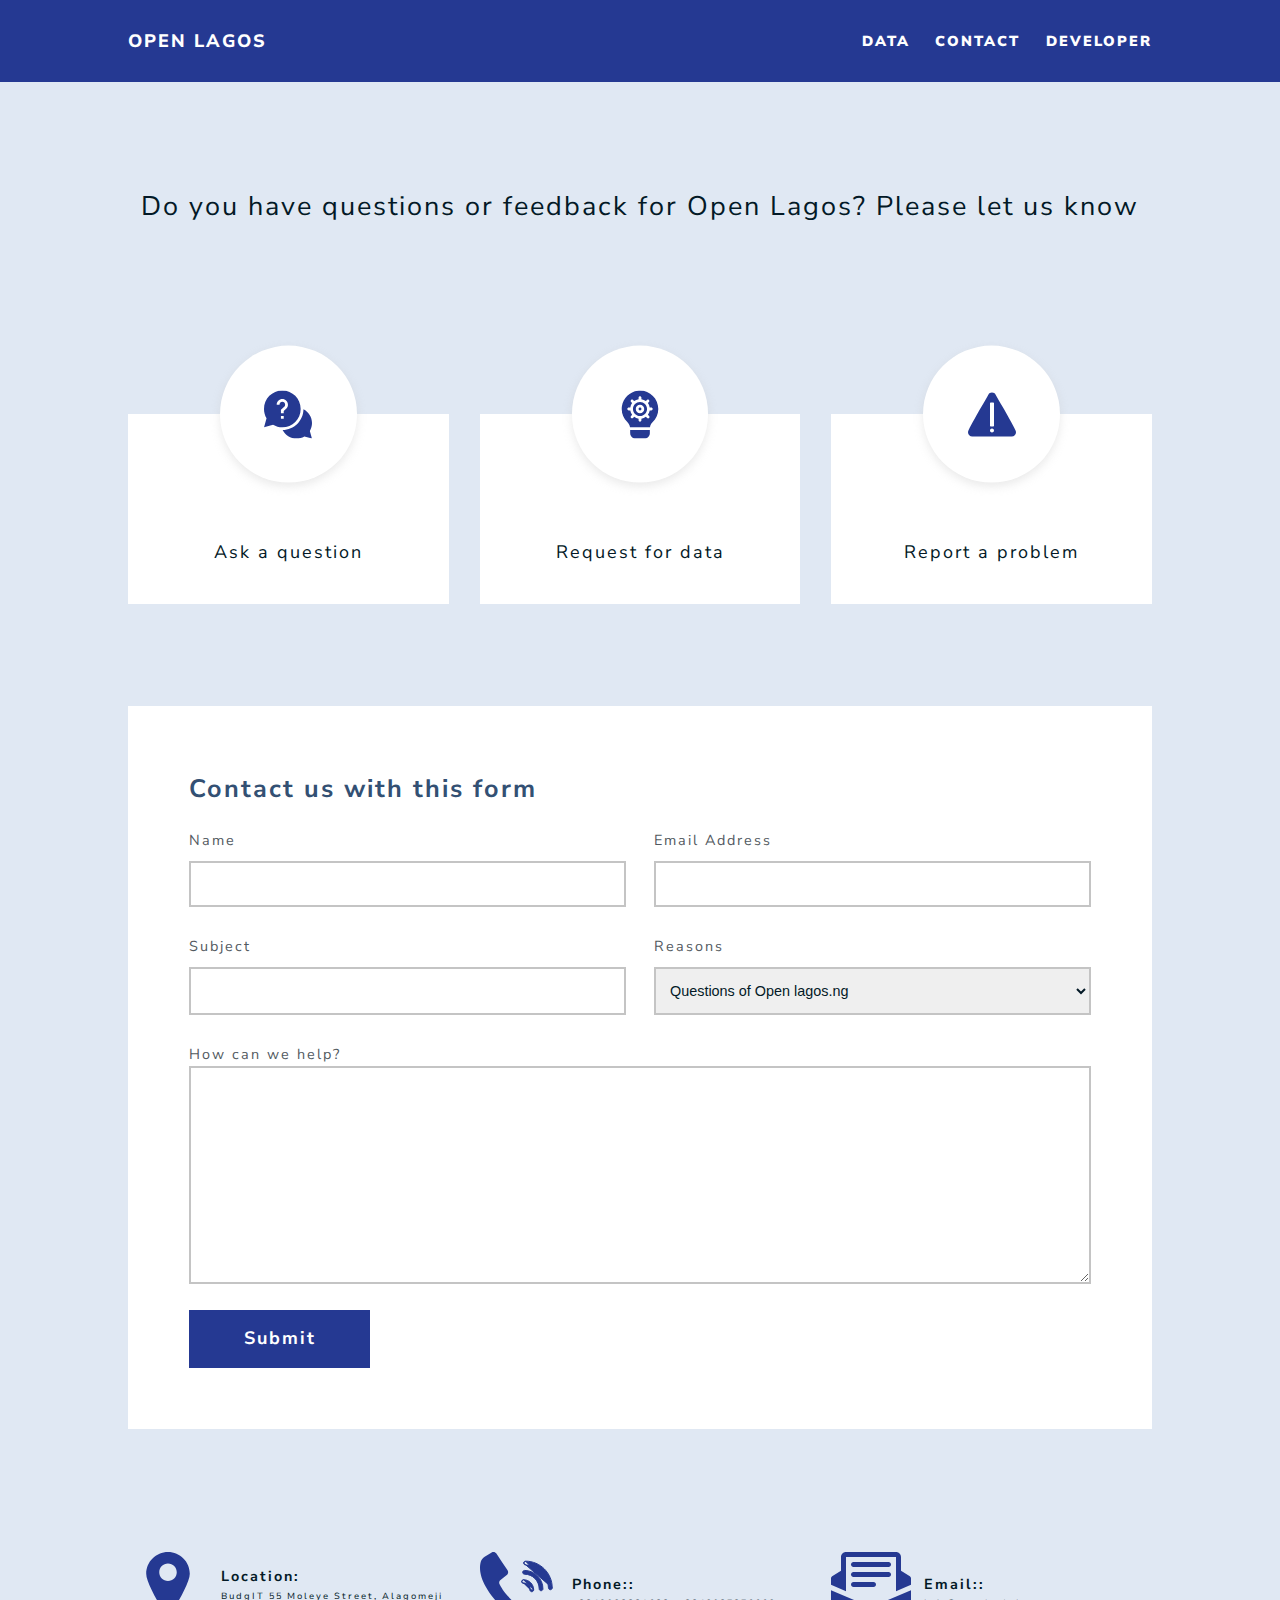
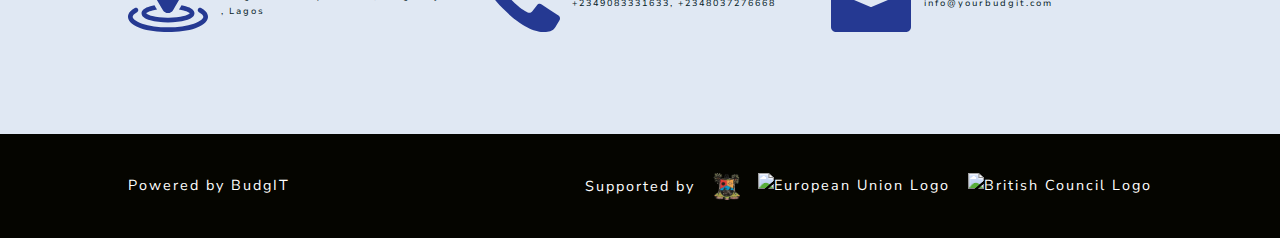
==== about.html @ bfb03b71 "second commit" ====
<!DOCTYPE html>
<html lang="en">

<head>
  <meta charset="UTF-8">
  <meta name="viewport" content="width=device-width, initial-scale=1.0">
  <title>Open Lagos</title>

  <!-- CSS -->
  <link rel="stylesheet" href="assets/css/main.min.css">

  <!-- FONTS -->
  <link
    href="https://fonts.googleapis.com/css2?family=Baloo+Bhai+2:wght@8p00&family=Nunito+Sans:wght@300;400;600;700;800;900&display=swap"
    rel="stylesheet">

</head>

<body>
  <div class="nav-bar">
    <div class="nav-bar__items">
      <a href="home.html" class="nav-bar__logo">
        OPEN LAGOS
      </a>
      <div class="nav-bar__links">
        <a href="documents.html" class="nav-bar__link">DATA</a>
        <a href="about.html" class="nav-bar__link">CONTACT</a>
        <a href="#" class="nav-bar__link">DEVELOPER</a>
      </div>
    </div>
  </div>

  <section class="about">
    <h3 class="about--heading">Do you have questions or feedback for Open Lagos? Please let us know</h3>

    <div class="about__cards">
      <div class="about__card">
        <div class="about__circle">
          <svg width="48" height="48" viewBox="0 0 48 48" fill="none" xmlns="http://www.w3.org/2000/svg">
            <path
              d="M48 32.4844C48 26.528 44.5829 21.212 39.4651 18.6262C39.3062 30.0469 30.0469 39.3062 18.6262 39.4651C21.212 44.5829 26.528 48 32.4844 48C35.2771 48 37.9929 47.2562 40.3792 45.843L47.9323 47.9323L45.843 40.3792C47.2562 37.9929 48 35.2771 48 32.4844Z"
              fill="#253992" />
            <path
              d="M36.6562 18.3281C36.6562 8.2218 28.4344 0 18.3281 0C8.2218 0 0 8.2218 0 18.3281C0 21.6218 0.876709 24.8287 2.5415 27.6442L0.0673828 36.5885L9.01208 34.1147C11.8275 35.7795 15.0344 36.6562 18.3281 36.6562C28.4344 36.6562 36.6562 28.4344 36.6562 18.3281ZM15.5156 14.0625H12.7031C12.7031 10.9607 15.2263 8.4375 18.3281 8.4375C21.4299 8.4375 23.9531 10.9607 23.9531 14.0625C23.9531 15.6368 23.2866 17.15 22.1239 18.2135L19.7344 20.4005V22.5938H16.9219V19.162L20.2251 16.1385C20.8154 15.5984 21.1406 14.8612 21.1406 14.0625C21.1406 12.5116 19.879 11.25 18.3281 11.25C16.7772 11.25 15.5156 12.5116 15.5156 14.0625ZM16.9219 25.4062H19.7344V28.2188H16.9219V25.4062Z"
              fill="#253992" />
          </svg>
        </div>
        <p class="about--ask">Ask a question</p>
        <p class="about--what">We would love to here from</p>
      </div>
      <div class="about__card">
        <div class="about__circle">
          <svg width="48" height="48" viewBox="0 0 48 48" fill="none" xmlns="http://www.w3.org/2000/svg">
            <g clip-path="url(#clip0)">
              <path
                d="M24.0013 11.3423C22.0633 11.3423 20.3059 12.1307 19.0329 13.4034C19.0327 13.4036 19.0327 13.4036 19.0327 13.4036L19.0315 13.4044C17.7582 14.6777 16.9697 16.4354 16.9697 18.3738C16.9697 20.3118 17.7582 22.0692 19.0308 23.3422C19.031 23.3424 19.031 23.3424 19.031 23.3424L19.0319 23.3436C20.3052 24.6169 22.0628 25.4054 24.0013 25.4054C27.8783 25.4054 31.0328 22.2509 31.0328 18.3738C31.0328 14.4968 27.8783 11.3423 24.0013 11.3423ZM24.0013 22.5928C21.6749 22.5928 19.7823 20.7002 19.7823 18.3738C19.7823 16.0474 21.6749 14.1549 24.0013 14.1549C26.3277 14.1549 28.2202 16.0474 28.2202 18.3738C28.2202 20.7002 26.3278 22.5928 24.0013 22.5928Z"
                fill="#253992" />
              <path
                d="M24.0013 16.9673C23.2254 16.9673 22.595 17.5977 22.595 18.3736C22.595 19.1496 23.2253 19.78 24.0013 19.78C24.7772 19.78 25.4077 19.1496 25.4077 18.3736C25.4077 17.5977 24.7774 16.9673 24.0013 16.9673Z"
                fill="#253992" />
              <path
                d="M21.7916 0.128379C13.8482 1.06776 7.18609 7.56268 5.94858 15.4444C5.00649 21.4543 6.96071 27.3074 11.3102 31.503C12.7902 32.931 13.702 34.7281 14.0124 36.6558H33.9828C34.2769 34.7286 35.1385 32.9632 36.4988 31.687C40.1753 28.2398 42.2833 23.3879 42.2833 18.3738C42.2834 7.50868 32.7841 -1.16669 21.7916 0.128379ZM35.2518 19.78H33.7033C33.4629 21.4394 32.8207 22.9565 31.8582 24.2413L33.0956 25.4781C33.6449 26.026 33.6449 26.9174 33.0956 27.4667C32.5464 28.016 31.6563 28.016 31.107 27.4667L29.8696 26.2301C28.5847 27.1928 27.0673 27.8351 25.4076 28.0758V29.6242C25.4076 30.4015 24.7786 31.0306 24.0012 31.0306C23.2239 31.0306 22.5949 30.4016 22.5949 29.6242V28.0758C20.9351 27.8351 19.4179 27.1929 18.1326 26.2299L17.0396 27.3237C16.4903 27.873 15.6003 27.873 15.051 27.3237C14.5017 26.7757 14.5017 25.8844 15.051 25.3351L16.1442 24.2413C15.1819 22.9565 14.5396 21.4394 14.2991 19.78H12.7506C11.9733 19.78 11.3443 19.151 11.3443 18.3737C11.3443 17.5964 11.9733 16.9673 12.7506 16.9673H14.2991C14.5398 15.3076 15.1819 13.7903 16.1449 12.5051L15.0512 11.4121C14.5019 10.8641 14.5019 9.97271 15.0512 9.42343C15.6004 8.87415 16.4905 8.87415 17.0398 9.42343L18.1336 10.5166C19.4184 9.55421 20.9355 8.91193 22.5949 8.67146V7.12327C22.5949 6.34599 23.2238 5.71692 24.0012 5.71692C24.7785 5.71692 25.4076 6.34589 25.4076 7.12327V8.67174C27.0671 8.9124 28.5843 9.55459 29.8692 10.5172L30.9627 9.42371C31.512 8.87443 32.4021 8.87443 32.9514 9.42371C33.5006 9.97299 33.5006 10.8631 32.9514 11.4123L31.8579 12.5058C32.8204 13.7908 33.4627 15.3079 33.7033 16.9675H35.2518C36.0291 16.9675 36.6581 17.5965 36.6581 18.3739C36.6581 19.151 36.0292 19.78 35.2518 19.78Z"
                fill="#253992" />
              <path
                d="M14.1572 39.4683V42.3746C14.1572 45.477 16.68 47.9999 19.7825 47.9999H28.2204C31.3228 47.9999 33.8457 45.4771 33.8457 42.3746V39.4683H14.1572Z"
                fill="#253992" />
            </g>
            <defs>
              <clipPath id="clip0">
                <rect width="48" height="48" fill="white" />
              </clipPath>
            </defs>
          </svg>
        </div>
        <p class="about--ask">Request for data</p>
        <p class="about--what">Suggest other datasets</p>
      </div>
      <div class="about__card">
        <div class="about__circle">
          <svg width="48" height="48" viewBox="0 0 48 48" fill="none" xmlns="http://www.w3.org/2000/svg">
            <path
              d="M47.5625 39.8067C47.5625 39.8067 47.5625 39.8067 47.5615 39.8057C44.3661 33.251 39.0094 23.9541 34.2836 15.752C31.8109 11.459 29.4748 7.40534 27.7863 4.32425C26.9894 2.86916 25.5733 2 23.999 2C22.4246 2 21.0086 2.86916 20.2118 4.32425C18.5222 7.40722 16.1852 11.4649 13.7095 15.7608C8.98669 23.9609 3.63197 33.2539 0.437531 39.8067C0.147469 40.4034 0 41.0352 0 41.6827C0 44.0636 1.92291 46.0001 4.28728 46.0001L24 45.9981L43.7127 46.0001C46.0771 46.0001 48 44.0636 48 41.6827C48 41.0352 47.8525 40.4034 47.5625 39.8067ZM24 42.001C22.8975 42.001 22 41.1035 22 40.001C22 38.8985 22.8975 38.001 24 38.001C25.1025 38.001 26 38.8985 26 40.001C26 41.1035 25.1025 42.001 24 42.001ZM26 35.001C26 35.5538 25.5527 36.0011 24.9999 36.0011H23C22.4472 36.0011 21.9999 35.5538 21.9999 35.001V13.001C21.9999 12.4482 22.4472 12.001 23 12.001H24.9999C25.5527 12.001 26 12.4482 26 13.001V35.001Z"
              fill="#253992" />
          </svg>
        </div>
        <p class="about--ask">Report a problem</p>
        <p class="about--what">State your complains</p>
      </div>
    </div>

    <div class="about__container">
      <p class="about--form-title">Contact us with this form</p>
      <form class="about__form">
        <div class="about__items">
          <div class="about__item">
            <label class="about__label" for="name">Name</label>
            <input class="about__input" type="text" name="name" id="name">
          </div>
          <div class="about__item">
            <label class="about__label" for="name">Email Address</label>
            <input class="about__input" type="email" name="email" id="email">
          </div>
          <div class="about__item">
            <label class="about__label" for="name">Subject</label>
            <input class="about__input" type="text" name="subject" id="subject">
          </div>
          <div class="about__item">
            <label class="about__label" for="name">Reasons</label>
            <select class="about__input" type="text" name="name" id="name">
              <option value="select">Questions of Open lagos.ng</option>
              <option value="problem">Report problem with the website</option>
              <option value="dataset">Request dataset</option>
              <option value="new">Request new website</option>
              <option value="application">Submit an application</option>
              <option value="others">Others</option>
            </select>
          </div>
        </div>
        <div class="about__field">
          <label class="about__label" for="name">How can we help?</label>
          <textarea class="about__textarea" name="Help" id="Help" cols="30" rows="10"></textarea>
        </div>
        <a class="btn btn__submit" href="#">Submit</a>
      </form>
    </div>

    <div class="about__infos">
      <div class="about__info">
        <img src="assets/img/Location.svg" alt="Location">
        <div class="about__texts">
          <p class="about__info__main">Location:</p>
          <p class="about__info__sub">BudgIT 55 Moleye Street, Alagomeji , Lagos</p>
        </div>
      </div>
      <div class="about__info">
        <img src="assets/img/phone.svg" alt="Phone">
        <div class="about__texts">
          <p class="about__info__main">Phone::</p>
          <p class="about__info__sub">+2349083331633, +2348037276668</p>
        </div>
      </div>
      <div class="about__info">
        <img src="assets/img/email.svg" alt="Email">
        <div class="about__texts">
          <p class="about__info__main">Email::</p>
          <p class="about__info__sub">info@yourbudgit.com</p>
        </div>
      </div>
    </div>
  </section>

  <footer class="footer">
    <p class="footer__text">Powered by BudgIT</p>
    <div class="footer__sponsor">
      <p class="footer__sub">Supported by</p>
      <img class="footer__logo" src="assets/img/Lagos-Logo.png" alt="Lagos State Logo">
      <img class="footer__logo" src="http://opennigeria.eu-west-2.elasticbeanstalk.com/assets/img/EU-logo.jpg"
        alt="European Union Logo">
      <img class="footer__logo"
        src="http://opennigeria.eu-west-2.elasticbeanstalk.com/assets/img/British_Council_logo.png"
        alt="British Council Logo">
    </div>
  </footer>

</body>

</html>
---- assets/css/main.min.css ----
*,*::after,*::before{margin:0;padding:0;-webkit-box-sizing:inherit;box-sizing:inherit}html{font-size:62.5%}@media (max-width: 80em){html{font-size:56.25%}}@media (max-width: 56.25em){html{font-size:50%}}@media (min-width: 138.5625em){html{font-size:75%}}body{-webkit-box-sizing:border-box;box-sizing:border-box;background:#E0E8F3}a:-webkit-any-main{color:#031926}a{color:inherit;text-decoration:none}body{color:#031926;letter-spacing:0.02em;-webkit-font-feature-settings:"ss02" on, "ss04" on;font-feature-settings:"ss02" on, "ss04" on;font:normal normal 1.6rem/1.7 "Nunito Sans", sans-serif;letter-spacing:2px}h2{font-size:3.6rem}@media (max-width: 20em){h2{font-size:3rem}}h3{font-size:3.2rem;font-weight:normal}@media (max-width: 40.75em){h3{font-size:4rem}}@media (max-width: 20em){h3{font-size:3rem}}input,select,textarea,button{color:inherit;font-size:inherit}.header__main{font-weight:900;font-size:7.6rem;color:#fff;line-height:1.2;margin-bottom:4%}@media (max-width: 80em){.header__main{font-size:8rem}}@media (max-width: 40.75em){.header__main{font-size:6rem}}@media (max-width: 20em){.header__main{font-size:4.8rem}}.header__sub{color:#fff;font-size:1.2rem;letter-spacing:1px;border-radius:50px;padding:10px 20px;text-align:center}@media (max-width: 40.75em){.header__sub{display:none}}.header__sub--1{background:#335073;margin-bottom:3%}.header__sub--2{background:#0164B3;-webkit-box-flex:1;-ms-flex:1 1 auto;flex:1 1 auto;margin-right:3%}.header__sub--3{background:#009DE4;-webkit-box-flex:1;-ms-flex:1 1 auto;flex:1 1 auto}.news--title{font-weight:bold;font-size:1.4rem;margin-bottom:4%}.news--main{font-weight:900;font-size:3.6rem;margin-bottom:17%}.search__text{font-size:1.8rem;color:#fff;margin-bottom:12px}@media (max-width: 40.75em){.search__text{text-align:center}}.datasets--title{color:#fff;margin-bottom:5%}@media (max-width: 40.75em){.datasets--title{text-align:center}}.datasets--text{color:#fff;font-size:1.6rem;font-weight:bold;text-align:center;letter-spacing:1.5px}@media (max-width: 80em){.datasets--text{font-size:2rem}}.data--title{margin-bottom:5%}@media (max-width: 40.75em){.data--title{margin-bottom:12%;text-align:center}}.documents__selects__label{font-size:2.4rem;color:#335073}.documents__topic{font-size:2rem;font-weight:800;color:#253992}.documents__topic:hover{text-decoration:underline;color:#F5A84C}.documents__info{font-size:1.2rem;margin-top:6px;color:#253992}.documents__date{color:#a8a8a8}.documents__sub{color:#26292c;font-size:1.8rem;margin-top:2.5%}.about--heading{font-size:3rem;text-align:center}@media (max-width: 20em){.about--heading{font-size:2.4rem}}.about--ask{font-size:2.8rem;margin-bottom:2%}@media (max-width: 80em){.about--ask{font-size:2rem}}@media (max-width: 40.75em){.about--ask{font-size:3.4rem}}@media (max-width: 20em){.about--ask{font-size:3rem}}.about--what{font-size:1.8rem;color:#525960}@media (max-width: 80em){.about--what{display:none}}@media (max-width: 40.75em){.about--what{display:block;font-size:2.8rem}}@media (max-width: 20em){.about--what{font-size:2.2rem}}.about--form-title{font-weight:bold;font-size:2.8rem;color:#335073;margin-bottom:2%}@media (max-width: 40.75em){.about--form-title{margin-bottom:4%}}.about__label{font-size:1.6rem;color:#525960;margin-bottom:8px}@media (max-width: 40.75em){.about__label{font-size:2.4rem}}.about__info__main{font-size:1.6rem;font-weight:bold}.about__info__sub{font-size:1rem}.inner__heading{padding:7% 16% 6%;text-align:center}.inner__sub{font-weight:500;margin:0 0 1% 2%}.inner__link{color:#253992}.inner__link:hover{text-decoration:underline;color:#F5A84C}.format{font-size:2rem;font-weight:500;margin-bottom:20px}.view{font-weight:bold;margin-right:12px}.dataset--title{font-weight:800;font-size:1.4rem}.dataset--sub{font-size:1.8rem;color:#26292c;margin-top:2%}.describe{color:#838C95}.information{color:#335073}@media (max-width: 40.75em){.footer__text{margin:auto}}.relative{position:relative}.flex{display:-webkit-box;display:-ms-flexbox;display:flex}.u-center{text-align:center}.wrap-tab{-ms-flex-wrap:wrap;flex-wrap:wrap}@media (max-width: 80em){.dir-tab{-webkit-box-orient:vertical;-webkit-box-direction:normal;-ms-flex-direction:column;flex-direction:column}}.mb-3r{margin-bottom:3rem}@media (max-width: 20.6875em){.m-none{margin-top:0}}.fill{fill:var(--main-color)}.black-fill{fill:#031926}.fill__light{fill:var(--main-color-light)}.fill__empty{fill:var(--main-color-60)}.fill__shadow{fill:var(--main-color-10)}.stop-color{stop-color:var(--main-color)}.stop-color-light{stop-color:var(--main-color-light)}@media (max-width: 56.25em){.tab-port{display:none}}.btn{color:#fff;border:none;font-family:"Nunito Sans", sans-serif;font-weight:bold;outline:0;cursor:pointer;background:#253992;text-decoration:none}.btn:hover{color:#031926;background:#F5A84C}.btn__news{padding:12px 20px;border-radius:50px;color:inherit;margin-top:40%}.btn__news--1{background:#00628f}.btn__news--1:hover{background:#fff;color:#00628f}.btn__news--2{background:rgba(255,255,255,0.85)}.btn__news--2:hover{background:#031926;color:#fff}.btn__search{padding:1.4rem 1.8rem;background:#F5A84C;display:-webkit-box;display:-ms-flexbox;display:flex;border-radius:0 50px 50px 0}.btn__submit{background:#253992;text-align:center;width:20%;padding:1.5% 0;font-size:2rem;margin-top:2%}@media (max-width: 40.75em){.btn__submit{width:100%;margin-top:8%;padding:4.5% 0;font-size:3rem}}.btn__submit:hover{color:#031926;background:#F5A84C}.btn__format{padding:6% 16%;margin-top:4%;font-size:1.4rem}.btn__format__csv{background:#2F9171}.btn__format__xml{background:#83629A}.btn__format__pdf{background:#B53438}.btn__format__doc{background:#2C81E4}.btn__format__zip{background:#859594}.btn__view{display:-webkit-box;display:-ms-flexbox;display:flex;-webkit-box-pack:center;-ms-flex-pack:center;justify-content:center;-webkit-box-align:center;-ms-flex-align:center;align-items:center;height:5.2rem;border-radius:100px;width:5.2rem;margin-right:8px}.btn__embed{display:-webkit-box;display:-ms-flexbox;display:flex;-webkit-box-align:center;-ms-flex-align:center;align-items:center;background:#335073;font-size:1.4rem;padding:0 3%;font-weight:800;color:#fff}.btn__embed:not(:last-child){margin-right:3%}.btn__embed:hover>svg path{fill:#031926}.data{padding:8% 16%;background:#f2f2f2}@media (max-width: 80em){.data{padding:8% 10%}}@media (max-width: 40.75em){.data{padding:12% 6%}}.data__charts{display:-webkit-box;display:-ms-flexbox;display:flex;-ms-flex-wrap:wrap;flex-wrap:wrap;margin:-2%}@media (max-width: 40.75em){.data__charts{margin:-4%}}.data__container{-webkit-box-flex:1;-ms-flex:1 1 48.5%;flex:1 1 48.5%;padding:1.5%}@media (max-width: 40.75em){.data__container{-webkit-box-flex:1;-ms-flex:1 1 100%;flex:1 1 100%;padding:4%}}.data__chart{height:36.7rem;background:#fff}@media (max-width: 40.75em){.data__chart{height:44rem}}@media (max-width: 25em){.data__chart{height:30rem}}.datasets{padding:8% 16%;background:#132844}@media (max-width: 80em){.datasets{padding:8% 10%}}@media (max-width: 40.75em){.datasets{padding:12% 6%}}.datasets__container{display:-webkit-box;display:-ms-flexbox;display:flex;width:100%;-ms-flex-wrap:wrap;flex-wrap:wrap}.datasets__card{-webkit-box-flex:1;-ms-flex:1 1 16.666666666666667%;flex:1 1 16.666666666666667%;display:-webkit-box;display:-ms-flexbox;display:flex;-webkit-box-orient:vertical;-webkit-box-direction:normal;-ms-flex-direction:column;flex-direction:column;-webkit-box-align:center;-ms-flex-align:center;align-items:center;padding:3% 0}@media (max-width: 80em){.datasets__card{-webkit-box-flex:1;-ms-flex:1 1 33.333333333333333%;flex:1 1 33.333333333333333%}}@media (max-width: 40.75em){.datasets__card{-webkit-box-flex:1;-ms-flex:1 1 50%;flex:1 1 50%}}.datasets__hover{display:-webkit-box;display:-ms-flexbox;display:flex;padding:20px 20px;background:rgba(255,255,255,0);border-radius:100px;-webkit-transition:all .5s;transition:all .5s}.datasets__icon{height:3rem;width:3rem}@media (max-width: 40.75em){.datasets__icon{height:4.8rem;width:4.8rem}}.datasets__card:hover>.datasets__hover{background:rgba(255,255,255,0.28)}.pagination{display:inline-block;padding:4% 0 0;width:100%;display:-webkit-box;display:-ms-flexbox;display:flex;-webkit-box-pack:center;-ms-flex-pack:center;justify-content:center}.pagination--2{padding:8rem 0}.pagination__item{border:none;float:left;outline:0;padding:1rem 1.6rem;text-decoration:none;background:#fff;color:#031926;padding:0.8rem 1.4rem;font-size:1.2rem;font-weight:bold}@media (max-width: 41.125em){.pagination__item{font-size:2rem}}@media (max-width: 25.5625em){.pagination__item{font-size:1.6rem}}.pagination__item:not(:last-child){margin-right:2.3%}@media (max-width: 40.75em){.pagination__item:not(:last-child){margin-right:4%}}.pagination__item:active,.pagination__item:hover,.pagination__item::-moz-selection{background-color:#253992;color:#fff}.pagination__item:active,.pagination__item:hover,.pagination__item::selection{background-color:#253992;color:#fff}.actives{background-color:#253992;color:#fff}.actives:focus{outline:0}.search{background:#014f8e;padding:2% 16%}@media (max-width: 80em){.search{padding:4% 10%}}@media (max-width: 80em){.search{padding:8% 6%}}.search__form{width:52%;display:-webkit-box;display:-ms-flexbox;display:flex}@media (max-width: 80em){.search__form{width:100%}}.search__input{font-size:1.6rem;padding:1rem 3rem;width:100%;border-radius:50px 0 0 50px;border:none}.footer{background:#050500;padding:2% 16%;display:-webkit-box;display:-ms-flexbox;display:flex;-webkit-box-pack:justify;-ms-flex-pack:justify;justify-content:space-between;color:#fff}@media (min-width: 138.5625em){.footer{padding:2% 18%}}@media (max-width: 80em){.footer{padding:3% 10%}}@media (max-width: 40.75em){.footer{padding:5% 0%}}.footer__sponsor{display:-webkit-box;display:-ms-flexbox;display:flex;-webkit-box-align:center;-ms-flex-align:center;align-items:center}@media (max-width: 41.125em){.footer__sponsor{display:none}}.footer__logo{height:3rem;margin-left:2rem}.footer__report{margin-top:5%}.row{margin:0 auto}.row:not(:last-child){margin-bottom:3rem}@media (max-width: 56.25em){.row:not(:last-child){margin-bottom:6rem}}.row::after{content:"";display:table;clear:both}.row [class^="col-"]{float:left}.row [class^="col-"]:not(:last-child){margin-right:3rem}@media (max-width: 56.25em){.row [class^="col-"]:not(:last-child){margin-right:2rem;margin-bottom:6rem}}@media (max-width: 56.25em){.row [class^="col-"]{width:calc( (100% - 3rem) / 2)}}@media (max-width: 41.125em){.row [class^="col-"]{width:100% !important}}.row .col-1-of-2{width:calc( (100% - 3rem) / 2)}.row .col-1-of-3{width:calc( (100% - 2 * 3rem) / 3)}.row .col-2-of-3{width:calc(2 * ((100% - 2 * 3rem) / 3) + 3rem)}.row .col-1-of-4{width:calc( (100% - 3 * 3rem) / 4)}.row .col-2-of-4{width:calc(2 * ((100% - 3 * 3rem) / 4) + 3rem)}.row .col-3-of-4{width:calc(3 * ((100% - 3 * 3rem) / 4) + 2 * 3rem)}.row2{margin:0 auto}.row2:not(:last-child){margin-bottom:3rem}@media (max-width: 56.25em){.row2:not(:last-child){margin-bottom:6rem}}.row2::after{content:"";display:table;clear:both}.row2 [class^="col-"]{float:left}.row2 [class^="col-"]:not(:last-child){margin-right:3rem}@media (max-width: 80em){.row2 [class^="col-"]:not(:last-child){margin-right:0;margin-bottom:0}}@media (max-width: 56.25em){.row2 [class^="col-"]{width:100% !important}}.row2 .col-fx-1-of-2{-webkit-box-flex:1;-ms-flex:1 1 50%;flex:1 1 50%}.row2 .col-fx-1-of-2-sub{-webkit-box-flex:1;-ms-flex:1 1 50%;flex:1 1 50%}.row2 .col-fx-1-of-2-sub:not(:last-child){margin-right:3rem}.header{background:-webkit-gradient(linear, left bottom, left top, from(rgba(13,35,64,0.96)), to(rgba(13,35,64,0.96))),url(../../assets/img/Header-banner.jpeg);background:linear-gradient(0deg, rgba(13,35,64,0.96), rgba(13,35,64,0.96)),url(../../assets/img/Header-banner.jpeg);height:88vh;padding:0 16%;display:-webkit-box;display:-ms-flexbox;display:flex;-webkit-box-align:center;-ms-flex-align:center;align-items:center;-webkit-box-pack:justify;-ms-flex-pack:justify;justify-content:space-between}@media (max-width: 80em){.header{height:50vh;padding:0 10%}}@media (max-width: 40.75em){.header{height:100vh;padding:0 6%}}.header__subs{display:-webkit-box;display:-ms-flexbox;display:flex;-webkit-box-pack:justify;-ms-flex-pack:justify;justify-content:space-between}@media (max-width: 40.75em){.header__subs{display:none}}.header__texts{width:48.5%}@media (max-width: 80em){.header__texts{width:100%}}.header__container{width:40.5%;position:relative}@media (max-width: 80em){.header__container{display:none}}.header__news{position:absolute;top:0;-webkit-transform:translateY(-32%);transform:translateY(-32%)}.header__new{width:100%;padding:10%}.header__new--1{background:#009DE4;color:#fff}.header__new--2{background:#F5A84C;color:#031926}.nav-bar{color:#fff;padding:2% 16%;background:#253992}@media (max-width: 80em){.nav-bar{padding:2% 10%}}@media (max-width: 40.75em){.nav-bar{padding:2% 6%}}.nav-bar--trans{background:transparent;position:absolute;top:0;width:100%}.nav-bar__logo{font-size:2rem;font-weight:800}.nav-bar__items{display:-webkit-box;display:-ms-flexbox;display:flex;width:100%;-webkit-box-pack:justify;-ms-flex-pack:justify;justify-content:space-between;-webkit-box-align:center;-ms-flex-align:center;align-items:center}.nav-bar__links{display:-webkit-box;display:-ms-flexbox;display:flex;width:50%;-webkit-box-pack:end;-ms-flex-pack:end;justify-content:flex-end}.nav-bar__link{font-weight:900}.nav-bar__link:hover{color:#F5A84C}.nav-bar__link:not(:first-child){margin-left:5%}.about__input,.about__textarea{border:2px solid #c4c4c4;color:inherit;padding:3% 2.4%}.about__input:focus,.about__textarea:focus{border:2px solid #253992;outline:0}.about{padding:8% 16%}@media (max-width: 80em){.about{padding:8% 10%}}@media (max-width: 40.75em){.about{padding:12% 6%}}.about__cards{display:-webkit-box;display:-ms-flexbox;display:flex;margin-top:18%}@media (max-width: 40.75em){.about__cards{-webkit-box-orient:vertical;-webkit-box-direction:normal;-ms-flex-direction:column;flex-direction:column;margin-top:30%}}@media (max-width: 20em){.about__cards{margin-top:50%}}.about__card{display:-webkit-box;display:-ms-flexbox;display:flex;-webkit-box-pack:center;-ms-flex-pack:center;justify-content:center;-webkit-box-align:center;-ms-flex-align:center;align-items:center;-webkit-box-orient:vertical;-webkit-box-direction:normal;-ms-flex-direction:column;flex-direction:column;-webkit-box-flex:1;-ms-flex:1 1 33.333333333333333%;flex:1 1 33.333333333333333%;position:relative;padding:8% 3% 3%;background:#fff;text-align:center}.about__card:not(:last-child){margin-right:3%}@media (max-width: 40.75em){.about__card:not(:last-child){margin-right:0;margin-bottom:24%}}@media (max-width: 20em){.about__card:not(:last-child){margin-bottom:45%}}@media (max-width: 80em){.about__card{padding:12% 3% 3%}}@media (max-width: 40.75em){.about__card{padding:18% 3% 10%}}.about__circle{display:-webkit-box;display:-ms-flexbox;display:flex;-webkit-box-pack:center;-ms-flex-pack:center;justify-content:center;-webkit-box-align:center;-ms-flex-align:center;align-items:center;height:15.2rem;width:15.2rem;background:#fff;-webkit-box-shadow:0px 4px 10px rgba(189,189,189,0.32);box-shadow:0px 4px 10px rgba(189,189,189,0.32);border-radius:1000px;position:absolute;top:0%;-webkit-transform:translateY(-50%);transform:translateY(-50%)}.about__container{background:#fff;margin-top:10%;padding:6%}@media (max-width: 20em){.about__container{margin-top:20%}}.about__form{display:-webkit-box;display:-ms-flexbox;display:flex;-webkit-box-orient:vertical;-webkit-box-direction:normal;-ms-flex-direction:column;flex-direction:column}.about__items{display:-webkit-box;display:-ms-flexbox;display:flex;-webkit-box-pack:justify;-ms-flex-pack:justify;justify-content:space-between;-ms-flex-wrap:wrap;flex-wrap:wrap}@media (max-width: 40.75em){.about__items{-webkit-box-orient:vertical;-webkit-box-direction:normal;-ms-flex-direction:column;flex-direction:column}}.about__item{display:-webkit-box;display:-ms-flexbox;display:flex;-webkit-box-orient:vertical;-webkit-box-direction:normal;-ms-flex-direction:column;flex-direction:column;-webkit-box-flex:0;-ms-flex:0 1 48.5%;flex:0 1 48.5%;margin-bottom:3%}@media (max-width: 40.75em){.about__item{margin-bottom:13%}}.about__input{font-size:1.6rem;height:100%;border-radius:0 !important}.about__textarea{width:100%}.about__infos{display:-webkit-box;display:-ms-flexbox;display:flex;margin-top:12%}@media (max-width: 40.75em){.about__infos{-webkit-box-orient:vertical;-webkit-box-direction:normal;-ms-flex-direction:column;flex-direction:column}}@media (max-width: 20em){.about__infos{margin-top:20%}}.about__texts{margin-left:4%}.about__info{-webkit-box-flex:1;-ms-flex:1 1 33.333333333333333%;flex:1 1 33.333333333333333%;display:-webkit-box;display:-ms-flexbox;display:flex;-webkit-box-align:center;-ms-flex-align:center;align-items:center}.about__info:not(:last-child){margin-right:3%}@media (max-width: 40.75em){.about__info:not(:last-child){margin-right:0;margin-bottom:12%}}.documents{padding:6% 16%}@media (max-width: 80em){.documents{padding:8% 10%}}@media (max-width: 40.75em){.documents{padding:12% 6%}}.documents__search{width:100%;position:relative}.documents__search__input{width:100%;font-size:2.4rem;padding:2% 4%;border:none}@media (max-width: 40.75em){.documents__search__input{padding:4%}}.documents__search__input::-webkit-input-placeholder{color:#424242;font-weight:300;letter-spacing:0.5px}.documents__search__input:-ms-input-placeholder{color:#424242;font-weight:300;letter-spacing:0.5px}.documents__search__input::-ms-input-placeholder{color:#424242;font-weight:300;letter-spacing:0.5px}.documents__search__input::placeholder{color:#424242;font-weight:300;letter-spacing:0.5px}.documents__search__button{position:absolute;top:50%;right:4%;-webkit-transform:translate(4%, -50%);transform:translate(4%, -50%);display:-webkit-box;display:-ms-flexbox;display:flex}.documents__search__button:hover>svg path{stroke:#F5A84C}.documents__search__icon{height:3.2rem;width:3.2rem}.documents__header{display:-webkit-box;display:-ms-flexbox;display:flex;-webkit-box-align:center;-ms-flex-align:center;align-items:center;margin:8% 0 0}@media (max-width: 40.75em){.documents__header{-webkit-box-orient:vertical;-webkit-box-direction:normal;-ms-flex-direction:column;flex-direction:column}}.documents__tabs{-webkit-box-flex:1;-ms-flex:1 1 28.5%;flex:1 1 28.5%;margin-right:3%;display:-webkit-box;display:-ms-flexbox;display:flex;padding:0.7%;background:#fff;border:1px solid #c5c9ce;padding:8px}@media (max-width: 40.75em){.documents__tabs{width:98%;margin-bottom:4%}}.documents__tab{-webkit-box-flex:1;-ms-flex:1 1 68.5%;flex:1 1 68.5%;display:-webkit-box;display:-ms-flexbox;display:flex;-webkit-box-pack:center;-ms-flex-pack:center;justify-content:center;padding:4% 0}.documents__heading{-webkit-box-flex:1;-ms-flex:1 1 68.5%;flex:1 1 68.5%}@media (max-width: 40.75em){.documents__heading{width:100%;margin-bottom:0.5%}}.documents__data{display:-webkit-box;display:-ms-flexbox;display:flex;margin-top:3.5%}@media (max-width: 40.75em){.documents__data{-webkit-box-orient:vertical;-webkit-box-direction:normal;-ms-flex-direction:column;flex-direction:column}}.documents__sectors{-webkit-box-flex:1;-ms-flex:1 1 28.5%;flex:1 1 28.5%;margin-right:3%;display:-webkit-box;display:-ms-flexbox;display:flex;-webkit-box-orient:vertical;-webkit-box-direction:normal;-ms-flex-direction:column;flex-direction:column}.documents__sector{padding:6% 8%;background:#fff;display:-webkit-box;display:-ms-flexbox;display:flex;-webkit-box-align:center;-ms-flex-align:center;align-items:center;color:#525960;font-weight:800}.documents__sector:not(:last-child){margin-bottom:2px}.documents__sector:hover{background:#253992;color:#fff}.documents__sector:hover>svg path{fill:#fff}@media (max-width: 40.75em){.documents__sector{display:none}}.documents__icon{margin-right:6%}.documents__documents{-webkit-box-flex:1;-ms-flex:1 1 68.5%;flex:1 1 68.5%}.documents__selects{margin-top:10%}@media (max-width: 40.75em){.documents__selects{margin-top:2.5%}}.documents__selects:not(:last-child){margin-bottom:2%}.documents__selects__phone{display:none}@media (max-width: 40.75em){.documents__selects__phone{display:block}}.documents__select{width:100%;height:5.6rem;color:#424242;font-size:inherit;border:none}@media (max-width: 40.75em){.documents__documents{margin-top:10%}}.documents__document{padding:5%;background:#fff}.documents__document:not(:last-child){margin-bottom:4px}.documents__formats{margin-top:4%}.documents__format:not(:last-child){margin-right:1.6%}@media (max-width: 20.6875em){.documents__format{height:4rem;width:4rem}}.on{background:#253992;color:#fff}.off{color:#335073}.off:hover{background:rgba(37,57,146,0.12)}.act{background:#253992;color:#fff}.act>svg path{fill:#fff}.inner__container{border-top:3px solid #335073;display:-webkit-box;display:-ms-flexbox;display:flex}.inner__formats{-webkit-box-flex:1;-ms-flex:1 1 20%;flex:1 1 20%;background:#335073}.inner__format{padding:8.4% 8.4% 12.4%;background:#FAFAFA;border-bottom:0.5px solid #C4C4C4}.inner__info{-webkit-box-flex:1;-ms-flex:1 1 80%;flex:1 1 80%;background:#fff;padding:5%}.inner__features{display:-webkit-box;display:-ms-flexbox;display:flex;-webkit-box-pack:justify;-ms-flex-pack:justify;justify-content:space-between}.inner__views{display:-webkit-box;display:-ms-flexbox;display:flex;-webkit-box-align:center;-ms-flex-align:center;align-items:center}.inner__feature{display:-webkit-box;display:-ms-flexbox;display:flex;-webkit-box-flex:1;-ms-flex:1 1 100%;flex:1 1 100%;-webkit-box-pack:end;-ms-flex-pack:end;justify-content:flex-end}.inner__icon{margin-right:10px}.inner__chart{width:100%;height:66.6rem;background:gainsboro;margin-top:4%}.inner__describe{margin-top:8%}.inner__description{display:-webkit-box;display:-ms-flexbox;display:flex;padding:12px 0;border-bottom:0.5px solid #838C95}.inner__description:first-of-type{margin-top:2%}.inner__type{-webkit-box-flex:1;-ms-flex:1 1 25%;flex:1 1 25%}.inner__information{-webkit-box-flex:1;-ms-flex:1 1 75%;flex:1 1 75%}.clicked{background:#335073}.clicked>svg path{fill:#fff}.clicked:hover{background:#335073}.unclicked{background:#fff;border:2px solid #335073}.unclicked>svg path{fill:#335073}.unclicked:hover{background:#fff;border:2px solid #F5A84C}.unclicked:hover>svg path{fill:#F5A84C}
/*# sourceMappingURL=main.min.css.map */
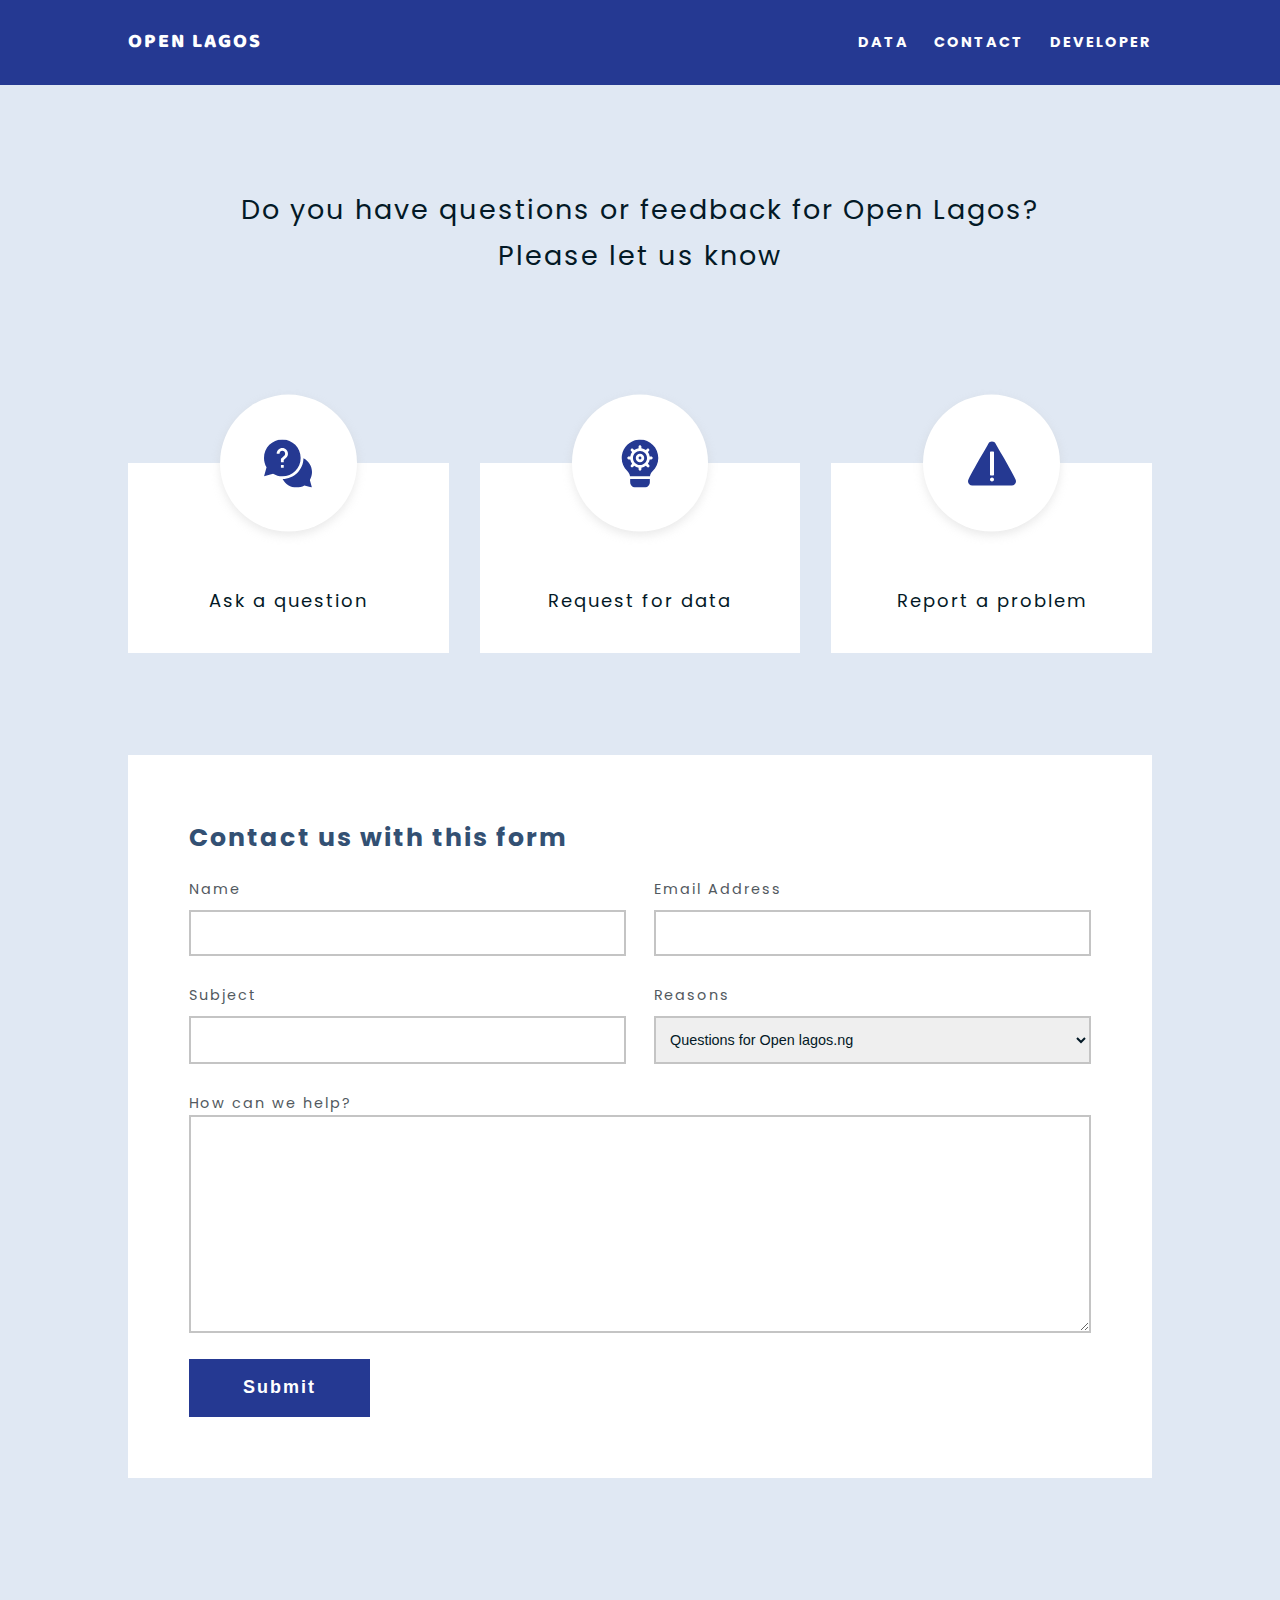
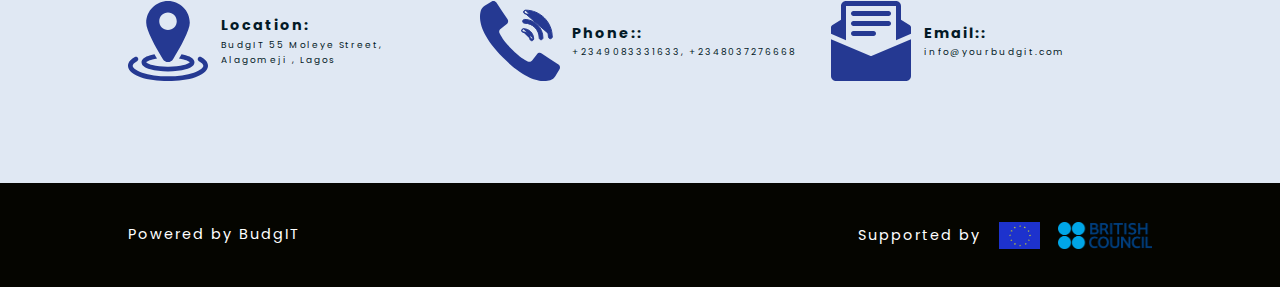
==== commit 2078c82f: "Updated version of open lagos" ====
--- a/about.html
+++ b/about.html
@@ -10,19 +10,27 @@
   <link rel="stylesheet" href="assets/css/main.min.css">
 
   <!-- FONTS -->
-  <link
-    href="https://fonts.googleapis.com/css2?family=Baloo+Bhai+2:wght@8p00&family=Nunito+Sans:wght@300;400;600;700;800;900&display=swap"
+  <link href="https://fonts.googleapis.com/css?family=Baloo+Bhai+2:800|Poppins:300,400,600,700,800,900&display=swap"
     rel="stylesheet">
+
+  <!-- Font-Awesome -->
+  <link rel="stylesheet" href="https://cdnjs.cloudflare.com/ajax/libs/font-awesome/4.7.0/css/font-awesome.min.css">
 
 </head>
 
 <body>
   <div class="nav-bar">
     <div class="nav-bar__items">
-      <a href="home.html" class="nav-bar__logo">
-        OPEN LAGOS
-      </a>
-      <div class="nav-bar__links">
+      <div class="nav-bar__main">
+        <a href="index.html" class="nav-bar__logo">
+          OPEN LAGOS
+        </a>
+        <!-- "Hamburger menu" / "Bar icon" to toggle the navigation links -->
+        <a href="javascript:void(0);" class="icon nav-bar__menu" onclick="myFunction()">
+          <i class="fa fa-bars"></i>
+        </a>
+      </div>
+      <div class="nav-bar__links" id="myLinks">
         <a href="documents.html" class="nav-bar__link">DATA</a>
         <a href="about.html" class="nav-bar__link">CONTACT</a>
         <a href="#" class="nav-bar__link">DEVELOPER</a>
@@ -31,7 +39,7 @@
   </div>
 
   <section class="about">
-    <h3 class="about--heading">Do you have questions or feedback for Open Lagos? Please let us know</h3>
+    <h3 class="about--heading">Do you have questions or feedback for Open Lagos? <br> Please let us know</h3>
 
     <div class="about__cards">
       <div class="about__card">
@@ -46,7 +54,7 @@
           </svg>
         </div>
         <p class="about--ask">Ask a question</p>
-        <p class="about--what">We would love to here from</p>
+        <p class="about--what">We would love to hear them</p>
       </div>
       <div class="about__card">
         <div class="about__circle">
@@ -88,7 +96,7 @@
       </div>
     </div>
 
-    <div class="about__container">
+    <div class="about__container" id="form">
       <p class="about--form-title">Contact us with this form</p>
       <form class="about__form">
         <div class="about__items">
@@ -107,11 +115,10 @@
           <div class="about__item">
             <label class="about__label" for="name">Reasons</label>
             <select class="about__input" type="text" name="name" id="name">
-              <option value="select">Questions of Open lagos.ng</option>
-              <option value="problem">Report problem with the website</option>
+              <option value="select">Questions for Open lagos.ng</option>
+              <option value="problem">Report problem with website</option>
               <option value="dataset">Request dataset</option>
-              <option value="new">Request new website</option>
-              <option value="application">Submit an application</option>
+              <option value="dataset">State complain</option>
               <option value="others">Others</option>
             </select>
           </div>
@@ -153,15 +160,26 @@
     <p class="footer__text">Powered by BudgIT</p>
     <div class="footer__sponsor">
       <p class="footer__sub">Supported by</p>
-      <img class="footer__logo" src="assets/img/Lagos-Logo.png" alt="Lagos State Logo">
-      <img class="footer__logo" src="http://opennigeria.eu-west-2.elasticbeanstalk.com/assets/img/EU-logo.jpg"
+      <img class="footer__logo" src="assets/img/EU-logo.jpg"
         alt="European Union Logo">
       <img class="footer__logo"
-        src="http://opennigeria.eu-west-2.elasticbeanstalk.com/assets/img/British_Council_logo.png"
+        src="assets/img/British_Council_logo.png"
         alt="British Council Logo">
     </div>
   </footer>
 
 </body>
 
+<script>
+  /* Toggle between showing and hiding the navigation menu links when the user clicks on the hamburger menu / bar icon */
+  function myFunction() {
+    var x = document.getElementById("myLinks");
+    if (x.style.display === "flex") {
+      x.style.display = "none";
+    } else {
+      x.style.display = "flex";
+    }
+  }
+</script>
+
 </html>--- a/assets/css/main.min.css
+++ b/assets/css/main.min.css
@@ -1,2 +1,2 @@
-*,*::after,*::before{margin:0;padding:0;-webkit-box-sizing:inherit;box-sizing:inherit}html{font-size:62.5%}@media (max-width: 80em){html{font-size:56.25%}}@media (max-width: 56.25em){html{font-size:50%}}@media (min-width: 138.5625em){html{font-size:75%}}body{-webkit-box-sizing:border-box;box-sizing:border-box;background:#E0E8F3}a:-webkit-any-main{color:#031926}a{color:inherit;text-decoration:none}body{color:#031926;letter-spacing:0.02em;-webkit-font-feature-settings:"ss02" on, "ss04" on;font-feature-settings:"ss02" on, "ss04" on;font:normal normal 1.6rem/1.7 "Nunito Sans", sans-serif;letter-spacing:2px}h2{font-size:3.6rem}@media (max-width: 20em){h2{font-size:3rem}}h3{font-size:3.2rem;font-weight:normal}@media (max-width: 40.75em){h3{font-size:4rem}}@media (max-width: 20em){h3{font-size:3rem}}input,select,textarea,button{color:inherit;font-size:inherit}.header__main{font-weight:900;font-size:7.6rem;color:#fff;line-height:1.2;margin-bottom:4%}@media (max-width: 80em){.header__main{font-size:8rem}}@media (max-width: 40.75em){.header__main{font-size:6rem}}@media (max-width: 20em){.header__main{font-size:4.8rem}}.header__sub{color:#fff;font-size:1.2rem;letter-spacing:1px;border-radius:50px;padding:10px 20px;text-align:center}@media (max-width: 40.75em){.header__sub{display:none}}.header__sub--1{background:#335073;margin-bottom:3%}.header__sub--2{background:#0164B3;-webkit-box-flex:1;-ms-flex:1 1 auto;flex:1 1 auto;margin-right:3%}.header__sub--3{background:#009DE4;-webkit-box-flex:1;-ms-flex:1 1 auto;flex:1 1 auto}.news--title{font-weight:bold;font-size:1.4rem;margin-bottom:4%}.news--main{font-weight:900;font-size:3.6rem;margin-bottom:17%}.search__text{font-size:1.8rem;color:#fff;margin-bottom:12px}@media (max-width: 40.75em){.search__text{text-align:center}}.datasets--title{color:#fff;margin-bottom:5%}@media (max-width: 40.75em){.datasets--title{text-align:center}}.datasets--text{color:#fff;font-size:1.6rem;font-weight:bold;text-align:center;letter-spacing:1.5px}@media (max-width: 80em){.datasets--text{font-size:2rem}}.data--title{margin-bottom:5%}@media (max-width: 40.75em){.data--title{margin-bottom:12%;text-align:center}}.documents__selects__label{font-size:2.4rem;color:#335073}.documents__topic{font-size:2rem;font-weight:800;color:#253992}.documents__topic:hover{text-decoration:underline;color:#F5A84C}.documents__info{font-size:1.2rem;margin-top:6px;color:#253992}.documents__date{color:#a8a8a8}.documents__sub{color:#26292c;font-size:1.8rem;margin-top:2.5%}.about--heading{font-size:3rem;text-align:center}@media (max-width: 20em){.about--heading{font-size:2.4rem}}.about--ask{font-size:2.8rem;margin-bottom:2%}@media (max-width: 80em){.about--ask{font-size:2rem}}@media (max-width: 40.75em){.about--ask{font-size:3.4rem}}@media (max-width: 20em){.about--ask{font-size:3rem}}.about--what{font-size:1.8rem;color:#525960}@media (max-width: 80em){.about--what{display:none}}@media (max-width: 40.75em){.about--what{display:block;font-size:2.8rem}}@media (max-width: 20em){.about--what{font-size:2.2rem}}.about--form-title{font-weight:bold;font-size:2.8rem;color:#335073;margin-bottom:2%}@media (max-width: 40.75em){.about--form-title{margin-bottom:4%}}.about__label{font-size:1.6rem;color:#525960;margin-bottom:8px}@media (max-width: 40.75em){.about__label{font-size:2.4rem}}.about__info__main{font-size:1.6rem;font-weight:bold}.about__info__sub{font-size:1rem}.inner__heading{padding:7% 16% 6%;text-align:center}.inner__sub{font-weight:500;margin:0 0 1% 2%}.inner__link{color:#253992}.inner__link:hover{text-decoration:underline;color:#F5A84C}.format{font-size:2rem;font-weight:500;margin-bottom:20px}.view{font-weight:bold;margin-right:12px}.dataset--title{font-weight:800;font-size:1.4rem}.dataset--sub{font-size:1.8rem;color:#26292c;margin-top:2%}.describe{color:#838C95}.information{color:#335073}@media (max-width: 40.75em){.footer__text{margin:auto}}.relative{position:relative}.flex{display:-webkit-box;display:-ms-flexbox;display:flex}.u-center{text-align:center}.wrap-tab{-ms-flex-wrap:wrap;flex-wrap:wrap}@media (max-width: 80em){.dir-tab{-webkit-box-orient:vertical;-webkit-box-direction:normal;-ms-flex-direction:column;flex-direction:column}}.mb-3r{margin-bottom:3rem}@media (max-width: 20.6875em){.m-none{margin-top:0}}.fill{fill:var(--main-color)}.black-fill{fill:#031926}.fill__light{fill:var(--main-color-light)}.fill__empty{fill:var(--main-color-60)}.fill__shadow{fill:var(--main-color-10)}.stop-color{stop-color:var(--main-color)}.stop-color-light{stop-color:var(--main-color-light)}@media (max-width: 56.25em){.tab-port{display:none}}.btn{color:#fff;border:none;font-family:"Nunito Sans", sans-serif;font-weight:bold;outline:0;cursor:pointer;background:#253992;text-decoration:none}.btn:hover{color:#031926;background:#F5A84C}.btn__news{padding:12px 20px;border-radius:50px;color:inherit;margin-top:40%}.btn__news--1{background:#00628f}.btn__news--1:hover{background:#fff;color:#00628f}.btn__news--2{background:rgba(255,255,255,0.85)}.btn__news--2:hover{background:#031926;color:#fff}.btn__search{padding:1.4rem 1.8rem;background:#F5A84C;display:-webkit-box;display:-ms-flexbox;display:flex;border-radius:0 50px 50px 0}.btn__submit{background:#253992;text-align:center;width:20%;padding:1.5% 0;font-size:2rem;margin-top:2%}@media (max-width: 40.75em){.btn__submit{width:100%;margin-top:8%;padding:4.5% 0;font-size:3rem}}.btn__submit:hover{color:#031926;background:#F5A84C}.btn__format{padding:6% 16%;margin-top:4%;font-size:1.4rem}.btn__format__csv{background:#2F9171}.btn__format__xml{background:#83629A}.btn__format__pdf{background:#B53438}.btn__format__doc{background:#2C81E4}.btn__format__zip{background:#859594}.btn__view{display:-webkit-box;display:-ms-flexbox;display:flex;-webkit-box-pack:center;-ms-flex-pack:center;justify-content:center;-webkit-box-align:center;-ms-flex-align:center;align-items:center;height:5.2rem;border-radius:100px;width:5.2rem;margin-right:8px}.btn__embed{display:-webkit-box;display:-ms-flexbox;display:flex;-webkit-box-align:center;-ms-flex-align:center;align-items:center;background:#335073;font-size:1.4rem;padding:0 3%;font-weight:800;color:#fff}.btn__embed:not(:last-child){margin-right:3%}.btn__embed:hover>svg path{fill:#031926}.data{padding:8% 16%;background:#f2f2f2}@media (max-width: 80em){.data{padding:8% 10%}}@media (max-width: 40.75em){.data{padding:12% 6%}}.data__charts{display:-webkit-box;display:-ms-flexbox;display:flex;-ms-flex-wrap:wrap;flex-wrap:wrap;margin:-2%}@media (max-width: 40.75em){.data__charts{margin:-4%}}.data__container{-webkit-box-flex:1;-ms-flex:1 1 48.5%;flex:1 1 48.5%;padding:1.5%}@media (max-width: 40.75em){.data__container{-webkit-box-flex:1;-ms-flex:1 1 100%;flex:1 1 100%;padding:4%}}.data__chart{height:36.7rem;background:#fff}@media (max-width: 40.75em){.data__chart{height:44rem}}@media (max-width: 25em){.data__chart{height:30rem}}.datasets{padding:8% 16%;background:#132844}@media (max-width: 80em){.datasets{padding:8% 10%}}@media (max-width: 40.75em){.datasets{padding:12% 6%}}.datasets__container{display:-webkit-box;display:-ms-flexbox;display:flex;width:100%;-ms-flex-wrap:wrap;flex-wrap:wrap}.datasets__card{-webkit-box-flex:1;-ms-flex:1 1 16.666666666666667%;flex:1 1 16.666666666666667%;display:-webkit-box;display:-ms-flexbox;display:flex;-webkit-box-orient:vertical;-webkit-box-direction:normal;-ms-flex-direction:column;flex-direction:column;-webkit-box-align:center;-ms-flex-align:center;align-items:center;padding:3% 0}@media (max-width: 80em){.datasets__card{-webkit-box-flex:1;-ms-flex:1 1 33.333333333333333%;flex:1 1 33.333333333333333%}}@media (max-width: 40.75em){.datasets__card{-webkit-box-flex:1;-ms-flex:1 1 50%;flex:1 1 50%}}.datasets__hover{display:-webkit-box;display:-ms-flexbox;display:flex;padding:20px 20px;background:rgba(255,255,255,0);border-radius:100px;-webkit-transition:all .5s;transition:all .5s}.datasets__icon{height:3rem;width:3rem}@media (max-width: 40.75em){.datasets__icon{height:4.8rem;width:4.8rem}}.datasets__card:hover>.datasets__hover{background:rgba(255,255,255,0.28)}.pagination{display:inline-block;padding:4% 0 0;width:100%;display:-webkit-box;display:-ms-flexbox;display:flex;-webkit-box-pack:center;-ms-flex-pack:center;justify-content:center}.pagination--2{padding:8rem 0}.pagination__item{border:none;float:left;outline:0;padding:1rem 1.6rem;text-decoration:none;background:#fff;color:#031926;padding:0.8rem 1.4rem;font-size:1.2rem;font-weight:bold}@media (max-width: 41.125em){.pagination__item{font-size:2rem}}@media (max-width: 25.5625em){.pagination__item{font-size:1.6rem}}.pagination__item:not(:last-child){margin-right:2.3%}@media (max-width: 40.75em){.pagination__item:not(:last-child){margin-right:4%}}.pagination__item:active,.pagination__item:hover,.pagination__item::-moz-selection{background-color:#253992;color:#fff}.pagination__item:active,.pagination__item:hover,.pagination__item::selection{background-color:#253992;color:#fff}.actives{background-color:#253992;color:#fff}.actives:focus{outline:0}.search{background:#014f8e;padding:2% 16%}@media (max-width: 80em){.search{padding:4% 10%}}@media (max-width: 80em){.search{padding:8% 6%}}.search__form{width:52%;display:-webkit-box;display:-ms-flexbox;display:flex}@media (max-width: 80em){.search__form{width:100%}}.search__input{font-size:1.6rem;padding:1rem 3rem;width:100%;border-radius:50px 0 0 50px;border:none}.footer{background:#050500;padding:2% 16%;display:-webkit-box;display:-ms-flexbox;display:flex;-webkit-box-pack:justify;-ms-flex-pack:justify;justify-content:space-between;color:#fff}@media (min-width: 138.5625em){.footer{padding:2% 18%}}@media (max-width: 80em){.footer{padding:3% 10%}}@media (max-width: 40.75em){.footer{padding:5% 0%}}.footer__sponsor{display:-webkit-box;display:-ms-flexbox;display:flex;-webkit-box-align:center;-ms-flex-align:center;align-items:center}@media (max-width: 41.125em){.footer__sponsor{display:none}}.footer__logo{height:3rem;margin-left:2rem}.footer__report{margin-top:5%}.row{margin:0 auto}.row:not(:last-child){margin-bottom:3rem}@media (max-width: 56.25em){.row:not(:last-child){margin-bottom:6rem}}.row::after{content:"";display:table;clear:both}.row [class^="col-"]{float:left}.row [class^="col-"]:not(:last-child){margin-right:3rem}@media (max-width: 56.25em){.row [class^="col-"]:not(:last-child){margin-right:2rem;margin-bottom:6rem}}@media (max-width: 56.25em){.row [class^="col-"]{width:calc( (100% - 3rem) / 2)}}@media (max-width: 41.125em){.row [class^="col-"]{width:100% !important}}.row .col-1-of-2{width:calc( (100% - 3rem) / 2)}.row .col-1-of-3{width:calc( (100% - 2 * 3rem) / 3)}.row .col-2-of-3{width:calc(2 * ((100% - 2 * 3rem) / 3) + 3rem)}.row .col-1-of-4{width:calc( (100% - 3 * 3rem) / 4)}.row .col-2-of-4{width:calc(2 * ((100% - 3 * 3rem) / 4) + 3rem)}.row .col-3-of-4{width:calc(3 * ((100% - 3 * 3rem) / 4) + 2 * 3rem)}.row2{margin:0 auto}.row2:not(:last-child){margin-bottom:3rem}@media (max-width: 56.25em){.row2:not(:last-child){margin-bottom:6rem}}.row2::after{content:"";display:table;clear:both}.row2 [class^="col-"]{float:left}.row2 [class^="col-"]:not(:last-child){margin-right:3rem}@media (max-width: 80em){.row2 [class^="col-"]:not(:last-child){margin-right:0;margin-bottom:0}}@media (max-width: 56.25em){.row2 [class^="col-"]{width:100% !important}}.row2 .col-fx-1-of-2{-webkit-box-flex:1;-ms-flex:1 1 50%;flex:1 1 50%}.row2 .col-fx-1-of-2-sub{-webkit-box-flex:1;-ms-flex:1 1 50%;flex:1 1 50%}.row2 .col-fx-1-of-2-sub:not(:last-child){margin-right:3rem}.header{background:-webkit-gradient(linear, left bottom, left top, from(rgba(13,35,64,0.96)), to(rgba(13,35,64,0.96))),url(../../assets/img/Header-banner.jpeg);background:linear-gradient(0deg, rgba(13,35,64,0.96), rgba(13,35,64,0.96)),url(../../assets/img/Header-banner.jpeg);height:88vh;padding:0 16%;display:-webkit-box;display:-ms-flexbox;display:flex;-webkit-box-align:center;-ms-flex-align:center;align-items:center;-webkit-box-pack:justify;-ms-flex-pack:justify;justify-content:space-between}@media (max-width: 80em){.header{height:50vh;padding:0 10%}}@media (max-width: 40.75em){.header{height:100vh;padding:0 6%}}.header__subs{display:-webkit-box;display:-ms-flexbox;display:flex;-webkit-box-pack:justify;-ms-flex-pack:justify;justify-content:space-between}@media (max-width: 40.75em){.header__subs{display:none}}.header__texts{width:48.5%}@media (max-width: 80em){.header__texts{width:100%}}.header__container{width:40.5%;position:relative}@media (max-width: 80em){.header__container{display:none}}.header__news{position:absolute;top:0;-webkit-transform:translateY(-32%);transform:translateY(-32%)}.header__new{width:100%;padding:10%}.header__new--1{background:#009DE4;color:#fff}.header__new--2{background:#F5A84C;color:#031926}.nav-bar{color:#fff;padding:2% 16%;background:#253992}@media (max-width: 80em){.nav-bar{padding:2% 10%}}@media (max-width: 40.75em){.nav-bar{padding:2% 6%}}.nav-bar--trans{background:transparent;position:absolute;top:0;width:100%}.nav-bar__logo{font-size:2rem;font-weight:800}.nav-bar__items{display:-webkit-box;display:-ms-flexbox;display:flex;width:100%;-webkit-box-pack:justify;-ms-flex-pack:justify;justify-content:space-between;-webkit-box-align:center;-ms-flex-align:center;align-items:center}.nav-bar__links{display:-webkit-box;display:-ms-flexbox;display:flex;width:50%;-webkit-box-pack:end;-ms-flex-pack:end;justify-content:flex-end}.nav-bar__link{font-weight:900}.nav-bar__link:hover{color:#F5A84C}.nav-bar__link:not(:first-child){margin-left:5%}.about__input,.about__textarea{border:2px solid #c4c4c4;color:inherit;padding:3% 2.4%}.about__input:focus,.about__textarea:focus{border:2px solid #253992;outline:0}.about{padding:8% 16%}@media (max-width: 80em){.about{padding:8% 10%}}@media (max-width: 40.75em){.about{padding:12% 6%}}.about__cards{display:-webkit-box;display:-ms-flexbox;display:flex;margin-top:18%}@media (max-width: 40.75em){.about__cards{-webkit-box-orient:vertical;-webkit-box-direction:normal;-ms-flex-direction:column;flex-direction:column;margin-top:30%}}@media (max-width: 20em){.about__cards{margin-top:50%}}.about__card{display:-webkit-box;display:-ms-flexbox;display:flex;-webkit-box-pack:center;-ms-flex-pack:center;justify-content:center;-webkit-box-align:center;-ms-flex-align:center;align-items:center;-webkit-box-orient:vertical;-webkit-box-direction:normal;-ms-flex-direction:column;flex-direction:column;-webkit-box-flex:1;-ms-flex:1 1 33.333333333333333%;flex:1 1 33.333333333333333%;position:relative;padding:8% 3% 3%;background:#fff;text-align:center}.about__card:not(:last-child){margin-right:3%}@media (max-width: 40.75em){.about__card:not(:last-child){margin-right:0;margin-bottom:24%}}@media (max-width: 20em){.about__card:not(:last-child){margin-bottom:45%}}@media (max-width: 80em){.about__card{padding:12% 3% 3%}}@media (max-width: 40.75em){.about__card{padding:18% 3% 10%}}.about__circle{display:-webkit-box;display:-ms-flexbox;display:flex;-webkit-box-pack:center;-ms-flex-pack:center;justify-content:center;-webkit-box-align:center;-ms-flex-align:center;align-items:center;height:15.2rem;width:15.2rem;background:#fff;-webkit-box-shadow:0px 4px 10px rgba(189,189,189,0.32);box-shadow:0px 4px 10px rgba(189,189,189,0.32);border-radius:1000px;position:absolute;top:0%;-webkit-transform:translateY(-50%);transform:translateY(-50%)}.about__container{background:#fff;margin-top:10%;padding:6%}@media (max-width: 20em){.about__container{margin-top:20%}}.about__form{display:-webkit-box;display:-ms-flexbox;display:flex;-webkit-box-orient:vertical;-webkit-box-direction:normal;-ms-flex-direction:column;flex-direction:column}.about__items{display:-webkit-box;display:-ms-flexbox;display:flex;-webkit-box-pack:justify;-ms-flex-pack:justify;justify-content:space-between;-ms-flex-wrap:wrap;flex-wrap:wrap}@media (max-width: 40.75em){.about__items{-webkit-box-orient:vertical;-webkit-box-direction:normal;-ms-flex-direction:column;flex-direction:column}}.about__item{display:-webkit-box;display:-ms-flexbox;display:flex;-webkit-box-orient:vertical;-webkit-box-direction:normal;-ms-flex-direction:column;flex-direction:column;-webkit-box-flex:0;-ms-flex:0 1 48.5%;flex:0 1 48.5%;margin-bottom:3%}@media (max-width: 40.75em){.about__item{margin-bottom:13%}}.about__input{font-size:1.6rem;height:100%;border-radius:0 !important}.about__textarea{width:100%}.about__infos{display:-webkit-box;display:-ms-flexbox;display:flex;margin-top:12%}@media (max-width: 40.75em){.about__infos{-webkit-box-orient:vertical;-webkit-box-direction:normal;-ms-flex-direction:column;flex-direction:column}}@media (max-width: 20em){.about__infos{margin-top:20%}}.about__texts{margin-left:4%}.about__info{-webkit-box-flex:1;-ms-flex:1 1 33.333333333333333%;flex:1 1 33.333333333333333%;display:-webkit-box;display:-ms-flexbox;display:flex;-webkit-box-align:center;-ms-flex-align:center;align-items:center}.about__info:not(:last-child){margin-right:3%}@media (max-width: 40.75em){.about__info:not(:last-child){margin-right:0;margin-bottom:12%}}.documents{padding:6% 16%}@media (max-width: 80em){.documents{padding:8% 10%}}@media (max-width: 40.75em){.documents{padding:12% 6%}}.documents__search{width:100%;position:relative}.documents__search__input{width:100%;font-size:2.4rem;padding:2% 4%;border:none}@media (max-width: 40.75em){.documents__search__input{padding:4%}}.documents__search__input::-webkit-input-placeholder{color:#424242;font-weight:300;letter-spacing:0.5px}.documents__search__input:-ms-input-placeholder{color:#424242;font-weight:300;letter-spacing:0.5px}.documents__search__input::-ms-input-placeholder{color:#424242;font-weight:300;letter-spacing:0.5px}.documents__search__input::placeholder{color:#424242;font-weight:300;letter-spacing:0.5px}.documents__search__button{position:absolute;top:50%;right:4%;-webkit-transform:translate(4%, -50%);transform:translate(4%, -50%);display:-webkit-box;display:-ms-flexbox;display:flex}.documents__search__button:hover>svg path{stroke:#F5A84C}.documents__search__icon{height:3.2rem;width:3.2rem}.documents__header{display:-webkit-box;display:-ms-flexbox;display:flex;-webkit-box-align:center;-ms-flex-align:center;align-items:center;margin:8% 0 0}@media (max-width: 40.75em){.documents__header{-webkit-box-orient:vertical;-webkit-box-direction:normal;-ms-flex-direction:column;flex-direction:column}}.documents__tabs{-webkit-box-flex:1;-ms-flex:1 1 28.5%;flex:1 1 28.5%;margin-right:3%;display:-webkit-box;display:-ms-flexbox;display:flex;padding:0.7%;background:#fff;border:1px solid #c5c9ce;padding:8px}@media (max-width: 40.75em){.documents__tabs{width:98%;margin-bottom:4%}}.documents__tab{-webkit-box-flex:1;-ms-flex:1 1 68.5%;flex:1 1 68.5%;display:-webkit-box;display:-ms-flexbox;display:flex;-webkit-box-pack:center;-ms-flex-pack:center;justify-content:center;padding:4% 0}.documents__heading{-webkit-box-flex:1;-ms-flex:1 1 68.5%;flex:1 1 68.5%}@media (max-width: 40.75em){.documents__heading{width:100%;margin-bottom:0.5%}}.documents__data{display:-webkit-box;display:-ms-flexbox;display:flex;margin-top:3.5%}@media (max-width: 40.75em){.documents__data{-webkit-box-orient:vertical;-webkit-box-direction:normal;-ms-flex-direction:column;flex-direction:column}}.documents__sectors{-webkit-box-flex:1;-ms-flex:1 1 28.5%;flex:1 1 28.5%;margin-right:3%;display:-webkit-box;display:-ms-flexbox;display:flex;-webkit-box-orient:vertical;-webkit-box-direction:normal;-ms-flex-direction:column;flex-direction:column}.documents__sector{padding:6% 8%;background:#fff;display:-webkit-box;display:-ms-flexbox;display:flex;-webkit-box-align:center;-ms-flex-align:center;align-items:center;color:#525960;font-weight:800}.documents__sector:not(:last-child){margin-bottom:2px}.documents__sector:hover{background:#253992;color:#fff}.documents__sector:hover>svg path{fill:#fff}@media (max-width: 40.75em){.documents__sector{display:none}}.documents__icon{margin-right:6%}.documents__documents{-webkit-box-flex:1;-ms-flex:1 1 68.5%;flex:1 1 68.5%}.documents__selects{margin-top:10%}@media (max-width: 40.75em){.documents__selects{margin-top:2.5%}}.documents__selects:not(:last-child){margin-bottom:2%}.documents__selects__phone{display:none}@media (max-width: 40.75em){.documents__selects__phone{display:block}}.documents__select{width:100%;height:5.6rem;color:#424242;font-size:inherit;border:none}@media (max-width: 40.75em){.documents__documents{margin-top:10%}}.documents__document{padding:5%;background:#fff}.documents__document:not(:last-child){margin-bottom:4px}.documents__formats{margin-top:4%}.documents__format:not(:last-child){margin-right:1.6%}@media (max-width: 20.6875em){.documents__format{height:4rem;width:4rem}}.on{background:#253992;color:#fff}.off{color:#335073}.off:hover{background:rgba(37,57,146,0.12)}.act{background:#253992;color:#fff}.act>svg path{fill:#fff}.inner__container{border-top:3px solid #335073;display:-webkit-box;display:-ms-flexbox;display:flex}.inner__formats{-webkit-box-flex:1;-ms-flex:1 1 20%;flex:1 1 20%;background:#335073}.inner__format{padding:8.4% 8.4% 12.4%;background:#FAFAFA;border-bottom:0.5px solid #C4C4C4}.inner__info{-webkit-box-flex:1;-ms-flex:1 1 80%;flex:1 1 80%;background:#fff;padding:5%}.inner__features{display:-webkit-box;display:-ms-flexbox;display:flex;-webkit-box-pack:justify;-ms-flex-pack:justify;justify-content:space-between}.inner__views{display:-webkit-box;display:-ms-flexbox;display:flex;-webkit-box-align:center;-ms-flex-align:center;align-items:center}.inner__feature{display:-webkit-box;display:-ms-flexbox;display:flex;-webkit-box-flex:1;-ms-flex:1 1 100%;flex:1 1 100%;-webkit-box-pack:end;-ms-flex-pack:end;justify-content:flex-end}.inner__icon{margin-right:10px}.inner__chart{width:100%;height:66.6rem;background:gainsboro;margin-top:4%}.inner__describe{margin-top:8%}.inner__description{display:-webkit-box;display:-ms-flexbox;display:flex;padding:12px 0;border-bottom:0.5px solid #838C95}.inner__description:first-of-type{margin-top:2%}.inner__type{-webkit-box-flex:1;-ms-flex:1 1 25%;flex:1 1 25%}.inner__information{-webkit-box-flex:1;-ms-flex:1 1 75%;flex:1 1 75%}.clicked{background:#335073}.clicked>svg path{fill:#fff}.clicked:hover{background:#335073}.unclicked{background:#fff;border:2px solid #335073}.unclicked>svg path{fill:#335073}.unclicked:hover{background:#fff;border:2px solid #F5A84C}.unclicked:hover>svg path{fill:#F5A84C}
+*,*::after,*::before{margin:0;padding:0;-webkit-box-sizing:inherit;box-sizing:inherit}html{font-size:62.5%}@media (max-width: 80em){html{font-size:56.25%}}@media (max-width: 56.25em){html{font-size:50%}}@media (min-width: 138.5625em){html{font-size:75%}}body{-webkit-box-sizing:border-box;box-sizing:border-box;background:#E0E8F3}a:-webkit-any-main{color:#031926}a{color:inherit;text-decoration:none}body{color:#031926;letter-spacing:0.02em;-webkit-font-feature-settings:"ss02" on, "ss04" on;font-feature-settings:"ss02" on, "ss04" on;font:normal normal 1.6rem/1.7 "Poppins", sans-serif;letter-spacing:2px}h2{font-size:3.6rem}@media (max-width: 20em){h2{font-size:3rem}}h3{font-size:3.2rem;font-weight:normal}@media (max-width: 40.75em){h3{font-size:4rem}}@media (max-width: 20em){h3{font-size:3rem}}input,select,textarea,button{color:inherit;font-size:inherit}.header__landing{font-weight:400;color:#fff;margin-bottom:1.5%}.header__main{font-weight:900;font-size:7.6rem;color:#fff;line-height:1.2;margin-bottom:4%}@media (max-width: 90em){.header__main{font-size:5.8rem}}@media (max-width: 80em){.header__main{font-size:8rem}}@media (max-width: 40.75em){.header__main{font-size:6rem}}@media (max-width: 20em){.header__main{font-size:4.8rem}}.header__sub{color:#fff;font-size:1.2rem;letter-spacing:1px;border-radius:50px;padding:10px 20px;text-align:center;margin-bottom:3%;text-transform:uppercase}.header__sub:not(:last-child){margin-right:1.5%}@media (max-width: 90em){.header__sub{font-size:1rem}}@media (max-width: 40.75em){.header__sub{display:none}}.header__sub--1{background:#335073}.header__sub--1:hover{background:#1b2b3e}.header__sub--2{background:#0164B3}.header__sub--2:hover{background:#013a67}.header__sub--3{background:#009DE4}.header__sub--3:hover{background:#006898}.header__sub--4{background:#253992}.header__sub--4:hover{background:#162155}.header__sub--5{background:#CF337C}.header__sub--5:hover{background:#932357}.header__sub--6{background:#F5A84C;color:#031926}.header__sub--6:hover{background:#e8840d}.news--title{font-weight:bold;font-size:1.4rem;margin-bottom:4%}.news--main{font-weight:900;font-size:3.6rem;margin-bottom:17%}.search__text{font-size:1.8rem;color:#fff;margin-bottom:12px}@media (max-width: 40.75em){.search__text{text-align:center}}.datasets--title{color:#132844;margin-bottom:5%}@media (max-width: 40.75em){.datasets--title{text-align:center}}.datasets--text{color:#132844;font-size:1.6rem;font-weight:bold;text-align:center;letter-spacing:1.5px}@media (max-width: 80em){.datasets--text{font-size:2rem}}.data--title{margin-bottom:5%}@media (max-width: 40.75em){.data--title{margin-bottom:12%;text-align:center}}.documents__selects__label{font-size:2.4rem;color:#335073}.documents__topic{font-size:2rem;font-weight:800;color:#253992}@media (max-width: 90em){.documents__topic{font-size:1.8rem}}.documents__topic:hover{text-decoration:underline;color:#F5A84C}.documents__info{font-size:1.2rem;margin-top:6px;color:#253992}.documents__date{color:#a8a8a8}.documents__sub{color:#26292c;font-size:1.8rem;margin-top:2.5%}@media (max-width: 90em){.documents__sub{font-size:1.6rem}}.about--heading{font-size:3rem;text-align:center}@media (max-width: 20em){.about--heading{font-size:2.4rem}}.about--ask{font-size:2.8rem;margin-bottom:2%}@media (max-width: 80em){.about--ask{font-size:2rem}}@media (max-width: 40.75em){.about--ask{font-size:3.4rem}}@media (max-width: 20em){.about--ask{font-size:3rem}}.about--what{font-size:1.6rem;color:#525960}@media (max-width: 80em){.about--what{display:none}}@media (max-width: 40.75em){.about--what{display:block;font-size:2.8rem}}@media (max-width: 20em){.about--what{font-size:2.2rem}}.about--form-title{font-weight:bold;font-size:2.8rem;color:#335073;margin-bottom:2%}@media (max-width: 40.75em){.about--form-title{margin-bottom:4%}}.about__label{font-size:1.6rem;color:#525960;margin-bottom:8px}@media (max-width: 40.75em){.about__label{font-size:2.4rem}}.about__info__main{font-size:1.6rem;font-weight:bold}.about__info__sub{font-size:1rem}.inner__heading{padding:7% 16% 6%;text-align:center}@media (max-width: 40.75em){.inner__heading{font-size:3rem}}.inner__sub{font-weight:500;margin:0 0 1% 2%}@media (max-width: 50em){.inner__sub{display:none}}.inner__link{color:#253992}.inner__link:hover{text-decoration:underline;color:#F5A84C}@media (max-width: 40.75em){.inner__link{font-size:2.8rem;overflow-wrap:break-word;width:100%}}@media (max-width: 20em){.inner__link{font-size:2.4rem}}.format{font-size:2rem;font-weight:500;margin-bottom:20px}@media (max-width: 50em){.format{margin-bottom:36px}}.view{font-weight:bold;margin-right:12px}.dataset--title{font-weight:800;font-size:1.4rem}@media (min-width: 138.5625em){.dataset--title{font-size:2.2rem}}@media (max-width: 40.75em){.dataset--title{font-size:2.4rem}}.dataset--sub{font-size:1.8rem;color:#26292c;margin-top:2%}@media (min-width: 138.5625em){.dataset--sub{font-size:2.8rem}}@media (max-width: 40.75em){.dataset--sub{font-size:3rem}}@media (max-width: 26.5em){.dataset--sub{font-size:2.4rem}}.empty{font-size:5.6rem;font-weight:300;margin-top:20px}@media (max-width: 64em){.empty{font-size:4.2rem}}@media (max-width: 23.4375em){.empty{font-size:3.2rem}}@media (max-width: 20em){.empty{font-size:2.4rem}}.describe{color:#838C95}@media (max-width: 40.75em){.describe{font-size:2rem}}.information{color:#335073}@media (max-width: 40.75em){.information{font-size:2.8rem}}@media (max-width: 26.5em){.information{font-size:2.4rem}}@media (max-width: 40.75em){.footer__text{margin:auto}}.relative{position:relative}.flex{display:-webkit-box;display:-ms-flexbox;display:flex}.u-center{text-align:center}.wrap-tab{-ms-flex-wrap:wrap;flex-wrap:wrap}@media (max-width: 80em){.dir-tab{-webkit-box-orient:vertical;-webkit-box-direction:normal;-ms-flex-direction:column;flex-direction:column}}.mb-3r{margin-bottom:3rem}@media (max-width: 20.6875em){.m-none{margin-top:0}}.fill{fill:var(--main-color)}.black-fill{fill:#031926}.fill__light{fill:var(--main-color-light)}.fill__empty{fill:var(--main-color-60)}.fill__shadow{fill:var(--main-color-10)}.stop-color{stop-color:var(--main-color)}.stop-color-light{stop-color:var(--main-color-light)}@media (max-width: 56.25em){.tab-port{display:none}}.btn{color:#fff;border:none;font-family:"Nunito Sans", sans-serif;font-weight:bold;outline:0;cursor:pointer;background:#253992;text-decoration:none}.btn:hover{color:#031926;background:#F5A84C}.btn__news{padding:12px 20px;border-radius:50px;color:inherit;margin-top:40%}.btn__news--1{background:#00628f}.btn__news--1:hover{background:#fff;color:#00628f}.btn__news--2{background:rgba(255,255,255,0.85)}.btn__news--2:hover{background:#031926;color:#fff}.btn__search{padding:1.4rem 1.8rem;background:#F5A84C;display:-webkit-box;display:-ms-flexbox;display:flex;border-radius:0 50px 50px 0}.btn__submit{background:#253992;text-align:center;width:20%;padding:1.5% 0;font-size:2rem;margin-top:2%}@media (max-width: 40.75em){.btn__submit{width:100%;margin-top:8%;padding:4.5% 0;font-size:3rem}}.btn__submit:hover{color:#031926;background:#F5A84C}.btn__format{padding:6% 16%;margin-top:4%;font-size:1.4rem}@media (max-width: 50em){.btn__format{font-size:1.6rem;padding:4% 10%}}.btn__format__csv{background:#2f9171}.btn__format__xml{background:#83629a}.btn__format__pdf{background:#b53438}.btn__format__doc{background:#2c81e4}.btn__format__zip{background:#859594}.btn__view{display:-webkit-box;display:-ms-flexbox;display:flex;-webkit-box-pack:center;-ms-flex-pack:center;justify-content:center;-webkit-box-align:center;-ms-flex-align:center;align-items:center;height:5.2rem;border-radius:100px;width:5.2rem;margin-right:8px}@media (max-width: 30.625em){.btn__view{height:7.2rem;width:7.2rem}}.btn__embed{display:-webkit-box;display:-ms-flexbox;display:flex;-webkit-box-align:center;-ms-flex-align:center;align-items:center;background:#335073;font-size:1.4rem;padding:0 3%;font-weight:800;color:#fff}.btn__embed:not(:last-child){margin-right:3%}.btn__embed:hover>svg path{fill:#031926}@media (max-width: 30.625em){.btn__embed{padding:6% 0;display:-webkit-box;display:-ms-flexbox;display:flex;-webkit-box-pack:center;-ms-flex-pack:center;justify-content:center;margin-top:8%}.btn__embed:not(:last-child){margin-right:0}.btn__embed:last-child{margin-top:4%}}.data{padding:8% 16%;background:#F3F7FC}@media (min-width: 138.5625em){.data{padding:8% 20%}}@media (max-width: 80em){.data{padding:8% 10%}}@media (max-width: 40.75em){.data{padding:12% 6%}}.data__charts{display:-webkit-box;display:-ms-flexbox;display:flex;-ms-flex-wrap:wrap;flex-wrap:wrap;margin:-2%}@media (max-width: 40.75em){.data__charts{margin:-4%}}.data__container{-webkit-box-flex:1;-ms-flex:1 1 48.5%;flex:1 1 48.5%;padding:1.5%}@media (max-width: 40.75em){.data__container{-webkit-box-flex:1;-ms-flex:1 1 100%;flex:1 1 100%;padding:4%}}.data__chart{display:-webkit-box;display:-ms-flexbox;display:flex;-webkit-box-pack:center;-ms-flex-pack:center;justify-content:center;-webkit-box-align:center;-ms-flex-align:center;align-items:center;height:36.7rem;background:#fff;padding:8%}@media (max-width: 40.75em){.data__chart{height:44rem}}@media (max-width: 25em){.data__chart{height:30rem}}.datasets{padding:8% 16%;background:#fff}@media (min-width: 138.5625em){.datasets{padding:8% 20%}}@media (max-width: 80em){.datasets{padding:8% 10%}}@media (max-width: 40.75em){.datasets{padding:12% 6%}}.datasets__container{display:-webkit-box;display:-ms-flexbox;display:flex;width:100%;-ms-flex-wrap:wrap;flex-wrap:wrap}.datasets__card{-webkit-box-flex:1;-ms-flex:1 1 16.666666666666667%;flex:1 1 16.666666666666667%;display:-webkit-box;display:-ms-flexbox;display:flex;-webkit-box-orient:vertical;-webkit-box-direction:normal;-ms-flex-direction:column;flex-direction:column;-webkit-box-align:center;-ms-flex-align:center;align-items:center;padding:3% 0}@media (max-width: 80em){.datasets__card{-webkit-box-flex:1;-ms-flex:1 1 33.333333333333333%;flex:1 1 33.333333333333333%}}@media (max-width: 40.75em){.datasets__card{-webkit-box-flex:1;-ms-flex:1 1 50%;flex:1 1 50%}}.datasets__hover{display:-webkit-box;display:-ms-flexbox;display:flex;padding:20px 20px;background:rgba(255,255,255,0);border-radius:100px;-webkit-transition:all .5s;transition:all .5s}.datasets__icon{height:3rem;width:3rem}@media (max-width: 40.75em){.datasets__icon{height:4.8rem;width:4.8rem}}.datasets__card:hover>.datasets__hover{background:rgba(19,40,68,0.28)}.pagination{display:inline-block;padding:4% 0 0;width:100%;display:-webkit-box;display:-ms-flexbox;display:flex;-webkit-box-pack:center;-ms-flex-pack:center;justify-content:center}.pagination--2{padding:8rem 0}.pagination__item{border:none;float:left;outline:0;padding:1rem 1.6rem;text-decoration:none;background:#fff;color:#031926;padding:0.8rem 1.4rem;font-size:1.2rem;font-weight:bold}@media (max-width: 41.125em){.pagination__item{font-size:2rem}}@media (max-width: 25.5625em){.pagination__item{font-size:1.6rem}}.pagination__item:not(:last-child){margin-right:2.3%}@media (max-width: 40.75em){.pagination__item:not(:last-child){margin-right:4%}}.pagination__item:active,.pagination__item:hover,.pagination__item::-moz-selection{background-color:#253992;color:#fff}.pagination__item:active,.pagination__item:hover,.pagination__item::selection{background-color:#253992;color:#fff}.actives{background-color:#253992;color:#fff}.actives:focus{outline:0}.search{background:#014f8e;padding:2% 16%}@media (min-width: 138.5625em){.search{padding:4% 20%}}@media (max-width: 80em){.search{padding:4% 10%}}@media (max-width: 80em){.search{padding:8% 6%}}.search__form{width:52%;display:-webkit-box;display:-ms-flexbox;display:flex}@media (max-width: 80em){.search__form{width:100%}}.search__input{font-size:1.6rem;padding:1rem 3rem;width:100%;border-radius:50px 0 0 50px;border:none}.footer{background:#050500;padding:2% 16%;display:-webkit-box;display:-ms-flexbox;display:flex;-webkit-box-pack:justify;-ms-flex-pack:justify;justify-content:space-between;color:#fff}@media (min-width: 138.5625em){.footer{padding:2% 20%}}@media (max-width: 80em){.footer{padding:3% 10%}}@media (max-width: 40.75em){.footer{padding:5% 0%}}.footer__sponsor{display:-webkit-box;display:-ms-flexbox;display:flex;-webkit-box-align:center;-ms-flex-align:center;align-items:center}@media (max-width: 41.125em){.footer__sponsor{display:none}}.footer__logo{height:3rem;margin-left:2rem}.footer__report{margin-top:5%}.row{margin:0 auto}.row:not(:last-child){margin-bottom:3rem}@media (max-width: 56.25em){.row:not(:last-child){margin-bottom:6rem}}.row::after{content:"";display:table;clear:both}.row [class^="col-"]{float:left}.row [class^="col-"]:not(:last-child){margin-right:3rem}@media (max-width: 56.25em){.row [class^="col-"]:not(:last-child){margin-right:2rem;margin-bottom:6rem}}@media (max-width: 56.25em){.row [class^="col-"]{width:calc( (100% - 3rem) / 2)}}@media (max-width: 41.125em){.row [class^="col-"]{width:100% !important}}.row .col-1-of-2{width:calc( (100% - 3rem) / 2)}.row .col-1-of-3{width:calc( (100% - 2 * 3rem) / 3)}.row .col-2-of-3{width:calc(2 * ((100% - 2 * 3rem) / 3) + 3rem)}.row .col-1-of-4{width:calc( (100% - 3 * 3rem) / 4)}.row .col-2-of-4{width:calc(2 * ((100% - 3 * 3rem) / 4) + 3rem)}.row .col-3-of-4{width:calc(3 * ((100% - 3 * 3rem) / 4) + 2 * 3rem)}.row2{margin:0 auto}.row2:not(:last-child){margin-bottom:3rem}@media (max-width: 56.25em){.row2:not(:last-child){margin-bottom:6rem}}.row2::after{content:"";display:table;clear:both}.row2 [class^="col-"]{float:left}.row2 [class^="col-"]:not(:last-child){margin-right:3rem}@media (max-width: 80em){.row2 [class^="col-"]:not(:last-child){margin-right:0;margin-bottom:0}}@media (max-width: 56.25em){.row2 [class^="col-"]{width:100% !important}}.row2 .col-fx-1-of-2{-webkit-box-flex:1;-ms-flex:1 1 50%;flex:1 1 50%}.row2 .col-fx-1-of-2-sub{-webkit-box-flex:1;-ms-flex:1 1 50%;flex:1 1 50%}.row2 .col-fx-1-of-2-sub:not(:last-child){margin-right:3rem}.header{position:relative;height:95vh;background:linear-gradient(179.3deg, var(--main-color-darker) -18.74%, var(--main-color-dark-75) 73.76%, rgba(218,201,200,0) 143.25%),url(../../assets/img/head-ban2.jpg),var(--main-color);background-blend-mode:normal, luminosity, normal;background-size:cover;background-position:bottom}@media (max-width: 80em){.header{height:50vh}}@media (max-width: 41.125em){.header{height:80vh}}.header__land{background:-webkit-gradient(linear, left bottom, left top, from(rgba(19,40,68,0.44)), to(rgba(19,40,68,0.7))),url(../../assets/img/hero-img.png);background:linear-gradient(0deg, rgba(19,40,68,0.44), rgba(19,40,68,0.7)),url(../../assets/img/hero-img.png);height:66vh;padding:0 16%;display:-webkit-box;display:-ms-flexbox;display:flex;-webkit-box-align:center;-ms-flex-align:center;align-items:center;-webkit-box-pack:center;-ms-flex-pack:center;justify-content:center;background-repeat:no-repeat;background-size:cover;background-position:center}@media (min-width: 138.5625em){.header__land{padding:0 20%}}@media (max-width: 80em){.header__land{height:60vh;padding:0 10%}}@media (max-width: 40.75em){.header__land{height:50vh;padding:0 6%}}.header__about{background:-webkit-gradient(linear, left bottom, left top, from(rgba(3,25,38,0.5)), to(rgba(3,25,38,0.5))),url(../../assets/img/banner.png);background:linear-gradient(0deg, rgba(3,25,38,0.5), rgba(3,25,38,0.5)),url(../../assets/img/banner.png);background-size:cover;background-repeat:no-repeat;height:54vh;background-position:0 56%}@media (max-width: 80em){.header__about{height:36vh}}@media (max-width: 26.5em){.header__about{height:28vh}}.header__about-text{position:absolute;top:50%;left:50%;-webkit-transform:translate(-50%, -50%);transform:translate(-50%, -50%);text-align:center}@media (max-width: 80em){.header__about-text{width:100%}}.header__container{position:absolute;top:50%;left:50%;-webkit-transform:translate(-50%, -50%);transform:translate(-50%, -50%);width:100%}@media (max-width: 80em){.header__container{left:50%;-webkit-transform:translate(-50%, -50%);transform:translate(-50%, -50%);width:54%}}@media (max-width: 56.25em){.header__container{width:64%}}@media (max-width: 41.125em){.header__container{width:80%}}.header__box{width:100%}.header__box__sub{padding:2.4rem 4.8rem;background:var(--main-color-warmer)}.header__sub{display:-webkit-box;display:-ms-flexbox;display:flex;-webkit-box-orient:vertical;-webkit-box-direction:normal;-ms-flex-direction:column;flex-direction:column;-webkit-box-align:center;-ms-flex-align:center;align-items:center}.header__line{border-bottom:2px solid #fff;width:100%}.header__report{height:40vh}@media (max-width: 80em){.header__report{height:20vh}}.header__report--info-BG{background:-webkit-gradient(linear, left top, left bottom, color-stop(-8.68%, var(--main-color-dark)), color-stop(111.63%, var(--main-color-40))),url(../../assets/img/infographics-pattern.png),var(--main-color-cold);background:linear-gradient(180deg, var(--main-color-dark) -8.68%, var(--main-color-40) 111.63%),url(../../assets/img/infographics-pattern.png),var(--main-color-cold)}.header__report--doc-BG{background:-webkit-gradient(linear, left top, left bottom, color-stop(-8.68%, var(--main-color-dark)), color-stop(111.63%, var(--main-color-40))),url(../../assets/img/documents-pattern.png),var(--main-color-cold);background:linear-gradient(180deg, var(--main-color-dark) -8.68%, var(--main-color-40) 111.63%),url(../../assets/img/documents-pattern.png),var(--main-color-cold)}.header__report--int-BG{background:-webkit-gradient(linear, left top, left bottom, color-stop(-8.68%, var(--main-color-dark)), color-stop(111.63%, var(--main-color-40))),url(../../assets/img/interactive-pattern.png),var(--main-color-cold);background:linear-gradient(180deg, var(--main-color-dark) -8.68%, var(--main-color-40) 111.63%),url(../../assets/img/interactive-pattern.png),var(--main-color-cold)}.header__report--rep-BG{background:-webkit-gradient(linear, left top, left bottom, color-stop(-8.68%, var(--main-color-dark)), color-stop(111.63%, var(--main-color-40))),url(../../assets/img/reports-pattern.png),var(--main-color-cold);background:linear-gradient(180deg, var(--main-color-dark) -8.68%, var(--main-color-40) 111.63%),url(../../assets/img/reports-pattern.png),var(--main-color-cold)}.header__text{position:absolute;top:50%;left:50%;-webkit-transform:translate(-50%, -50%);transform:translate(-50%, -50%);text-transform:uppercase;font-weight:500;font-size:4rem;color:#fff;width:100%;text-align:center}@media (max-width: 80em){.header__text{font-size:3rem}}@media (max-width: 41.125em){.header__text{font-size:2.2rem}}.header__items{display:-webkit-box;display:-ms-flexbox;display:flex;-webkit-box-orient:vertical;-webkit-box-direction:normal;-ms-flex-direction:column;flex-direction:column;-webkit-box-align:center;-ms-flex-align:center;align-items:center;width:100%}@media (max-width: 80em){.header__items{width:100%}}.header__input{position:relative}@media (max-width: 80em){.header__input{width:100%}}.header__search{position:relative}.header__search__input{width:55.3rem;font-size:2rem;padding:2% 4%;border:none;-webkit-transition:all 0.4s ease-in-out;transition:all 0.4s ease-in-out}@media (max-width: 80em){.header__search__input{width:100%}}@media (max-width: 40.75em){.header__search__input{padding:4%}}.header__search__input:focus{-webkit-transform:scaleX(1.1);transform:scaleX(1.1)}.header__search__input:focus ~ .header__search__button{right:0%;-webkit-transform:translate(0%, -50%);transform:translate(0%, -50%)}.header__search__input::-webkit-input-placeholder{color:#424242;font-weight:300;letter-spacing:0.5px}.header__search__input:-ms-input-placeholder{color:#424242;font-weight:300;letter-spacing:0.5px}.header__search__input::-ms-input-placeholder{color:#424242;font-weight:300;letter-spacing:0.5px}.header__search__input::placeholder{color:#424242;font-weight:300;letter-spacing:0.5px}.header__search__button{position:absolute;top:50%;right:4%;-webkit-transform:translate(4%, -50%);transform:translate(4%, -50%);display:-webkit-box;display:-ms-flexbox;display:flex}.header__search__button:hover>svg path{stroke:#F5A84C}.header__search__icon{height:2.4rem;width:2.4rem}.header__button{display:-webkit-box;display:-ms-flexbox;display:flex;padding:8px 20px;margin-top:20px;background:#F5A84C;-webkit-box-align:center;-ms-flex-align:center;align-items:center}@media (max-width: 80em){.header__button{margin-top:56px;padding:12px 24px;font-size:4.4rem}}@media (max-width: 50em){.header__button{font-size:3.2rem}}@media (max-width: 40.75em){.header__button{font-size:4rem;-webkit-box-pack:center;-ms-flex-pack:center;justify-content:center}}@media (max-width: 30.625em){.header__button{width:100%;font-size:2.8rem}}@media (max-width: 20em){.header__button{margin-top:32px;font-size:2.4rem}}.header__button__icon{margin-right:6px}@media (max-width: 80em){.header__button__icon{height:6rem;width:6rem;margin-right:16px}}@media (max-width: 50em){.header__button__icon{height:4.8rem;width:4.8rem;margin-right:12px}}@media (max-width: 40.75em){.header__button__icon{margin-right:16px;height:5.6rem;width:5.6rem}}@media (max-width: 30.625em){.header__button__icon{height:4.4rem;width:4.4rem}}@media (max-width: 20em){.header__button__icon{height:3.6rem;width:3.6rem;margin-right:16px}}.nav-bar{color:#fff;padding:2% 16%;background:#253992}.nav-bar--land{color:#031926;background:#f5f5f5}@media (min-width: 138.5625em){.nav-bar{padding:2% 20%}}@media (max-width: 80em){.nav-bar{padding:2% 10%}}@media (max-width: 40.75em){.nav-bar{padding:2% 6%}}.nav-bar--trans{background:transparent;position:absolute;top:0;width:100%}.nav-bar__logo{font-family:'Baloo Bhai 2', cursive;font-size:2.2rem;font-weight:800}@media (max-width: 40.75em){.nav-bar__logo{font-size:3rem}}.nav-bar__menu{display:none}@media (max-width: 40.75em){.nav-bar__menu{display:block;font-size:3rem}}.nav-bar__items{display:-webkit-box;display:-ms-flexbox;display:flex;width:100%;-webkit-box-pack:justify;-ms-flex-pack:justify;justify-content:space-between;-webkit-box-align:center;-ms-flex-align:center;align-items:center}@media (max-width: 40.75em){.nav-bar__items{-webkit-box-orient:vertical;-webkit-box-direction:normal;-ms-flex-direction:column;flex-direction:column}}@media (max-width: 40.75em){.nav-bar__main{width:100%;padding:3% 0 3%;display:-webkit-box;display:-ms-flexbox;display:flex;-webkit-box-pack:center;-ms-flex-pack:center;justify-content:center;-webkit-box-align:center;-ms-flex-align:center;align-items:center;-webkit-box-pack:justify;-ms-flex-pack:justify;justify-content:space-between}}.nav-bar__links{display:-webkit-box;display:-ms-flexbox;display:flex;width:50%;-webkit-box-pack:end;-ms-flex-pack:end;justify-content:flex-end}@media (max-width: 40.75em){.nav-bar__links__trans{background:#fff;color:#031926;padding:0 8%}}@media (max-width: 40.75em){.nav-bar__links{width:100%;-webkit-box-orient:vertical;-webkit-box-direction:normal;-ms-flex-direction:column;flex-direction:column;border-top:1px solid #fff;display:none}}.nav-bar__link{font-weight:700}.nav-bar__link:hover{color:#F5A84C}.nav-bar__link:not(:first-child){margin-left:5%}@media (max-width: 40.75em){.nav-bar__link:not(:first-child){margin-left:0}}@media (max-width: 40.75em){.nav-bar__link{padding:8% 0;font-size:2rem}}.about__input,.about__textarea{border:2px solid #c4c4c4;color:inherit;padding:3% 2.4%}.about__input:focus,.about__textarea:focus{border:2px solid #253992;outline:0}.about{padding:8% 16%}@media (min-width: 138.5625em){.about{padding:8% 20%}}@media (max-width: 80em){.about{padding:8% 10%}}@media (max-width: 40.75em){.about{padding:12% 6%}}.about__cards{display:-webkit-box;display:-ms-flexbox;display:flex;margin-top:18%}@media (max-width: 40.75em){.about__cards{-webkit-box-orient:vertical;-webkit-box-direction:normal;-ms-flex-direction:column;flex-direction:column;margin-top:30%}}@media (max-width: 20em){.about__cards{margin-top:50%}}.about__card{display:-webkit-box;display:-ms-flexbox;display:flex;-webkit-box-pack:center;-ms-flex-pack:center;justify-content:center;-webkit-box-align:center;-ms-flex-align:center;align-items:center;-webkit-box-orient:vertical;-webkit-box-direction:normal;-ms-flex-direction:column;flex-direction:column;-webkit-box-flex:1;-ms-flex:1 1 33.333333333333333%;flex:1 1 33.333333333333333%;position:relative;padding:8% 3% 3%;background:#fff;text-align:center}.about__card:not(:last-child){margin-right:3%}@media (max-width: 40.75em){.about__card:not(:last-child){margin-right:0;margin-bottom:24%}}@media (max-width: 20em){.about__card:not(:last-child){margin-bottom:45%}}@media (max-width: 80em){.about__card{padding:12% 3% 3%}}@media (max-width: 40.75em){.about__card{padding:18% 3% 10%}}.about__circle{display:-webkit-box;display:-ms-flexbox;display:flex;-webkit-box-pack:center;-ms-flex-pack:center;justify-content:center;-webkit-box-align:center;-ms-flex-align:center;align-items:center;height:15.2rem;width:15.2rem;background:#fff;-webkit-box-shadow:0px 4px 10px rgba(189,189,189,0.32);box-shadow:0px 4px 10px rgba(189,189,189,0.32);border-radius:1000px;position:absolute;top:0%;-webkit-transform:translateY(-50%);transform:translateY(-50%)}.about__container{background:#fff;margin-top:10%;padding:6%}@media (max-width: 20em){.about__container{margin-top:20%}}.about__form{display:-webkit-box;display:-ms-flexbox;display:flex;-webkit-box-orient:vertical;-webkit-box-direction:normal;-ms-flex-direction:column;flex-direction:column}.about__items{display:-webkit-box;display:-ms-flexbox;display:flex;-webkit-box-pack:justify;-ms-flex-pack:justify;justify-content:space-between;-ms-flex-wrap:wrap;flex-wrap:wrap}@media (max-width: 40.75em){.about__items{-webkit-box-orient:vertical;-webkit-box-direction:normal;-ms-flex-direction:column;flex-direction:column}}.about__item{display:-webkit-box;display:-ms-flexbox;display:flex;-webkit-box-orient:vertical;-webkit-box-direction:normal;-ms-flex-direction:column;flex-direction:column;-webkit-box-flex:0;-ms-flex:0 1 48.5%;flex:0 1 48.5%;margin-bottom:3%}@media (max-width: 40.75em){.about__item{margin-bottom:13%}}.about__input{font-size:1.6rem;height:100%;border-radius:0 !important}.about__textarea{width:100%}.about__infos{display:-webkit-box;display:-ms-flexbox;display:flex;margin-top:12%}@media (max-width: 40.75em){.about__infos{-webkit-box-orient:vertical;-webkit-box-direction:normal;-ms-flex-direction:column;flex-direction:column}}@media (max-width: 20em){.about__infos{margin-top:20%}}.about__texts{margin-left:4%}.about__info{-webkit-box-flex:1;-ms-flex:1 1 33.333333333333333%;flex:1 1 33.333333333333333%;display:-webkit-box;display:-ms-flexbox;display:flex;-webkit-box-align:center;-ms-flex-align:center;align-items:center}.about__info:not(:last-child){margin-right:3%}@media (max-width: 40.75em){.about__info:not(:last-child){margin-right:0;margin-bottom:12%}}.documents{padding:6% 16%}@media (min-width: 138.5625em){.documents{padding:8% 20%}}@media (max-width: 80em){.documents{padding:8% 10%}}@media (max-width: 40.75em){.documents{padding:12% 6%}}.documents__search{width:100%;position:relative}.documents__search__input{width:100%;font-size:2.4rem;padding:2% 4%;border:none}@media (max-width: 40.75em){.documents__search__input{padding:4%}}.documents__search__input::-webkit-input-placeholder{color:#424242;font-weight:300;letter-spacing:0.5px}.documents__search__input:-ms-input-placeholder{color:#424242;font-weight:300;letter-spacing:0.5px}.documents__search__input::-ms-input-placeholder{color:#424242;font-weight:300;letter-spacing:0.5px}.documents__search__input::placeholder{color:#424242;font-weight:300;letter-spacing:0.5px}.documents__search__button{position:absolute;top:50%;right:4%;-webkit-transform:translate(4%, -50%);transform:translate(4%, -50%);display:-webkit-box;display:-ms-flexbox;display:flex}.documents__search__button:hover>svg path{stroke:#F5A84C}.documents__search__icon{height:3.2rem;width:3.2rem}.documents__header{display:-webkit-box;display:-ms-flexbox;display:flex;-webkit-box-align:center;-ms-flex-align:center;align-items:center;margin:8% 0 0}@media (max-width: 40.75em){.documents__header{-webkit-box-orient:vertical;-webkit-box-direction:normal;-ms-flex-direction:column;flex-direction:column}}.documents__tabs{-webkit-box-flex:1;-ms-flex:1 1 28.5%;flex:1 1 28.5%;margin-right:3%;display:-webkit-box;display:-ms-flexbox;display:flex;padding:0.7%;background:#fff;border:1px solid #c5c9ce;padding:8px}@media (max-width: 40.75em){.documents__tabs{width:98%;margin-bottom:4%}}.documents__tab{-webkit-box-flex:1;-ms-flex:1 1 68.5%;flex:1 1 68.5%;display:-webkit-box;display:-ms-flexbox;display:flex;-webkit-box-pack:center;-ms-flex-pack:center;justify-content:center;padding:4% 0}.documents__heading{-webkit-box-flex:1;-ms-flex:1 1 68.5%;flex:1 1 68.5%}@media (max-width: 40.75em){.documents__heading{width:100%;margin-bottom:0.5%}}.documents__data{display:-webkit-box;display:-ms-flexbox;display:flex;margin-top:3.5%}@media (max-width: 40.75em){.documents__data{-webkit-box-orient:vertical;-webkit-box-direction:normal;-ms-flex-direction:column;flex-direction:column}}.documents__sectors{-webkit-box-flex:1;-ms-flex:1 1 28.5%;flex:1 1 28.5%;margin-right:3%;display:-webkit-box;display:-ms-flexbox;display:flex;-webkit-box-orient:vertical;-webkit-box-direction:normal;-ms-flex-direction:column;flex-direction:column}.documents__sector{padding:6% 8%;background:#fff;display:-webkit-box;display:-ms-flexbox;display:flex;-webkit-box-align:center;-ms-flex-align:center;align-items:center;color:#525960;font-weight:800}.documents__sector:not(:last-child){margin-bottom:2px}.documents__sector:hover{background:#253992;color:#fff}.documents__sector:hover>svg path{fill:#fff}@media (max-width: 40.75em){.documents__sector{display:none}}.documents__icon{margin-right:6%}.documents__documents{-webkit-box-flex:1;-ms-flex:1 1 68.5%;flex:1 1 68.5%}.documents__empty{display:-webkit-box;display:-ms-flexbox;display:flex;-webkit-box-pack:center;-ms-flex-pack:center;justify-content:center;margin-top:24%}@media (max-width: 40.75em){.documents__empty{margin-top:10%}}.documents__no-file{display:-webkit-box;display:-ms-flexbox;display:flex;-webkit-box-pack:center;-ms-flex-pack:center;justify-content:center;-webkit-box-align:center;-ms-flex-align:center;align-items:center;-webkit-box-orient:vertical;-webkit-box-direction:normal;-ms-flex-direction:column;flex-direction:column}.documents__img{width:60%}@media (max-width: 40.75em){.documents__img{width:70%}}.documents__selects{margin-top:10%}@media (max-width: 40.75em){.documents__selects{margin-top:2.5%}}.documents__selects:not(:last-child){margin-bottom:2%}.documents__selects__phone{display:none}@media (max-width: 40.75em){.documents__selects__phone{display:block}}.documents__select{width:100%;height:5.6rem;color:#424242;font-size:inherit;border:none}@media (max-width: 40.75em){.documents__documents{margin-top:10%}}.documents__document{padding:5%;background:#fff}.documents__document:not(:last-child){margin-bottom:4px}.documents__formats{margin-top:4%}.documents__format:not(:last-child){margin-right:1.6%}@media (max-width: 20.6875em){.documents__format{height:4rem;width:4rem}}.on{background:#253992;color:#fff}.off{color:#335073}.off:hover{background:rgba(37,57,146,0.12)}.act{background:#253992;color:#fff}.act>svg path{fill:#fff}.inner__container{border-top:3px solid #335073;display:-webkit-box;display:-ms-flexbox;display:flex}@media (max-width: 50em){.inner__container{-webkit-box-orient:vertical;-webkit-box-direction:reverse;-ms-flex-direction:column-reverse;flex-direction:column-reverse}}.inner__formats{-webkit-box-flex:1;-ms-flex:1 1 20%;flex:1 1 20%;background:#335073}.inner__format{padding:8.4% 8.4% 12.4%;background:#fafafa;border-bottom:0.5px solid #c4c4c4}.inner__info{-webkit-box-flex:1;-ms-flex:1 1 80%;flex:1 1 80%;background:#fff;padding:5%}.inner__features{display:-webkit-box;display:-ms-flexbox;display:flex;-webkit-box-pack:justify;-ms-flex-pack:justify;justify-content:space-between}@media (max-width: 30.625em){.inner__features{-webkit-box-orient:vertical;-webkit-box-direction:normal;-ms-flex-direction:column;flex-direction:column}}.inner__views{display:-webkit-box;display:-ms-flexbox;display:flex;-webkit-box-align:center;-ms-flex-align:center;align-items:center}.inner__feature{display:-webkit-box;display:-ms-flexbox;display:flex;-webkit-box-flex:1;-ms-flex:1 1 100%;flex:1 1 100%;-webkit-box-pack:end;-ms-flex-pack:end;justify-content:flex-end}@media (max-width: 30.625em){.inner__feature{-webkit-box-orient:vertical;-webkit-box-direction:normal;-ms-flex-direction:column;flex-direction:column}}.inner__icon{margin-right:10px}.inner__chart{width:100%;height:66.6rem;background:gainsboro;margin-top:4%}@media (max-width: 30.625em){.inner__chart{height:44rem;margin-top:8%}}@media (max-width: 20em){.inner__chart{height:37.6rem}}.inner__describe{margin-top:8%}.inner__description{display:-webkit-box;display:-ms-flexbox;display:flex;padding:12px 0;border-bottom:0.5px solid #838C95}@media (max-width: 40.75em){.inner__description{-webkit-box-orient:vertical;-webkit-box-direction:normal;-ms-flex-direction:column;flex-direction:column}}.inner__description:first-of-type{margin-top:2%}@media (min-width: 138.5625em){.inner__description:first-of-type{margin-top:4%}}.inner__type{-webkit-box-flex:1;-ms-flex:1 1 25%;flex:1 1 25%}.inner__information{-webkit-box-flex:1;-ms-flex:1 1 75%;flex:1 1 75%}.clicked{background:#335073}.clicked>svg path{fill:#fff}.clicked:hover{background:#335073}.unclicked{background:#fff;border:2px solid #335073}.unclicked>svg path{fill:#335073}.unclicked:hover{background:#fff;border:2px solid #F5A84C}.unclicked:hover>svg path{fill:#F5A84C}
 /*# sourceMappingURL=main.min.css.map */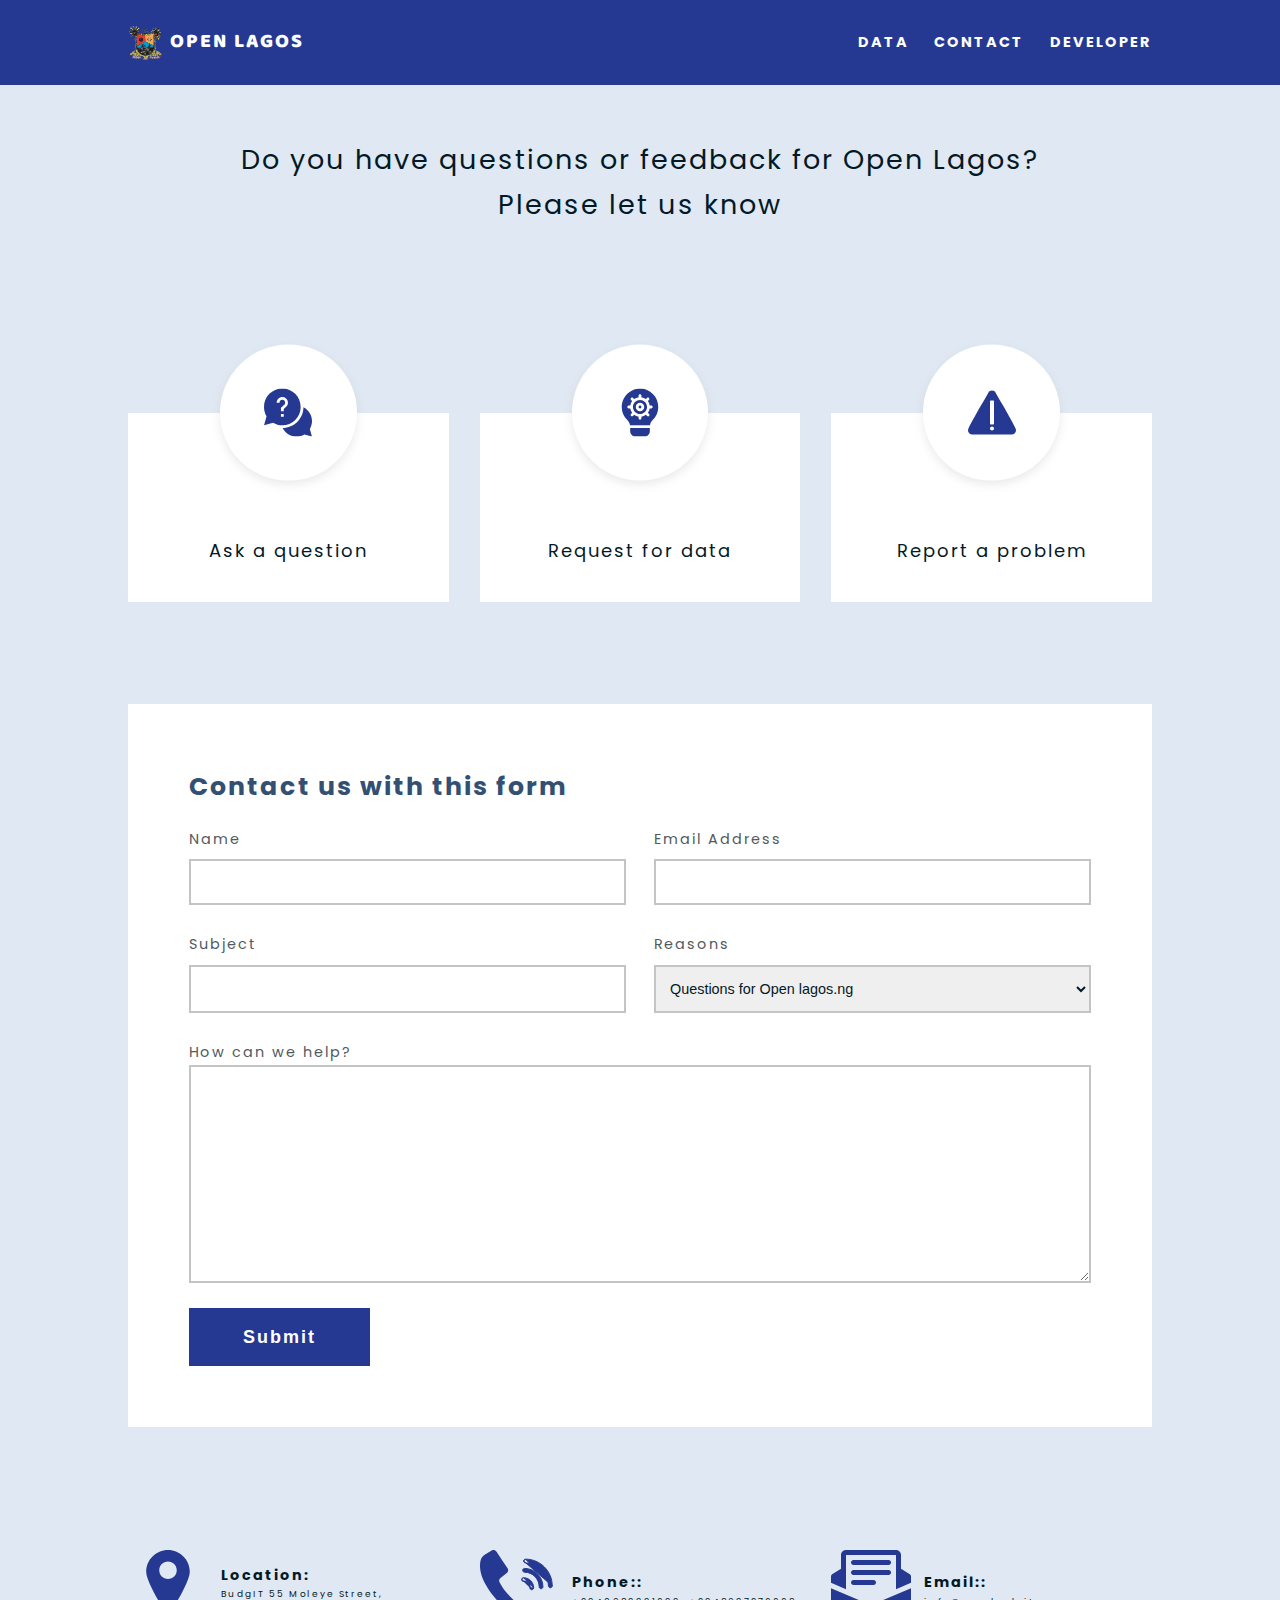
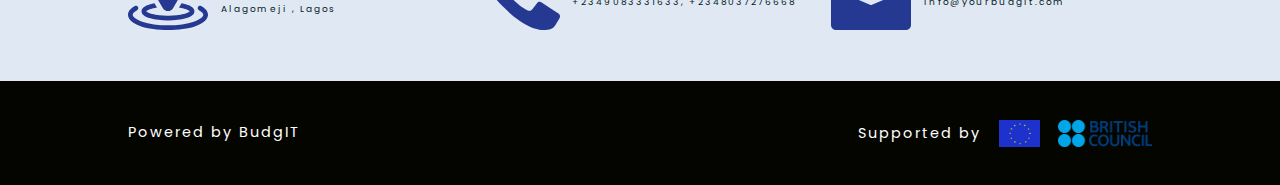
==== commit dbdba50a: "Minor  changes implemented" ====
--- a/about.html
+++ b/about.html
@@ -19,10 +19,11 @@
 </head>
 
 <body>
-  <div class="nav-bar">
+  <nav class="nav-bar">
     <div class="nav-bar__items">
       <div class="nav-bar__main">
         <a href="index.html" class="nav-bar__logo">
+          <img src="assets/img/Lagos-Logo.png" alt="Lagos State Logo" class="nav-bar__img">
           OPEN LAGOS
         </a>
         <!-- "Hamburger menu" / "Bar icon" to toggle the navigation links -->
@@ -30,13 +31,13 @@
           <i class="fa fa-bars"></i>
         </a>
       </div>
-      <div class="nav-bar__links" id="myLinks">
+      <div class="nav-bar__links nav-bar__links__trans" id="myLinks">
         <a href="documents.html" class="nav-bar__link">DATA</a>
         <a href="about.html" class="nav-bar__link">CONTACT</a>
         <a href="#" class="nav-bar__link">DEVELOPER</a>
       </div>
     </div>
-  </div>
+  </nav>
 
   <section class="about">
     <h3 class="about--heading">Do you have questions or feedback for Open Lagos? <br> Please let us know</h3>
@@ -118,7 +119,7 @@
               <option value="select">Questions for Open lagos.ng</option>
               <option value="problem">Report problem with website</option>
               <option value="dataset">Request dataset</option>
-              <option value="dataset">State complain</option>
+              <option value="Complain">State complain</option>
               <option value="others">Others</option>
             </select>
           </div>
--- a/assets/css/main.min.css
+++ b/assets/css/main.min.css
@@ -1,2 +1,2 @@
-*,*::after,*::before{margin:0;padding:0;-webkit-box-sizing:inherit;box-sizing:inherit}html{font-size:62.5%}@media (max-width: 80em){html{font-size:56.25%}}@media (max-width: 56.25em){html{font-size:50%}}@media (min-width: 138.5625em){html{font-size:75%}}body{-webkit-box-sizing:border-box;box-sizing:border-box;background:#E0E8F3}a:-webkit-any-main{color:#031926}a{color:inherit;text-decoration:none}body{color:#031926;letter-spacing:0.02em;-webkit-font-feature-settings:"ss02" on, "ss04" on;font-feature-settings:"ss02" on, "ss04" on;font:normal normal 1.6rem/1.7 "Poppins", sans-serif;letter-spacing:2px}h2{font-size:3.6rem}@media (max-width: 20em){h2{font-size:3rem}}h3{font-size:3.2rem;font-weight:normal}@media (max-width: 40.75em){h3{font-size:4rem}}@media (max-width: 20em){h3{font-size:3rem}}input,select,textarea,button{color:inherit;font-size:inherit}.header__landing{font-weight:400;color:#fff;margin-bottom:1.5%}.header__main{font-weight:900;font-size:7.6rem;color:#fff;line-height:1.2;margin-bottom:4%}@media (max-width: 90em){.header__main{font-size:5.8rem}}@media (max-width: 80em){.header__main{font-size:8rem}}@media (max-width: 40.75em){.header__main{font-size:6rem}}@media (max-width: 20em){.header__main{font-size:4.8rem}}.header__sub{color:#fff;font-size:1.2rem;letter-spacing:1px;border-radius:50px;padding:10px 20px;text-align:center;margin-bottom:3%;text-transform:uppercase}.header__sub:not(:last-child){margin-right:1.5%}@media (max-width: 90em){.header__sub{font-size:1rem}}@media (max-width: 40.75em){.header__sub{display:none}}.header__sub--1{background:#335073}.header__sub--1:hover{background:#1b2b3e}.header__sub--2{background:#0164B3}.header__sub--2:hover{background:#013a67}.header__sub--3{background:#009DE4}.header__sub--3:hover{background:#006898}.header__sub--4{background:#253992}.header__sub--4:hover{background:#162155}.header__sub--5{background:#CF337C}.header__sub--5:hover{background:#932357}.header__sub--6{background:#F5A84C;color:#031926}.header__sub--6:hover{background:#e8840d}.news--title{font-weight:bold;font-size:1.4rem;margin-bottom:4%}.news--main{font-weight:900;font-size:3.6rem;margin-bottom:17%}.search__text{font-size:1.8rem;color:#fff;margin-bottom:12px}@media (max-width: 40.75em){.search__text{text-align:center}}.datasets--title{color:#132844;margin-bottom:5%}@media (max-width: 40.75em){.datasets--title{text-align:center}}.datasets--text{color:#132844;font-size:1.6rem;font-weight:bold;text-align:center;letter-spacing:1.5px}@media (max-width: 80em){.datasets--text{font-size:2rem}}.data--title{margin-bottom:5%}@media (max-width: 40.75em){.data--title{margin-bottom:12%;text-align:center}}.documents__selects__label{font-size:2.4rem;color:#335073}.documents__topic{font-size:2rem;font-weight:800;color:#253992}@media (max-width: 90em){.documents__topic{font-size:1.8rem}}.documents__topic:hover{text-decoration:underline;color:#F5A84C}.documents__info{font-size:1.2rem;margin-top:6px;color:#253992}.documents__date{color:#a8a8a8}.documents__sub{color:#26292c;font-size:1.8rem;margin-top:2.5%}@media (max-width: 90em){.documents__sub{font-size:1.6rem}}.about--heading{font-size:3rem;text-align:center}@media (max-width: 20em){.about--heading{font-size:2.4rem}}.about--ask{font-size:2.8rem;margin-bottom:2%}@media (max-width: 80em){.about--ask{font-size:2rem}}@media (max-width: 40.75em){.about--ask{font-size:3.4rem}}@media (max-width: 20em){.about--ask{font-size:3rem}}.about--what{font-size:1.6rem;color:#525960}@media (max-width: 80em){.about--what{display:none}}@media (max-width: 40.75em){.about--what{display:block;font-size:2.8rem}}@media (max-width: 20em){.about--what{font-size:2.2rem}}.about--form-title{font-weight:bold;font-size:2.8rem;color:#335073;margin-bottom:2%}@media (max-width: 40.75em){.about--form-title{margin-bottom:4%}}.about__label{font-size:1.6rem;color:#525960;margin-bottom:8px}@media (max-width: 40.75em){.about__label{font-size:2.4rem}}.about__info__main{font-size:1.6rem;font-weight:bold}.about__info__sub{font-size:1rem}.inner__heading{padding:7% 16% 6%;text-align:center}@media (max-width: 40.75em){.inner__heading{font-size:3rem}}.inner__sub{font-weight:500;margin:0 0 1% 2%}@media (max-width: 50em){.inner__sub{display:none}}.inner__link{color:#253992}.inner__link:hover{text-decoration:underline;color:#F5A84C}@media (max-width: 40.75em){.inner__link{font-size:2.8rem;overflow-wrap:break-word;width:100%}}@media (max-width: 20em){.inner__link{font-size:2.4rem}}.format{font-size:2rem;font-weight:500;margin-bottom:20px}@media (max-width: 50em){.format{margin-bottom:36px}}.view{font-weight:bold;margin-right:12px}.dataset--title{font-weight:800;font-size:1.4rem}@media (min-width: 138.5625em){.dataset--title{font-size:2.2rem}}@media (max-width: 40.75em){.dataset--title{font-size:2.4rem}}.dataset--sub{font-size:1.8rem;color:#26292c;margin-top:2%}@media (min-width: 138.5625em){.dataset--sub{font-size:2.8rem}}@media (max-width: 40.75em){.dataset--sub{font-size:3rem}}@media (max-width: 26.5em){.dataset--sub{font-size:2.4rem}}.empty{font-size:5.6rem;font-weight:300;margin-top:20px}@media (max-width: 64em){.empty{font-size:4.2rem}}@media (max-width: 23.4375em){.empty{font-size:3.2rem}}@media (max-width: 20em){.empty{font-size:2.4rem}}.describe{color:#838C95}@media (max-width: 40.75em){.describe{font-size:2rem}}.information{color:#335073}@media (max-width: 40.75em){.information{font-size:2.8rem}}@media (max-width: 26.5em){.information{font-size:2.4rem}}@media (max-width: 40.75em){.footer__text{margin:auto}}.relative{position:relative}.flex{display:-webkit-box;display:-ms-flexbox;display:flex}.u-center{text-align:center}.wrap-tab{-ms-flex-wrap:wrap;flex-wrap:wrap}@media (max-width: 80em){.dir-tab{-webkit-box-orient:vertical;-webkit-box-direction:normal;-ms-flex-direction:column;flex-direction:column}}.mb-3r{margin-bottom:3rem}@media (max-width: 20.6875em){.m-none{margin-top:0}}.fill{fill:var(--main-color)}.black-fill{fill:#031926}.fill__light{fill:var(--main-color-light)}.fill__empty{fill:var(--main-color-60)}.fill__shadow{fill:var(--main-color-10)}.stop-color{stop-color:var(--main-color)}.stop-color-light{stop-color:var(--main-color-light)}@media (max-width: 56.25em){.tab-port{display:none}}.btn{color:#fff;border:none;font-family:"Nunito Sans", sans-serif;font-weight:bold;outline:0;cursor:pointer;background:#253992;text-decoration:none}.btn:hover{color:#031926;background:#F5A84C}.btn__news{padding:12px 20px;border-radius:50px;color:inherit;margin-top:40%}.btn__news--1{background:#00628f}.btn__news--1:hover{background:#fff;color:#00628f}.btn__news--2{background:rgba(255,255,255,0.85)}.btn__news--2:hover{background:#031926;color:#fff}.btn__search{padding:1.4rem 1.8rem;background:#F5A84C;display:-webkit-box;display:-ms-flexbox;display:flex;border-radius:0 50px 50px 0}.btn__submit{background:#253992;text-align:center;width:20%;padding:1.5% 0;font-size:2rem;margin-top:2%}@media (max-width: 40.75em){.btn__submit{width:100%;margin-top:8%;padding:4.5% 0;font-size:3rem}}.btn__submit:hover{color:#031926;background:#F5A84C}.btn__format{padding:6% 16%;margin-top:4%;font-size:1.4rem}@media (max-width: 50em){.btn__format{font-size:1.6rem;padding:4% 10%}}.btn__format__csv{background:#2f9171}.btn__format__xml{background:#83629a}.btn__format__pdf{background:#b53438}.btn__format__doc{background:#2c81e4}.btn__format__zip{background:#859594}.btn__view{display:-webkit-box;display:-ms-flexbox;display:flex;-webkit-box-pack:center;-ms-flex-pack:center;justify-content:center;-webkit-box-align:center;-ms-flex-align:center;align-items:center;height:5.2rem;border-radius:100px;width:5.2rem;margin-right:8px}@media (max-width: 30.625em){.btn__view{height:7.2rem;width:7.2rem}}.btn__embed{display:-webkit-box;display:-ms-flexbox;display:flex;-webkit-box-align:center;-ms-flex-align:center;align-items:center;background:#335073;font-size:1.4rem;padding:0 3%;font-weight:800;color:#fff}.btn__embed:not(:last-child){margin-right:3%}.btn__embed:hover>svg path{fill:#031926}@media (max-width: 30.625em){.btn__embed{padding:6% 0;display:-webkit-box;display:-ms-flexbox;display:flex;-webkit-box-pack:center;-ms-flex-pack:center;justify-content:center;margin-top:8%}.btn__embed:not(:last-child){margin-right:0}.btn__embed:last-child{margin-top:4%}}.data{padding:8% 16%;background:#F3F7FC}@media (min-width: 138.5625em){.data{padding:8% 20%}}@media (max-width: 80em){.data{padding:8% 10%}}@media (max-width: 40.75em){.data{padding:12% 6%}}.data__charts{display:-webkit-box;display:-ms-flexbox;display:flex;-ms-flex-wrap:wrap;flex-wrap:wrap;margin:-2%}@media (max-width: 40.75em){.data__charts{margin:-4%}}.data__container{-webkit-box-flex:1;-ms-flex:1 1 48.5%;flex:1 1 48.5%;padding:1.5%}@media (max-width: 40.75em){.data__container{-webkit-box-flex:1;-ms-flex:1 1 100%;flex:1 1 100%;padding:4%}}.data__chart{display:-webkit-box;display:-ms-flexbox;display:flex;-webkit-box-pack:center;-ms-flex-pack:center;justify-content:center;-webkit-box-align:center;-ms-flex-align:center;align-items:center;height:36.7rem;background:#fff;padding:8%}@media (max-width: 40.75em){.data__chart{height:44rem}}@media (max-width: 25em){.data__chart{height:30rem}}.datasets{padding:8% 16%;background:#fff}@media (min-width: 138.5625em){.datasets{padding:8% 20%}}@media (max-width: 80em){.datasets{padding:8% 10%}}@media (max-width: 40.75em){.datasets{padding:12% 6%}}.datasets__container{display:-webkit-box;display:-ms-flexbox;display:flex;width:100%;-ms-flex-wrap:wrap;flex-wrap:wrap}.datasets__card{-webkit-box-flex:1;-ms-flex:1 1 16.666666666666667%;flex:1 1 16.666666666666667%;display:-webkit-box;display:-ms-flexbox;display:flex;-webkit-box-orient:vertical;-webkit-box-direction:normal;-ms-flex-direction:column;flex-direction:column;-webkit-box-align:center;-ms-flex-align:center;align-items:center;padding:3% 0}@media (max-width: 80em){.datasets__card{-webkit-box-flex:1;-ms-flex:1 1 33.333333333333333%;flex:1 1 33.333333333333333%}}@media (max-width: 40.75em){.datasets__card{-webkit-box-flex:1;-ms-flex:1 1 50%;flex:1 1 50%}}.datasets__hover{display:-webkit-box;display:-ms-flexbox;display:flex;padding:20px 20px;background:rgba(255,255,255,0);border-radius:100px;-webkit-transition:all .5s;transition:all .5s}.datasets__icon{height:3rem;width:3rem}@media (max-width: 40.75em){.datasets__icon{height:4.8rem;width:4.8rem}}.datasets__card:hover>.datasets__hover{background:rgba(19,40,68,0.28)}.pagination{display:inline-block;padding:4% 0 0;width:100%;display:-webkit-box;display:-ms-flexbox;display:flex;-webkit-box-pack:center;-ms-flex-pack:center;justify-content:center}.pagination--2{padding:8rem 0}.pagination__item{border:none;float:left;outline:0;padding:1rem 1.6rem;text-decoration:none;background:#fff;color:#031926;padding:0.8rem 1.4rem;font-size:1.2rem;font-weight:bold}@media (max-width: 41.125em){.pagination__item{font-size:2rem}}@media (max-width: 25.5625em){.pagination__item{font-size:1.6rem}}.pagination__item:not(:last-child){margin-right:2.3%}@media (max-width: 40.75em){.pagination__item:not(:last-child){margin-right:4%}}.pagination__item:active,.pagination__item:hover,.pagination__item::-moz-selection{background-color:#253992;color:#fff}.pagination__item:active,.pagination__item:hover,.pagination__item::selection{background-color:#253992;color:#fff}.actives{background-color:#253992;color:#fff}.actives:focus{outline:0}.search{background:#014f8e;padding:2% 16%}@media (min-width: 138.5625em){.search{padding:4% 20%}}@media (max-width: 80em){.search{padding:4% 10%}}@media (max-width: 80em){.search{padding:8% 6%}}.search__form{width:52%;display:-webkit-box;display:-ms-flexbox;display:flex}@media (max-width: 80em){.search__form{width:100%}}.search__input{font-size:1.6rem;padding:1rem 3rem;width:100%;border-radius:50px 0 0 50px;border:none}.footer{background:#050500;padding:2% 16%;display:-webkit-box;display:-ms-flexbox;display:flex;-webkit-box-pack:justify;-ms-flex-pack:justify;justify-content:space-between;color:#fff}@media (min-width: 138.5625em){.footer{padding:2% 20%}}@media (max-width: 80em){.footer{padding:3% 10%}}@media (max-width: 40.75em){.footer{padding:5% 0%}}.footer__sponsor{display:-webkit-box;display:-ms-flexbox;display:flex;-webkit-box-align:center;-ms-flex-align:center;align-items:center}@media (max-width: 41.125em){.footer__sponsor{display:none}}.footer__logo{height:3rem;margin-left:2rem}.footer__report{margin-top:5%}.row{margin:0 auto}.row:not(:last-child){margin-bottom:3rem}@media (max-width: 56.25em){.row:not(:last-child){margin-bottom:6rem}}.row::after{content:"";display:table;clear:both}.row [class^="col-"]{float:left}.row [class^="col-"]:not(:last-child){margin-right:3rem}@media (max-width: 56.25em){.row [class^="col-"]:not(:last-child){margin-right:2rem;margin-bottom:6rem}}@media (max-width: 56.25em){.row [class^="col-"]{width:calc( (100% - 3rem) / 2)}}@media (max-width: 41.125em){.row [class^="col-"]{width:100% !important}}.row .col-1-of-2{width:calc( (100% - 3rem) / 2)}.row .col-1-of-3{width:calc( (100% - 2 * 3rem) / 3)}.row .col-2-of-3{width:calc(2 * ((100% - 2 * 3rem) / 3) + 3rem)}.row .col-1-of-4{width:calc( (100% - 3 * 3rem) / 4)}.row .col-2-of-4{width:calc(2 * ((100% - 3 * 3rem) / 4) + 3rem)}.row .col-3-of-4{width:calc(3 * ((100% - 3 * 3rem) / 4) + 2 * 3rem)}.row2{margin:0 auto}.row2:not(:last-child){margin-bottom:3rem}@media (max-width: 56.25em){.row2:not(:last-child){margin-bottom:6rem}}.row2::after{content:"";display:table;clear:both}.row2 [class^="col-"]{float:left}.row2 [class^="col-"]:not(:last-child){margin-right:3rem}@media (max-width: 80em){.row2 [class^="col-"]:not(:last-child){margin-right:0;margin-bottom:0}}@media (max-width: 56.25em){.row2 [class^="col-"]{width:100% !important}}.row2 .col-fx-1-of-2{-webkit-box-flex:1;-ms-flex:1 1 50%;flex:1 1 50%}.row2 .col-fx-1-of-2-sub{-webkit-box-flex:1;-ms-flex:1 1 50%;flex:1 1 50%}.row2 .col-fx-1-of-2-sub:not(:last-child){margin-right:3rem}.header{position:relative;height:95vh;background:linear-gradient(179.3deg, var(--main-color-darker) -18.74%, var(--main-color-dark-75) 73.76%, rgba(218,201,200,0) 143.25%),url(../../assets/img/head-ban2.jpg),var(--main-color);background-blend-mode:normal, luminosity, normal;background-size:cover;background-position:bottom}@media (max-width: 80em){.header{height:50vh}}@media (max-width: 41.125em){.header{height:80vh}}.header__land{background:-webkit-gradient(linear, left bottom, left top, from(rgba(19,40,68,0.44)), to(rgba(19,40,68,0.7))),url(../../assets/img/hero-img.png);background:linear-gradient(0deg, rgba(19,40,68,0.44), rgba(19,40,68,0.7)),url(../../assets/img/hero-img.png);height:66vh;padding:0 16%;display:-webkit-box;display:-ms-flexbox;display:flex;-webkit-box-align:center;-ms-flex-align:center;align-items:center;-webkit-box-pack:center;-ms-flex-pack:center;justify-content:center;background-repeat:no-repeat;background-size:cover;background-position:center}@media (min-width: 138.5625em){.header__land{padding:0 20%}}@media (max-width: 80em){.header__land{height:60vh;padding:0 10%}}@media (max-width: 40.75em){.header__land{height:50vh;padding:0 6%}}.header__about{background:-webkit-gradient(linear, left bottom, left top, from(rgba(3,25,38,0.5)), to(rgba(3,25,38,0.5))),url(../../assets/img/banner.png);background:linear-gradient(0deg, rgba(3,25,38,0.5), rgba(3,25,38,0.5)),url(../../assets/img/banner.png);background-size:cover;background-repeat:no-repeat;height:54vh;background-position:0 56%}@media (max-width: 80em){.header__about{height:36vh}}@media (max-width: 26.5em){.header__about{height:28vh}}.header__about-text{position:absolute;top:50%;left:50%;-webkit-transform:translate(-50%, -50%);transform:translate(-50%, -50%);text-align:center}@media (max-width: 80em){.header__about-text{width:100%}}.header__container{position:absolute;top:50%;left:50%;-webkit-transform:translate(-50%, -50%);transform:translate(-50%, -50%);width:100%}@media (max-width: 80em){.header__container{left:50%;-webkit-transform:translate(-50%, -50%);transform:translate(-50%, -50%);width:54%}}@media (max-width: 56.25em){.header__container{width:64%}}@media (max-width: 41.125em){.header__container{width:80%}}.header__box{width:100%}.header__box__sub{padding:2.4rem 4.8rem;background:var(--main-color-warmer)}.header__sub{display:-webkit-box;display:-ms-flexbox;display:flex;-webkit-box-orient:vertical;-webkit-box-direction:normal;-ms-flex-direction:column;flex-direction:column;-webkit-box-align:center;-ms-flex-align:center;align-items:center}.header__line{border-bottom:2px solid #fff;width:100%}.header__report{height:40vh}@media (max-width: 80em){.header__report{height:20vh}}.header__report--info-BG{background:-webkit-gradient(linear, left top, left bottom, color-stop(-8.68%, var(--main-color-dark)), color-stop(111.63%, var(--main-color-40))),url(../../assets/img/infographics-pattern.png),var(--main-color-cold);background:linear-gradient(180deg, var(--main-color-dark) -8.68%, var(--main-color-40) 111.63%),url(../../assets/img/infographics-pattern.png),var(--main-color-cold)}.header__report--doc-BG{background:-webkit-gradient(linear, left top, left bottom, color-stop(-8.68%, var(--main-color-dark)), color-stop(111.63%, var(--main-color-40))),url(../../assets/img/documents-pattern.png),var(--main-color-cold);background:linear-gradient(180deg, var(--main-color-dark) -8.68%, var(--main-color-40) 111.63%),url(../../assets/img/documents-pattern.png),var(--main-color-cold)}.header__report--int-BG{background:-webkit-gradient(linear, left top, left bottom, color-stop(-8.68%, var(--main-color-dark)), color-stop(111.63%, var(--main-color-40))),url(../../assets/img/interactive-pattern.png),var(--main-color-cold);background:linear-gradient(180deg, var(--main-color-dark) -8.68%, var(--main-color-40) 111.63%),url(../../assets/img/interactive-pattern.png),var(--main-color-cold)}.header__report--rep-BG{background:-webkit-gradient(linear, left top, left bottom, color-stop(-8.68%, var(--main-color-dark)), color-stop(111.63%, var(--main-color-40))),url(../../assets/img/reports-pattern.png),var(--main-color-cold);background:linear-gradient(180deg, var(--main-color-dark) -8.68%, var(--main-color-40) 111.63%),url(../../assets/img/reports-pattern.png),var(--main-color-cold)}.header__text{position:absolute;top:50%;left:50%;-webkit-transform:translate(-50%, -50%);transform:translate(-50%, -50%);text-transform:uppercase;font-weight:500;font-size:4rem;color:#fff;width:100%;text-align:center}@media (max-width: 80em){.header__text{font-size:3rem}}@media (max-width: 41.125em){.header__text{font-size:2.2rem}}.header__items{display:-webkit-box;display:-ms-flexbox;display:flex;-webkit-box-orient:vertical;-webkit-box-direction:normal;-ms-flex-direction:column;flex-direction:column;-webkit-box-align:center;-ms-flex-align:center;align-items:center;width:100%}@media (max-width: 80em){.header__items{width:100%}}.header__input{position:relative}@media (max-width: 80em){.header__input{width:100%}}.header__search{position:relative}.header__search__input{width:55.3rem;font-size:2rem;padding:2% 4%;border:none;-webkit-transition:all 0.4s ease-in-out;transition:all 0.4s ease-in-out}@media (max-width: 80em){.header__search__input{width:100%}}@media (max-width: 40.75em){.header__search__input{padding:4%}}.header__search__input:focus{-webkit-transform:scaleX(1.1);transform:scaleX(1.1)}.header__search__input:focus ~ .header__search__button{right:0%;-webkit-transform:translate(0%, -50%);transform:translate(0%, -50%)}.header__search__input::-webkit-input-placeholder{color:#424242;font-weight:300;letter-spacing:0.5px}.header__search__input:-ms-input-placeholder{color:#424242;font-weight:300;letter-spacing:0.5px}.header__search__input::-ms-input-placeholder{color:#424242;font-weight:300;letter-spacing:0.5px}.header__search__input::placeholder{color:#424242;font-weight:300;letter-spacing:0.5px}.header__search__button{position:absolute;top:50%;right:4%;-webkit-transform:translate(4%, -50%);transform:translate(4%, -50%);display:-webkit-box;display:-ms-flexbox;display:flex}.header__search__button:hover>svg path{stroke:#F5A84C}.header__search__icon{height:2.4rem;width:2.4rem}.header__button{display:-webkit-box;display:-ms-flexbox;display:flex;padding:8px 20px;margin-top:20px;background:#F5A84C;-webkit-box-align:center;-ms-flex-align:center;align-items:center}@media (max-width: 80em){.header__button{margin-top:56px;padding:12px 24px;font-size:4.4rem}}@media (max-width: 50em){.header__button{font-size:3.2rem}}@media (max-width: 40.75em){.header__button{font-size:4rem;-webkit-box-pack:center;-ms-flex-pack:center;justify-content:center}}@media (max-width: 30.625em){.header__button{width:100%;font-size:2.8rem}}@media (max-width: 20em){.header__button{margin-top:32px;font-size:2.4rem}}.header__button__icon{margin-right:6px}@media (max-width: 80em){.header__button__icon{height:6rem;width:6rem;margin-right:16px}}@media (max-width: 50em){.header__button__icon{height:4.8rem;width:4.8rem;margin-right:12px}}@media (max-width: 40.75em){.header__button__icon{margin-right:16px;height:5.6rem;width:5.6rem}}@media (max-width: 30.625em){.header__button__icon{height:4.4rem;width:4.4rem}}@media (max-width: 20em){.header__button__icon{height:3.6rem;width:3.6rem;margin-right:16px}}.nav-bar{color:#fff;padding:2% 16%;background:#253992}.nav-bar--land{color:#031926;background:#f5f5f5}@media (min-width: 138.5625em){.nav-bar{padding:2% 20%}}@media (max-width: 80em){.nav-bar{padding:2% 10%}}@media (max-width: 40.75em){.nav-bar{padding:2% 6%}}.nav-bar--trans{background:transparent;position:absolute;top:0;width:100%}.nav-bar__logo{font-family:'Baloo Bhai 2', cursive;font-size:2.2rem;font-weight:800}@media (max-width: 40.75em){.nav-bar__logo{font-size:3rem}}.nav-bar__menu{display:none}@media (max-width: 40.75em){.nav-bar__menu{display:block;font-size:3rem}}.nav-bar__items{display:-webkit-box;display:-ms-flexbox;display:flex;width:100%;-webkit-box-pack:justify;-ms-flex-pack:justify;justify-content:space-between;-webkit-box-align:center;-ms-flex-align:center;align-items:center}@media (max-width: 40.75em){.nav-bar__items{-webkit-box-orient:vertical;-webkit-box-direction:normal;-ms-flex-direction:column;flex-direction:column}}@media (max-width: 40.75em){.nav-bar__main{width:100%;padding:3% 0 3%;display:-webkit-box;display:-ms-flexbox;display:flex;-webkit-box-pack:center;-ms-flex-pack:center;justify-content:center;-webkit-box-align:center;-ms-flex-align:center;align-items:center;-webkit-box-pack:justify;-ms-flex-pack:justify;justify-content:space-between}}.nav-bar__links{display:-webkit-box;display:-ms-flexbox;display:flex;width:50%;-webkit-box-pack:end;-ms-flex-pack:end;justify-content:flex-end}@media (max-width: 40.75em){.nav-bar__links__trans{background:#fff;color:#031926;padding:0 8%}}@media (max-width: 40.75em){.nav-bar__links{width:100%;-webkit-box-orient:vertical;-webkit-box-direction:normal;-ms-flex-direction:column;flex-direction:column;border-top:1px solid #fff;display:none}}.nav-bar__link{font-weight:700}.nav-bar__link:hover{color:#F5A84C}.nav-bar__link:not(:first-child){margin-left:5%}@media (max-width: 40.75em){.nav-bar__link:not(:first-child){margin-left:0}}@media (max-width: 40.75em){.nav-bar__link{padding:8% 0;font-size:2rem}}.about__input,.about__textarea{border:2px solid #c4c4c4;color:inherit;padding:3% 2.4%}.about__input:focus,.about__textarea:focus{border:2px solid #253992;outline:0}.about{padding:8% 16%}@media (min-width: 138.5625em){.about{padding:8% 20%}}@media (max-width: 80em){.about{padding:8% 10%}}@media (max-width: 40.75em){.about{padding:12% 6%}}.about__cards{display:-webkit-box;display:-ms-flexbox;display:flex;margin-top:18%}@media (max-width: 40.75em){.about__cards{-webkit-box-orient:vertical;-webkit-box-direction:normal;-ms-flex-direction:column;flex-direction:column;margin-top:30%}}@media (max-width: 20em){.about__cards{margin-top:50%}}.about__card{display:-webkit-box;display:-ms-flexbox;display:flex;-webkit-box-pack:center;-ms-flex-pack:center;justify-content:center;-webkit-box-align:center;-ms-flex-align:center;align-items:center;-webkit-box-orient:vertical;-webkit-box-direction:normal;-ms-flex-direction:column;flex-direction:column;-webkit-box-flex:1;-ms-flex:1 1 33.333333333333333%;flex:1 1 33.333333333333333%;position:relative;padding:8% 3% 3%;background:#fff;text-align:center}.about__card:not(:last-child){margin-right:3%}@media (max-width: 40.75em){.about__card:not(:last-child){margin-right:0;margin-bottom:24%}}@media (max-width: 20em){.about__card:not(:last-child){margin-bottom:45%}}@media (max-width: 80em){.about__card{padding:12% 3% 3%}}@media (max-width: 40.75em){.about__card{padding:18% 3% 10%}}.about__circle{display:-webkit-box;display:-ms-flexbox;display:flex;-webkit-box-pack:center;-ms-flex-pack:center;justify-content:center;-webkit-box-align:center;-ms-flex-align:center;align-items:center;height:15.2rem;width:15.2rem;background:#fff;-webkit-box-shadow:0px 4px 10px rgba(189,189,189,0.32);box-shadow:0px 4px 10px rgba(189,189,189,0.32);border-radius:1000px;position:absolute;top:0%;-webkit-transform:translateY(-50%);transform:translateY(-50%)}.about__container{background:#fff;margin-top:10%;padding:6%}@media (max-width: 20em){.about__container{margin-top:20%}}.about__form{display:-webkit-box;display:-ms-flexbox;display:flex;-webkit-box-orient:vertical;-webkit-box-direction:normal;-ms-flex-direction:column;flex-direction:column}.about__items{display:-webkit-box;display:-ms-flexbox;display:flex;-webkit-box-pack:justify;-ms-flex-pack:justify;justify-content:space-between;-ms-flex-wrap:wrap;flex-wrap:wrap}@media (max-width: 40.75em){.about__items{-webkit-box-orient:vertical;-webkit-box-direction:normal;-ms-flex-direction:column;flex-direction:column}}.about__item{display:-webkit-box;display:-ms-flexbox;display:flex;-webkit-box-orient:vertical;-webkit-box-direction:normal;-ms-flex-direction:column;flex-direction:column;-webkit-box-flex:0;-ms-flex:0 1 48.5%;flex:0 1 48.5%;margin-bottom:3%}@media (max-width: 40.75em){.about__item{margin-bottom:13%}}.about__input{font-size:1.6rem;height:100%;border-radius:0 !important}.about__textarea{width:100%}.about__infos{display:-webkit-box;display:-ms-flexbox;display:flex;margin-top:12%}@media (max-width: 40.75em){.about__infos{-webkit-box-orient:vertical;-webkit-box-direction:normal;-ms-flex-direction:column;flex-direction:column}}@media (max-width: 20em){.about__infos{margin-top:20%}}.about__texts{margin-left:4%}.about__info{-webkit-box-flex:1;-ms-flex:1 1 33.333333333333333%;flex:1 1 33.333333333333333%;display:-webkit-box;display:-ms-flexbox;display:flex;-webkit-box-align:center;-ms-flex-align:center;align-items:center}.about__info:not(:last-child){margin-right:3%}@media (max-width: 40.75em){.about__info:not(:last-child){margin-right:0;margin-bottom:12%}}.documents{padding:6% 16%}@media (min-width: 138.5625em){.documents{padding:8% 20%}}@media (max-width: 80em){.documents{padding:8% 10%}}@media (max-width: 40.75em){.documents{padding:12% 6%}}.documents__search{width:100%;position:relative}.documents__search__input{width:100%;font-size:2.4rem;padding:2% 4%;border:none}@media (max-width: 40.75em){.documents__search__input{padding:4%}}.documents__search__input::-webkit-input-placeholder{color:#424242;font-weight:300;letter-spacing:0.5px}.documents__search__input:-ms-input-placeholder{color:#424242;font-weight:300;letter-spacing:0.5px}.documents__search__input::-ms-input-placeholder{color:#424242;font-weight:300;letter-spacing:0.5px}.documents__search__input::placeholder{color:#424242;font-weight:300;letter-spacing:0.5px}.documents__search__button{position:absolute;top:50%;right:4%;-webkit-transform:translate(4%, -50%);transform:translate(4%, -50%);display:-webkit-box;display:-ms-flexbox;display:flex}.documents__search__button:hover>svg path{stroke:#F5A84C}.documents__search__icon{height:3.2rem;width:3.2rem}.documents__header{display:-webkit-box;display:-ms-flexbox;display:flex;-webkit-box-align:center;-ms-flex-align:center;align-items:center;margin:8% 0 0}@media (max-width: 40.75em){.documents__header{-webkit-box-orient:vertical;-webkit-box-direction:normal;-ms-flex-direction:column;flex-direction:column}}.documents__tabs{-webkit-box-flex:1;-ms-flex:1 1 28.5%;flex:1 1 28.5%;margin-right:3%;display:-webkit-box;display:-ms-flexbox;display:flex;padding:0.7%;background:#fff;border:1px solid #c5c9ce;padding:8px}@media (max-width: 40.75em){.documents__tabs{width:98%;margin-bottom:4%}}.documents__tab{-webkit-box-flex:1;-ms-flex:1 1 68.5%;flex:1 1 68.5%;display:-webkit-box;display:-ms-flexbox;display:flex;-webkit-box-pack:center;-ms-flex-pack:center;justify-content:center;padding:4% 0}.documents__heading{-webkit-box-flex:1;-ms-flex:1 1 68.5%;flex:1 1 68.5%}@media (max-width: 40.75em){.documents__heading{width:100%;margin-bottom:0.5%}}.documents__data{display:-webkit-box;display:-ms-flexbox;display:flex;margin-top:3.5%}@media (max-width: 40.75em){.documents__data{-webkit-box-orient:vertical;-webkit-box-direction:normal;-ms-flex-direction:column;flex-direction:column}}.documents__sectors{-webkit-box-flex:1;-ms-flex:1 1 28.5%;flex:1 1 28.5%;margin-right:3%;display:-webkit-box;display:-ms-flexbox;display:flex;-webkit-box-orient:vertical;-webkit-box-direction:normal;-ms-flex-direction:column;flex-direction:column}.documents__sector{padding:6% 8%;background:#fff;display:-webkit-box;display:-ms-flexbox;display:flex;-webkit-box-align:center;-ms-flex-align:center;align-items:center;color:#525960;font-weight:800}.documents__sector:not(:last-child){margin-bottom:2px}.documents__sector:hover{background:#253992;color:#fff}.documents__sector:hover>svg path{fill:#fff}@media (max-width: 40.75em){.documents__sector{display:none}}.documents__icon{margin-right:6%}.documents__documents{-webkit-box-flex:1;-ms-flex:1 1 68.5%;flex:1 1 68.5%}.documents__empty{display:-webkit-box;display:-ms-flexbox;display:flex;-webkit-box-pack:center;-ms-flex-pack:center;justify-content:center;margin-top:24%}@media (max-width: 40.75em){.documents__empty{margin-top:10%}}.documents__no-file{display:-webkit-box;display:-ms-flexbox;display:flex;-webkit-box-pack:center;-ms-flex-pack:center;justify-content:center;-webkit-box-align:center;-ms-flex-align:center;align-items:center;-webkit-box-orient:vertical;-webkit-box-direction:normal;-ms-flex-direction:column;flex-direction:column}.documents__img{width:60%}@media (max-width: 40.75em){.documents__img{width:70%}}.documents__selects{margin-top:10%}@media (max-width: 40.75em){.documents__selects{margin-top:2.5%}}.documents__selects:not(:last-child){margin-bottom:2%}.documents__selects__phone{display:none}@media (max-width: 40.75em){.documents__selects__phone{display:block}}.documents__select{width:100%;height:5.6rem;color:#424242;font-size:inherit;border:none}@media (max-width: 40.75em){.documents__documents{margin-top:10%}}.documents__document{padding:5%;background:#fff}.documents__document:not(:last-child){margin-bottom:4px}.documents__formats{margin-top:4%}.documents__format:not(:last-child){margin-right:1.6%}@media (max-width: 20.6875em){.documents__format{height:4rem;width:4rem}}.on{background:#253992;color:#fff}.off{color:#335073}.off:hover{background:rgba(37,57,146,0.12)}.act{background:#253992;color:#fff}.act>svg path{fill:#fff}.inner__container{border-top:3px solid #335073;display:-webkit-box;display:-ms-flexbox;display:flex}@media (max-width: 50em){.inner__container{-webkit-box-orient:vertical;-webkit-box-direction:reverse;-ms-flex-direction:column-reverse;flex-direction:column-reverse}}.inner__formats{-webkit-box-flex:1;-ms-flex:1 1 20%;flex:1 1 20%;background:#335073}.inner__format{padding:8.4% 8.4% 12.4%;background:#fafafa;border-bottom:0.5px solid #c4c4c4}.inner__info{-webkit-box-flex:1;-ms-flex:1 1 80%;flex:1 1 80%;background:#fff;padding:5%}.inner__features{display:-webkit-box;display:-ms-flexbox;display:flex;-webkit-box-pack:justify;-ms-flex-pack:justify;justify-content:space-between}@media (max-width: 30.625em){.inner__features{-webkit-box-orient:vertical;-webkit-box-direction:normal;-ms-flex-direction:column;flex-direction:column}}.inner__views{display:-webkit-box;display:-ms-flexbox;display:flex;-webkit-box-align:center;-ms-flex-align:center;align-items:center}.inner__feature{display:-webkit-box;display:-ms-flexbox;display:flex;-webkit-box-flex:1;-ms-flex:1 1 100%;flex:1 1 100%;-webkit-box-pack:end;-ms-flex-pack:end;justify-content:flex-end}@media (max-width: 30.625em){.inner__feature{-webkit-box-orient:vertical;-webkit-box-direction:normal;-ms-flex-direction:column;flex-direction:column}}.inner__icon{margin-right:10px}.inner__chart{width:100%;height:66.6rem;background:gainsboro;margin-top:4%}@media (max-width: 30.625em){.inner__chart{height:44rem;margin-top:8%}}@media (max-width: 20em){.inner__chart{height:37.6rem}}.inner__describe{margin-top:8%}.inner__description{display:-webkit-box;display:-ms-flexbox;display:flex;padding:12px 0;border-bottom:0.5px solid #838C95}@media (max-width: 40.75em){.inner__description{-webkit-box-orient:vertical;-webkit-box-direction:normal;-ms-flex-direction:column;flex-direction:column}}.inner__description:first-of-type{margin-top:2%}@media (min-width: 138.5625em){.inner__description:first-of-type{margin-top:4%}}.inner__type{-webkit-box-flex:1;-ms-flex:1 1 25%;flex:1 1 25%}.inner__information{-webkit-box-flex:1;-ms-flex:1 1 75%;flex:1 1 75%}.clicked{background:#335073}.clicked>svg path{fill:#fff}.clicked:hover{background:#335073}.unclicked{background:#fff;border:2px solid #335073}.unclicked>svg path{fill:#335073}.unclicked:hover{background:#fff;border:2px solid #F5A84C}.unclicked:hover>svg path{fill:#F5A84C}
+*,*::after,*::before{margin:0;padding:0;-webkit-box-sizing:inherit;box-sizing:inherit}html{font-size:62.5%}@media (max-width: 80em){html{font-size:56.25%}}@media (max-width: 56.25em){html{font-size:50%}}@media (min-width: 138.5625em){html{font-size:75%}}body{-webkit-box-sizing:border-box;box-sizing:border-box;background:#E0E8F3}a:-webkit-any-main{color:#031926}a{color:inherit;text-decoration:none}body{color:#031926;letter-spacing:0.02em;-webkit-font-feature-settings:"ss02" on, "ss04" on;font-feature-settings:"ss02" on, "ss04" on;font:normal normal 1.6rem/1.7 "Poppins", sans-serif;letter-spacing:2px}h2{font-size:3.6rem}@media (max-width: 20em){h2{font-size:3rem}}h3{font-size:3.2rem;font-weight:normal}@media (max-width: 40.75em){h3{font-size:4rem}}@media (max-width: 20em){h3{font-size:3rem}}input,select,textarea,button{color:inherit;font-size:inherit}.header__landing{font-weight:400;color:#fff;margin-bottom:1.5%}.header__main{font-weight:900;font-size:7.6rem;color:#fff;line-height:1.2;margin-bottom:4%}@media (max-width: 90em){.header__main{font-size:5.8rem}}@media (max-width: 80em){.header__main{font-size:8rem}}@media (max-width: 40.75em){.header__main{font-size:6rem}}@media (max-width: 20em){.header__main{font-size:4.8rem}}.header__sub{color:#fff;font-size:1.2rem;letter-spacing:1px;border-radius:50px;padding:10px 20px;text-align:center;margin-bottom:3%;text-transform:uppercase}.header__sub:not(:last-child){margin-right:1.5%}@media (max-width: 90em){.header__sub{font-size:1rem}}@media (max-width: 40.75em){.header__sub{display:none}}.header__sub--1{background:#335073}.header__sub--1:hover{background:#1b2b3e}.header__sub--2{background:#0164B3}.header__sub--2:hover{background:#013a67}.header__sub--3{background:#009DE4}.header__sub--3:hover{background:#006898}.header__sub--4{background:#253992}.header__sub--4:hover{background:#162155}.header__sub--5{background:#CF337C}.header__sub--5:hover{background:#932357}.header__sub--6{background:#F5A84C;color:#031926}.header__sub--6:hover{background:#e8840d}.news--title{font-weight:bold;font-size:1.4rem;margin-bottom:4%}.news--main{font-weight:900;font-size:3.6rem;margin-bottom:17%}.search__text{font-size:1.8rem;color:#fff;margin-bottom:12px}@media (max-width: 40.75em){.search__text{text-align:center}}.datasets--title{color:#132844;margin-bottom:5%}@media (max-width: 40.75em){.datasets--title{text-align:center}}.datasets--text{color:#132844;font-size:1.6rem;font-weight:bold;text-align:center;letter-spacing:1.5px}@media (max-width: 80em){.datasets--text{font-size:2rem}}.data--title{margin-bottom:5%}@media (max-width: 40.75em){.data--title{margin-bottom:12%;text-align:center}}.documents__selects__label{font-size:2.4rem;color:#335073}.documents__topic{font-size:2rem;font-weight:800;color:#253992}@media (max-width: 90em){.documents__topic{font-size:1.8rem}}.documents__topic:hover{text-decoration:underline;color:#F5A84C}.documents__info{font-size:1.2rem;margin-top:6px;color:#253992}.documents__date{color:#a8a8a8}.documents__sub{color:#26292c;font-size:1.8rem;margin-top:2.5%}@media (max-width: 90em){.documents__sub{font-size:1.6rem}}.about--heading{font-size:3rem;text-align:center}@media (max-width: 20em){.about--heading{font-size:2.4rem}}.about--ask{font-size:2.8rem;margin-bottom:2%}@media (max-width: 80em){.about--ask{font-size:2rem}}@media (max-width: 40.75em){.about--ask{font-size:3.4rem}}@media (max-width: 20em){.about--ask{font-size:3rem}}.about--what{font-size:1.6rem;color:#525960}@media (max-width: 80em){.about--what{display:none}}@media (max-width: 40.75em){.about--what{display:block;font-size:2.8rem}}@media (max-width: 20em){.about--what{font-size:2.2rem}}.about--form-title{font-weight:bold;font-size:2.8rem;color:#335073;margin-bottom:2%}@media (max-width: 40.75em){.about--form-title{margin-bottom:4%}}.about__label{font-size:1.6rem;color:#525960;margin-bottom:8px}@media (max-width: 40.75em){.about__label{font-size:2.4rem}}.about__info__main{font-size:1.6rem;font-weight:bold}.about__info__sub{font-size:1rem}.inner__heading{padding:7% 16% 6%;text-align:center}@media (max-width: 40.75em){.inner__heading{font-size:3rem}}.inner__sub{font-weight:500;margin:0 0 1% 2%}@media (max-width: 50em){.inner__sub{display:none}}.inner__link{color:#253992}.inner__link:hover{text-decoration:underline;color:#F5A84C}@media (max-width: 40.75em){.inner__link{font-size:2.8rem;overflow-wrap:break-word;width:100%}}@media (max-width: 20em){.inner__link{font-size:2.4rem}}.format{font-size:2rem;font-weight:500;margin-bottom:20px}@media (max-width: 50em){.format{margin-bottom:36px}}.view{font-weight:bold;margin-right:12px}.dataset--title{font-weight:800;font-size:1.4rem}@media (min-width: 138.5625em){.dataset--title{font-size:2.2rem}}@media (max-width: 40.75em){.dataset--title{font-size:2.4rem}}.dataset--sub{font-size:1.8rem;color:#26292c;margin-top:2%}@media (min-width: 138.5625em){.dataset--sub{font-size:2.8rem}}@media (max-width: 40.75em){.dataset--sub{font-size:3rem}}@media (max-width: 26.5em){.dataset--sub{font-size:2.4rem}}.empty{font-size:5.6rem;font-weight:300;margin-top:20px}@media (max-width: 64em){.empty{font-size:4.2rem}}@media (max-width: 23.4375em){.empty{font-size:3.2rem}}@media (max-width: 20em){.empty{font-size:2.4rem}}.describe{color:#838C95}@media (max-width: 40.75em){.describe{font-size:2rem}}.information{color:#335073}@media (max-width: 40.75em){.information{font-size:2.8rem}}@media (max-width: 26.5em){.information{font-size:2.4rem}}@media (max-width: 40.75em){.footer__text{margin:auto}}.relative{position:relative}.flex{display:-webkit-box;display:-ms-flexbox;display:flex}.u-center{text-align:center}.wrap-tab{-ms-flex-wrap:wrap;flex-wrap:wrap}@media (max-width: 80em){.dir-tab{-webkit-box-orient:vertical;-webkit-box-direction:normal;-ms-flex-direction:column;flex-direction:column}}.mb-3r{margin-bottom:3rem}@media (max-width: 20.6875em){.m-none{margin-top:0}}.fill{fill:var(--main-color)}.black-fill{fill:#031926}.fill__light{fill:var(--main-color-light)}.fill__empty{fill:var(--main-color-60)}.fill__shadow{fill:var(--main-color-10)}.stop-color{stop-color:var(--main-color)}.stop-color-light{stop-color:var(--main-color-light)}@media (max-width: 56.25em){.tab-port{display:none}}.btn{color:#fff;border:none;font-family:"Nunito Sans", sans-serif;font-weight:bold;outline:0;cursor:pointer;background:#253992;text-decoration:none}.btn:hover{color:#031926;background:#F5A84C}.btn__news{padding:12px 20px;border-radius:50px;color:inherit;margin-top:40%}.btn__news--1{background:#00628f}.btn__news--1:hover{background:#fff;color:#00628f}.btn__news--2{background:rgba(255,255,255,0.85)}.btn__news--2:hover{background:#031926;color:#fff}.btn__search{padding:1.4rem 1.8rem;background:#F5A84C;display:-webkit-box;display:-ms-flexbox;display:flex;border-radius:0 50px 50px 0}.btn__submit{background:#253992;text-align:center;width:20%;padding:1.5% 0;font-size:2rem;margin-top:2%}@media (max-width: 40.75em){.btn__submit{width:100%;margin-top:8%;padding:4.5% 0;font-size:3rem}}.btn__submit:hover{color:#031926;background:#F5A84C}.btn__format{padding:6% 16%;margin-top:4%;font-size:1.4rem}@media (max-width: 50em){.btn__format{font-size:1.6rem;padding:4% 10%}}.btn__format__csv{background:#2f9171}.btn__format__xml{background:#83629a}.btn__format__pdf{background:#b53438}.btn__format__doc{background:#2c81e4}.btn__format__zip{background:#859594}.btn__view{display:-webkit-box;display:-ms-flexbox;display:flex;-webkit-box-pack:center;-ms-flex-pack:center;justify-content:center;-webkit-box-align:center;-ms-flex-align:center;align-items:center;height:5.2rem;border-radius:100px;width:5.2rem;margin-right:8px}@media (max-width: 30.625em){.btn__view{height:7.2rem;width:7.2rem}}.btn__embed{display:-webkit-box;display:-ms-flexbox;display:flex;-webkit-box-align:center;-ms-flex-align:center;align-items:center;background:#335073;font-size:1.4rem;padding:0 3%;font-weight:800;color:#fff}.btn__embed:not(:last-child){margin-right:3%}.btn__embed:hover>svg path{fill:#031926}@media (max-width: 30.625em){.btn__embed{padding:6% 0;display:-webkit-box;display:-ms-flexbox;display:flex;-webkit-box-pack:center;-ms-flex-pack:center;justify-content:center;margin-top:8%}.btn__embed:not(:last-child){margin-right:0}.btn__embed:last-child{margin-top:4%}}.data{padding:4% 16%;background:#F3F7FC}@media (min-width: 138.5625em){.data{padding:4% 20%}}@media (max-width: 80em){.data{padding:4% 10%}}@media (max-width: 40.75em){.data{padding:12% 6%}}.data__charts{display:-webkit-box;display:-ms-flexbox;display:flex;-ms-flex-wrap:wrap;flex-wrap:wrap;margin:-2%}@media (max-width: 40.75em){.data__charts{margin:-4%}}.data__container{-webkit-box-flex:1;-ms-flex:1 1 48.5%;flex:1 1 48.5%;padding:1.5%}@media (max-width: 40.75em){.data__container{-webkit-box-flex:1;-ms-flex:1 1 100%;flex:1 1 100%;padding:4%}}.data__chart{display:-webkit-box;display:-ms-flexbox;display:flex;-webkit-box-pack:center;-ms-flex-pack:center;justify-content:center;-webkit-box-align:center;-ms-flex-align:center;align-items:center;height:36.7rem;background:#fff;padding:8%}@media (max-width: 40.75em){.data__chart{height:44rem}}@media (max-width: 25em){.data__chart{height:30rem}}.datasets{padding:4% 16%;background:#fff}@media (min-width: 138.5625em){.datasets{padding:4% 20%}}@media (max-width: 80em){.datasets{padding:4% 10%}}@media (max-width: 40.75em){.datasets{padding:12% 6%}}.datasets__container{display:-webkit-box;display:-ms-flexbox;display:flex;width:100%;-ms-flex-wrap:wrap;flex-wrap:wrap}.datasets__card{-webkit-box-flex:1;-ms-flex:1 1 16.666666666666667%;flex:1 1 16.666666666666667%;display:-webkit-box;display:-ms-flexbox;display:flex;-webkit-box-orient:vertical;-webkit-box-direction:normal;-ms-flex-direction:column;flex-direction:column;-webkit-box-align:center;-ms-flex-align:center;align-items:center;padding:3% 0}@media (max-width: 80em){.datasets__card{-webkit-box-flex:1;-ms-flex:1 1 33.333333333333333%;flex:1 1 33.333333333333333%}}@media (max-width: 40.75em){.datasets__card{-webkit-box-flex:1;-ms-flex:1 1 50%;flex:1 1 50%}}.datasets__hover{display:-webkit-box;display:-ms-flexbox;display:flex;padding:20px 20px;background:rgba(255,255,255,0);border-radius:100px;-webkit-transition:all .5s;transition:all .5s}.datasets__icon{height:3rem;width:3rem}@media (max-width: 40.75em){.datasets__icon{height:4.8rem;width:4.8rem}}.datasets__card:hover>.datasets__hover{background:rgba(19,40,68,0.28)}.pagination{display:inline-block;padding:4% 0 0;width:100%;display:-webkit-box;display:-ms-flexbox;display:flex;-webkit-box-pack:center;-ms-flex-pack:center;justify-content:center}.pagination--2{padding:8rem 0}.pagination__item{border:none;float:left;outline:0;padding:1rem 1.6rem;text-decoration:none;background:#fff;color:#031926;padding:0.8rem 1.4rem;font-size:1.2rem;font-weight:bold}@media (max-width: 41.125em){.pagination__item{font-size:2rem}}@media (max-width: 25.5625em){.pagination__item{font-size:1.6rem}}.pagination__item:not(:last-child){margin-right:2.3%}@media (max-width: 40.75em){.pagination__item:not(:last-child){margin-right:4%}}.pagination__item:active,.pagination__item:hover,.pagination__item::-moz-selection{background-color:#253992;color:#fff}.pagination__item:active,.pagination__item:hover,.pagination__item::selection{background-color:#253992;color:#fff}.actives{background-color:#253992;color:#fff}.actives:focus{outline:0}.search{background:#014f8e;padding:2% 16%}@media (min-width: 138.5625em){.search{padding:4% 20%}}@media (max-width: 80em){.search{padding:4% 10%}}@media (max-width: 80em){.search{padding:8% 6%}}.search__form{width:52%;display:-webkit-box;display:-ms-flexbox;display:flex}@media (max-width: 80em){.search__form{width:100%}}.search__input{font-size:1.6rem;padding:1rem 3rem;width:100%;border-radius:50px 0 0 50px;border:none}.footer{background:#050500;padding:2% 16%;display:-webkit-box;display:-ms-flexbox;display:flex;-webkit-box-pack:justify;-ms-flex-pack:justify;justify-content:space-between;color:#fff}@media (min-width: 138.5625em){.footer{padding:2% 20%}}@media (max-width: 80em){.footer{padding:3% 10%}}@media (max-width: 40.75em){.footer{padding:5% 0%}}.footer__sponsor{display:-webkit-box;display:-ms-flexbox;display:flex;-webkit-box-align:center;-ms-flex-align:center;align-items:center}@media (max-width: 41.125em){.footer__sponsor{display:none}}.footer__logo{height:3rem;margin-left:2rem}.footer__report{margin-top:5%}.row{margin:0 auto}.row:not(:last-child){margin-bottom:3rem}@media (max-width: 56.25em){.row:not(:last-child){margin-bottom:6rem}}.row::after{content:"";display:table;clear:both}.row [class^="col-"]{float:left}.row [class^="col-"]:not(:last-child){margin-right:3rem}@media (max-width: 56.25em){.row [class^="col-"]:not(:last-child){margin-right:2rem;margin-bottom:6rem}}@media (max-width: 56.25em){.row [class^="col-"]{width:calc( (100% - 3rem) / 2)}}@media (max-width: 41.125em){.row [class^="col-"]{width:100% !important}}.row .col-1-of-2{width:calc( (100% - 3rem) / 2)}.row .col-1-of-3{width:calc( (100% - 2 * 3rem) / 3)}.row .col-2-of-3{width:calc(2 * ((100% - 2 * 3rem) / 3) + 3rem)}.row .col-1-of-4{width:calc( (100% - 3 * 3rem) / 4)}.row .col-2-of-4{width:calc(2 * ((100% - 3 * 3rem) / 4) + 3rem)}.row .col-3-of-4{width:calc(3 * ((100% - 3 * 3rem) / 4) + 2 * 3rem)}.row2{margin:0 auto}.row2:not(:last-child){margin-bottom:3rem}@media (max-width: 56.25em){.row2:not(:last-child){margin-bottom:6rem}}.row2::after{content:"";display:table;clear:both}.row2 [class^="col-"]{float:left}.row2 [class^="col-"]:not(:last-child){margin-right:3rem}@media (max-width: 80em){.row2 [class^="col-"]:not(:last-child){margin-right:0;margin-bottom:0}}@media (max-width: 56.25em){.row2 [class^="col-"]{width:100% !important}}.row2 .col-fx-1-of-2{-webkit-box-flex:1;-ms-flex:1 1 50%;flex:1 1 50%}.row2 .col-fx-1-of-2-sub{-webkit-box-flex:1;-ms-flex:1 1 50%;flex:1 1 50%}.row2 .col-fx-1-of-2-sub:not(:last-child){margin-right:3rem}.header{position:relative;height:95vh;background:linear-gradient(179.3deg, var(--main-color-darker) -18.74%, var(--main-color-dark-75) 73.76%, rgba(218,201,200,0) 143.25%),url(../../assets/img/head-ban2.jpg),var(--main-color);background-blend-mode:normal, luminosity, normal;background-size:cover;background-position:bottom}@media (max-width: 80em){.header{height:50vh}}@media (max-width: 41.125em){.header{height:80vh}}.header__land{background:-webkit-gradient(linear, left bottom, left top, from(rgba(19,40,68,0.44)), to(rgba(19,40,68,0.7))),url(../../assets/img/hero-img.png);background:linear-gradient(0deg, rgba(19,40,68,0.44), rgba(19,40,68,0.7)),url(../../assets/img/hero-img.png);height:66vh;padding:0 16%;display:-webkit-box;display:-ms-flexbox;display:flex;-webkit-box-align:center;-ms-flex-align:center;align-items:center;-webkit-box-pack:center;-ms-flex-pack:center;justify-content:center;background-repeat:no-repeat;background-size:cover;background-position:center}@media (min-width: 138.5625em){.header__land{padding:0 20%}}@media (max-width: 80em){.header__land{height:60vh;padding:0 10%}}@media (max-width: 40.75em){.header__land{height:50vh;padding:0 6%}}.header__about{background:-webkit-gradient(linear, left bottom, left top, from(rgba(3,25,38,0.5)), to(rgba(3,25,38,0.5))),url(../../assets/img/banner.png);background:linear-gradient(0deg, rgba(3,25,38,0.5), rgba(3,25,38,0.5)),url(../../assets/img/banner.png);background-size:cover;background-repeat:no-repeat;height:54vh;background-position:0 56%}@media (max-width: 80em){.header__about{height:36vh}}@media (max-width: 26.5em){.header__about{height:28vh}}.header__about-text{position:absolute;top:50%;left:50%;-webkit-transform:translate(-50%, -50%);transform:translate(-50%, -50%);text-align:center}@media (max-width: 80em){.header__about-text{width:100%}}.header__container{position:absolute;top:50%;left:50%;-webkit-transform:translate(-50%, -50%);transform:translate(-50%, -50%);width:100%}@media (max-width: 80em){.header__container{left:50%;-webkit-transform:translate(-50%, -50%);transform:translate(-50%, -50%);width:54%}}@media (max-width: 56.25em){.header__container{width:64%}}@media (max-width: 41.125em){.header__container{width:80%}}.header__box{width:100%}.header__box__sub{padding:2.4rem 4.8rem;background:var(--main-color-warmer)}.header__sub{display:-webkit-box;display:-ms-flexbox;display:flex;-webkit-box-orient:vertical;-webkit-box-direction:normal;-ms-flex-direction:column;flex-direction:column;-webkit-box-align:center;-ms-flex-align:center;align-items:center}.header__line{border-bottom:2px solid #fff;width:100%}.header__report{height:40vh}@media (max-width: 80em){.header__report{height:20vh}}.header__report--info-BG{background:-webkit-gradient(linear, left top, left bottom, color-stop(-8.68%, var(--main-color-dark)), color-stop(111.63%, var(--main-color-40))),url(../../assets/img/infographics-pattern.png),var(--main-color-cold);background:linear-gradient(180deg, var(--main-color-dark) -8.68%, var(--main-color-40) 111.63%),url(../../assets/img/infographics-pattern.png),var(--main-color-cold)}.header__report--doc-BG{background:-webkit-gradient(linear, left top, left bottom, color-stop(-8.68%, var(--main-color-dark)), color-stop(111.63%, var(--main-color-40))),url(../../assets/img/documents-pattern.png),var(--main-color-cold);background:linear-gradient(180deg, var(--main-color-dark) -8.68%, var(--main-color-40) 111.63%),url(../../assets/img/documents-pattern.png),var(--main-color-cold)}.header__report--int-BG{background:-webkit-gradient(linear, left top, left bottom, color-stop(-8.68%, var(--main-color-dark)), color-stop(111.63%, var(--main-color-40))),url(../../assets/img/interactive-pattern.png),var(--main-color-cold);background:linear-gradient(180deg, var(--main-color-dark) -8.68%, var(--main-color-40) 111.63%),url(../../assets/img/interactive-pattern.png),var(--main-color-cold)}.header__report--rep-BG{background:-webkit-gradient(linear, left top, left bottom, color-stop(-8.68%, var(--main-color-dark)), color-stop(111.63%, var(--main-color-40))),url(../../assets/img/reports-pattern.png),var(--main-color-cold);background:linear-gradient(180deg, var(--main-color-dark) -8.68%, var(--main-color-40) 111.63%),url(../../assets/img/reports-pattern.png),var(--main-color-cold)}.header__text{position:absolute;top:50%;left:50%;-webkit-transform:translate(-50%, -50%);transform:translate(-50%, -50%);text-transform:uppercase;font-weight:500;font-size:4rem;color:#fff;width:100%;text-align:center}@media (max-width: 80em){.header__text{font-size:3rem}}@media (max-width: 41.125em){.header__text{font-size:2.2rem}}.header__items{display:-webkit-box;display:-ms-flexbox;display:flex;-webkit-box-orient:vertical;-webkit-box-direction:normal;-ms-flex-direction:column;flex-direction:column;-webkit-box-align:center;-ms-flex-align:center;align-items:center;width:100%}@media (max-width: 80em){.header__items{width:100%}}.header__input{position:relative}@media (max-width: 80em){.header__input{width:100%}}.header__search{position:relative}.header__search__input{font:normal normal 1.6rem/1.7 "Poppins", sans-serif;width:55.3rem;font-size:2rem;padding:2% 4%;border:none;-webkit-transition:all 0.4s ease-in-out;transition:all 0.4s ease-in-out}@media (max-width: 80em){.header__search__input{width:100%}}@media (max-width: 40.75em){.header__search__input{padding:4%}}.header__search__input:focus{-webkit-transform:scaleX(1.1);transform:scaleX(1.1)}.header__search__input:focus ~ .header__search__button{right:0%;-webkit-transform:translate(0%, -50%);transform:translate(0%, -50%)}.header__search__input::-webkit-input-placeholder{color:#424242;font-weight:300;letter-spacing:0.5px}.header__search__input:-ms-input-placeholder{color:#424242;font-weight:300;letter-spacing:0.5px}.header__search__input::-ms-input-placeholder{color:#424242;font-weight:300;letter-spacing:0.5px}.header__search__input::placeholder{color:#424242;font-weight:300;letter-spacing:0.5px}.header__search__button{position:absolute;top:50%;right:4%;-webkit-transform:translate(4%, -50%);transform:translate(4%, -50%);display:-webkit-box;display:-ms-flexbox;display:flex}.header__search__button:hover>svg path{stroke:#F5A84C}.header__search__icon{height:2.4rem;width:2.4rem}.header__button{display:-webkit-box;display:-ms-flexbox;display:flex;padding:8px 20px;margin-top:20px;background:#F5A84C;-webkit-box-align:center;-ms-flex-align:center;align-items:center}@media (max-width: 80em){.header__button{margin-top:56px;padding:12px 24px;font-size:4.4rem}}@media (max-width: 50em){.header__button{font-size:3.2rem}}@media (max-width: 40.75em){.header__button{font-size:4rem;-webkit-box-pack:center;-ms-flex-pack:center;justify-content:center}}@media (max-width: 30.625em){.header__button{width:100%;font-size:2.8rem}}@media (max-width: 20em){.header__button{margin-top:32px;font-size:2.4rem}}.header__button__icon{margin-right:6px}@media (max-width: 80em){.header__button__icon{height:6rem;width:6rem;margin-right:16px}}@media (max-width: 50em){.header__button__icon{height:4.8rem;width:4.8rem;margin-right:12px}}@media (max-width: 40.75em){.header__button__icon{margin-right:16px;height:5.6rem;width:5.6rem}}@media (max-width: 30.625em){.header__button__icon{height:4.4rem;width:4.4rem}}@media (max-width: 20em){.header__button__icon{height:3.6rem;width:3.6rem;margin-right:16px}}.nav-bar{color:#fff;padding:2% 16%;background:#253992}.nav-bar--land{color:#031926;background:#f5f5f5}@media (min-width: 138.5625em){.nav-bar{padding:2% 20%}}@media (max-width: 80em){.nav-bar{padding:2% 10%}}@media (max-width: 40.75em){.nav-bar{padding:2% 6%}}.nav-bar--trans{background:transparent;position:absolute;top:0;width:100%}.nav-bar__logo{display:-webkit-box;display:-ms-flexbox;display:flex;-webkit-box-align:center;-ms-flex-align:center;align-items:center;font-family:'Baloo Bhai 2', cursive;font-size:2.2rem;font-weight:800}@media (max-width: 40.75em){.nav-bar__logo{font-size:3rem}}.nav-bar__img{-o-object-fit:contain;object-fit:contain;height:3.8rem;margin-right:8px}.nav-bar__menu{display:none}@media (max-width: 40.75em){.nav-bar__menu{display:block;font-size:3rem}}.nav-bar__items{display:-webkit-box;display:-ms-flexbox;display:flex;width:100%;-webkit-box-pack:justify;-ms-flex-pack:justify;justify-content:space-between;-webkit-box-align:center;-ms-flex-align:center;align-items:center}@media (max-width: 40.75em){.nav-bar__items{-webkit-box-orient:vertical;-webkit-box-direction:normal;-ms-flex-direction:column;flex-direction:column}}@media (max-width: 40.75em){.nav-bar__main{width:100%;padding:3% 0 3%;display:-webkit-box;display:-ms-flexbox;display:flex;-webkit-box-pack:center;-ms-flex-pack:center;justify-content:center;-webkit-box-align:center;-ms-flex-align:center;align-items:center;-webkit-box-pack:justify;-ms-flex-pack:justify;justify-content:space-between}}.nav-bar__links{display:-webkit-box;display:-ms-flexbox;display:flex;width:50%;-webkit-box-pack:end;-ms-flex-pack:end;justify-content:flex-end}@media (max-width: 40.75em){.nav-bar__links__trans{background:#fff;color:#031926;padding:0 8%}}@media (max-width: 40.75em){.nav-bar__links{width:100%;-webkit-box-orient:vertical;-webkit-box-direction:normal;-ms-flex-direction:column;flex-direction:column;border-top:1px solid #fff;display:none}}.nav-bar__link{font-weight:700}.nav-bar__link:hover{color:#F5A84C}.nav-bar__link:not(:first-child){margin-left:5%}@media (max-width: 40.75em){.nav-bar__link:not(:first-child){margin-left:0}}@media (max-width: 40.75em){.nav-bar__link{padding:8% 0;font-size:2rem}}.about__input,.about__textarea{border:2px solid #c4c4c4;color:inherit;padding:3% 2.4%}.about__input:focus,.about__textarea:focus{border:2px solid #253992;outline:0}.about{padding:4% 16%}@media (min-width: 138.5625em){.about{padding:4% 20%}}@media (max-width: 80em){.about{padding:4% 10%}}@media (max-width: 40.75em){.about{padding:12% 6%}}.about__cards{display:-webkit-box;display:-ms-flexbox;display:flex;margin-top:18%}@media (max-width: 40.75em){.about__cards{-webkit-box-orient:vertical;-webkit-box-direction:normal;-ms-flex-direction:column;flex-direction:column;margin-top:30%}}@media (max-width: 20em){.about__cards{margin-top:50%}}.about__card{display:-webkit-box;display:-ms-flexbox;display:flex;-webkit-box-pack:center;-ms-flex-pack:center;justify-content:center;-webkit-box-align:center;-ms-flex-align:center;align-items:center;-webkit-box-orient:vertical;-webkit-box-direction:normal;-ms-flex-direction:column;flex-direction:column;-webkit-box-flex:1;-ms-flex:1 1 33.333333333333333%;flex:1 1 33.333333333333333%;position:relative;padding:8% 3% 3%;background:#fff;text-align:center}.about__card:not(:last-child){margin-right:3%}@media (max-width: 40.75em){.about__card:not(:last-child){margin-right:0;margin-bottom:24%}}@media (max-width: 20em){.about__card:not(:last-child){margin-bottom:45%}}@media (max-width: 80em){.about__card{padding:12% 3% 3%}}@media (max-width: 40.75em){.about__card{padding:18% 3% 10%}}.about__circle{display:-webkit-box;display:-ms-flexbox;display:flex;-webkit-box-pack:center;-ms-flex-pack:center;justify-content:center;-webkit-box-align:center;-ms-flex-align:center;align-items:center;height:15.2rem;width:15.2rem;background:#fff;-webkit-box-shadow:0px 4px 10px rgba(189,189,189,0.32);box-shadow:0px 4px 10px rgba(189,189,189,0.32);border-radius:1000px;position:absolute;top:0%;-webkit-transform:translateY(-50%);transform:translateY(-50%)}.about__container{background:#fff;margin-top:10%;padding:6%}@media (max-width: 20em){.about__container{margin-top:20%}}.about__form{display:-webkit-box;display:-ms-flexbox;display:flex;-webkit-box-orient:vertical;-webkit-box-direction:normal;-ms-flex-direction:column;flex-direction:column}.about__items{display:-webkit-box;display:-ms-flexbox;display:flex;-webkit-box-pack:justify;-ms-flex-pack:justify;justify-content:space-between;-ms-flex-wrap:wrap;flex-wrap:wrap}@media (max-width: 40.75em){.about__items{-webkit-box-orient:vertical;-webkit-box-direction:normal;-ms-flex-direction:column;flex-direction:column}}.about__item{display:-webkit-box;display:-ms-flexbox;display:flex;-webkit-box-orient:vertical;-webkit-box-direction:normal;-ms-flex-direction:column;flex-direction:column;-webkit-box-flex:0;-ms-flex:0 1 48.5%;flex:0 1 48.5%;margin-bottom:3%}@media (max-width: 40.75em){.about__item{margin-bottom:13%}}.about__input{font-size:1.6rem;height:100%;border-radius:0 !important}.about__textarea{width:100%}.about__infos{display:-webkit-box;display:-ms-flexbox;display:flex;margin-top:12%}@media (max-width: 40.75em){.about__infos{-webkit-box-orient:vertical;-webkit-box-direction:normal;-ms-flex-direction:column;flex-direction:column}}@media (max-width: 20em){.about__infos{margin-top:20%}}.about__texts{margin-left:4%}.about__info{-webkit-box-flex:1;-ms-flex:1 1 33.333333333333333%;flex:1 1 33.333333333333333%;display:-webkit-box;display:-ms-flexbox;display:flex;-webkit-box-align:center;-ms-flex-align:center;align-items:center}.about__info:not(:last-child){margin-right:3%}@media (max-width: 40.75em){.about__info:not(:last-child){margin-right:0;margin-bottom:12%}}.documents{padding:6% 16%}@media (min-width: 138.5625em){.documents{padding:4% 20%}}@media (max-width: 80em){.documents{padding:4% 10%}}@media (max-width: 40.75em){.documents{padding:12% 6%}}.documents__search{width:100%;position:relative}.documents__search__input{width:100%;font-size:2.4rem;padding:2% 4%;border:none}@media (max-width: 40.75em){.documents__search__input{padding:4%}}.documents__search__input::-webkit-input-placeholder{color:#424242;font-weight:300;letter-spacing:0.5px}.documents__search__input:-ms-input-placeholder{color:#424242;font-weight:300;letter-spacing:0.5px}.documents__search__input::-ms-input-placeholder{color:#424242;font-weight:300;letter-spacing:0.5px}.documents__search__input::placeholder{color:#424242;font-weight:300;letter-spacing:0.5px}.documents__search__button{position:absolute;top:50%;right:4%;-webkit-transform:translate(4%, -50%);transform:translate(4%, -50%);display:-webkit-box;display:-ms-flexbox;display:flex}.documents__search__button:hover>svg path{stroke:#F5A84C}.documents__search__icon{height:3.2rem;width:3.2rem}.documents__header{display:-webkit-box;display:-ms-flexbox;display:flex;-webkit-box-align:center;-ms-flex-align:center;align-items:center;margin:8% 0 0}@media (max-width: 40.75em){.documents__header{-webkit-box-orient:vertical;-webkit-box-direction:normal;-ms-flex-direction:column;flex-direction:column}}.documents__tabs{-webkit-box-flex:1;-ms-flex:1 1 28.5%;flex:1 1 28.5%;margin-right:3%;display:-webkit-box;display:-ms-flexbox;display:flex;padding:0.7%;background:#fff;border:1px solid #c5c9ce;padding:8px}@media (max-width: 40.75em){.documents__tabs{width:98%;margin-bottom:4%}}.documents__tab{-webkit-box-flex:1;-ms-flex:1 1 68.5%;flex:1 1 68.5%;display:-webkit-box;display:-ms-flexbox;display:flex;-webkit-box-pack:center;-ms-flex-pack:center;justify-content:center;padding:4% 0}.documents__heading{-webkit-box-flex:1;-ms-flex:1 1 68.5%;flex:1 1 68.5%}@media (max-width: 40.75em){.documents__heading{width:100%;margin-bottom:0.5%}}.documents__data{display:-webkit-box;display:-ms-flexbox;display:flex;margin-top:3.5%}@media (max-width: 40.75em){.documents__data{-webkit-box-orient:vertical;-webkit-box-direction:normal;-ms-flex-direction:column;flex-direction:column}}.documents__sectors{-webkit-box-flex:1;-ms-flex:1 1 28.5%;flex:1 1 28.5%;margin-right:3%;display:-webkit-box;display:-ms-flexbox;display:flex;-webkit-box-orient:vertical;-webkit-box-direction:normal;-ms-flex-direction:column;flex-direction:column}.documents__sector{padding:6% 8%;background:#fff;display:-webkit-box;display:-ms-flexbox;display:flex;-webkit-box-align:center;-ms-flex-align:center;align-items:center;color:#525960;font-weight:800}.documents__sector:not(:last-child){margin-bottom:2px}.documents__sector:hover{background:#253992;color:#fff}.documents__sector:hover>svg path{fill:#fff}@media (max-width: 40.75em){.documents__sector{display:none}}.documents__icon{margin-right:6%}.documents__documents{-webkit-box-flex:1;-ms-flex:1 1 68.5%;flex:1 1 68.5%}.documents__empty{display:-webkit-box;display:-ms-flexbox;display:flex;-webkit-box-pack:center;-ms-flex-pack:center;justify-content:center;margin-top:24%}@media (max-width: 40.75em){.documents__empty{margin-top:10%}}.documents__no-file{display:-webkit-box;display:-ms-flexbox;display:flex;-webkit-box-pack:center;-ms-flex-pack:center;justify-content:center;-webkit-box-align:center;-ms-flex-align:center;align-items:center;-webkit-box-orient:vertical;-webkit-box-direction:normal;-ms-flex-direction:column;flex-direction:column}.documents__img{width:60%}@media (max-width: 40.75em){.documents__img{width:70%}}.documents__selects{margin-top:10%}@media (max-width: 40.75em){.documents__selects{margin-top:2.5%}}.documents__selects:not(:last-child){margin-bottom:2%}.documents__selects__phone{display:none}@media (max-width: 40.75em){.documents__selects__phone{display:block}}.documents__select{width:100%;height:5.6rem;color:#424242;font-size:inherit;border:none}@media (max-width: 40.75em){.documents__documents{margin-top:10%}}.documents__document{padding:5%;background:#fff}.documents__document:not(:last-child){margin-bottom:4px}.documents__formats{margin-top:4%}.documents__format:not(:last-child){margin-right:1.6%}@media (max-width: 20.6875em){.documents__format{height:4rem;width:4rem}}.on{background:#253992;color:#fff}.off{color:#335073}.off:hover{background:rgba(37,57,146,0.12)}.act{background:#253992;color:#fff}.act>svg path{fill:#fff}.inner__container{border-top:3px solid #335073;display:-webkit-box;display:-ms-flexbox;display:flex}@media (max-width: 50em){.inner__container{-webkit-box-orient:vertical;-webkit-box-direction:reverse;-ms-flex-direction:column-reverse;flex-direction:column-reverse}}.inner__formats{-webkit-box-flex:1;-ms-flex:1 1 20%;flex:1 1 20%;background:#335073}.inner__format{padding:8.4% 8.4% 12.4%;background:#fafafa;border-bottom:0.5px solid #c4c4c4}.inner__info{-webkit-box-flex:1;-ms-flex:1 1 80%;flex:1 1 80%;background:#fff;padding:5%}.inner__features{display:-webkit-box;display:-ms-flexbox;display:flex;-webkit-box-pack:justify;-ms-flex-pack:justify;justify-content:space-between}@media (max-width: 30.625em){.inner__features{-webkit-box-orient:vertical;-webkit-box-direction:normal;-ms-flex-direction:column;flex-direction:column}}.inner__views{display:-webkit-box;display:-ms-flexbox;display:flex;-webkit-box-align:center;-ms-flex-align:center;align-items:center}.inner__feature{display:-webkit-box;display:-ms-flexbox;display:flex;-webkit-box-flex:1;-ms-flex:1 1 100%;flex:1 1 100%;-webkit-box-pack:end;-ms-flex-pack:end;justify-content:flex-end}@media (max-width: 30.625em){.inner__feature{-webkit-box-orient:vertical;-webkit-box-direction:normal;-ms-flex-direction:column;flex-direction:column}}.inner__icon{margin-right:10px}.inner__chart{width:100%;height:66.6rem;background:gainsboro;margin-top:4%}@media (max-width: 30.625em){.inner__chart{height:44rem;margin-top:8%}}@media (max-width: 20em){.inner__chart{height:37.6rem}}.inner__describe{margin-top:8%}.inner__description{display:-webkit-box;display:-ms-flexbox;display:flex;padding:12px 0;border-bottom:0.5px solid #838C95}@media (max-width: 40.75em){.inner__description{-webkit-box-orient:vertical;-webkit-box-direction:normal;-ms-flex-direction:column;flex-direction:column}}.inner__description:first-of-type{margin-top:2%}@media (min-width: 138.5625em){.inner__description:first-of-type{margin-top:4%}}.inner__type{-webkit-box-flex:1;-ms-flex:1 1 25%;flex:1 1 25%}.inner__information{-webkit-box-flex:1;-ms-flex:1 1 75%;flex:1 1 75%}.clicked{background:#335073}.clicked>svg path{fill:#fff}.clicked:hover{background:#335073}.unclicked{background:#fff;border:2px solid #335073}.unclicked>svg path{fill:#335073}.unclicked:hover{background:#fff;border:2px solid #F5A84C}.unclicked:hover>svg path{fill:#F5A84C}
 /*# sourceMappingURL=main.min.css.map */